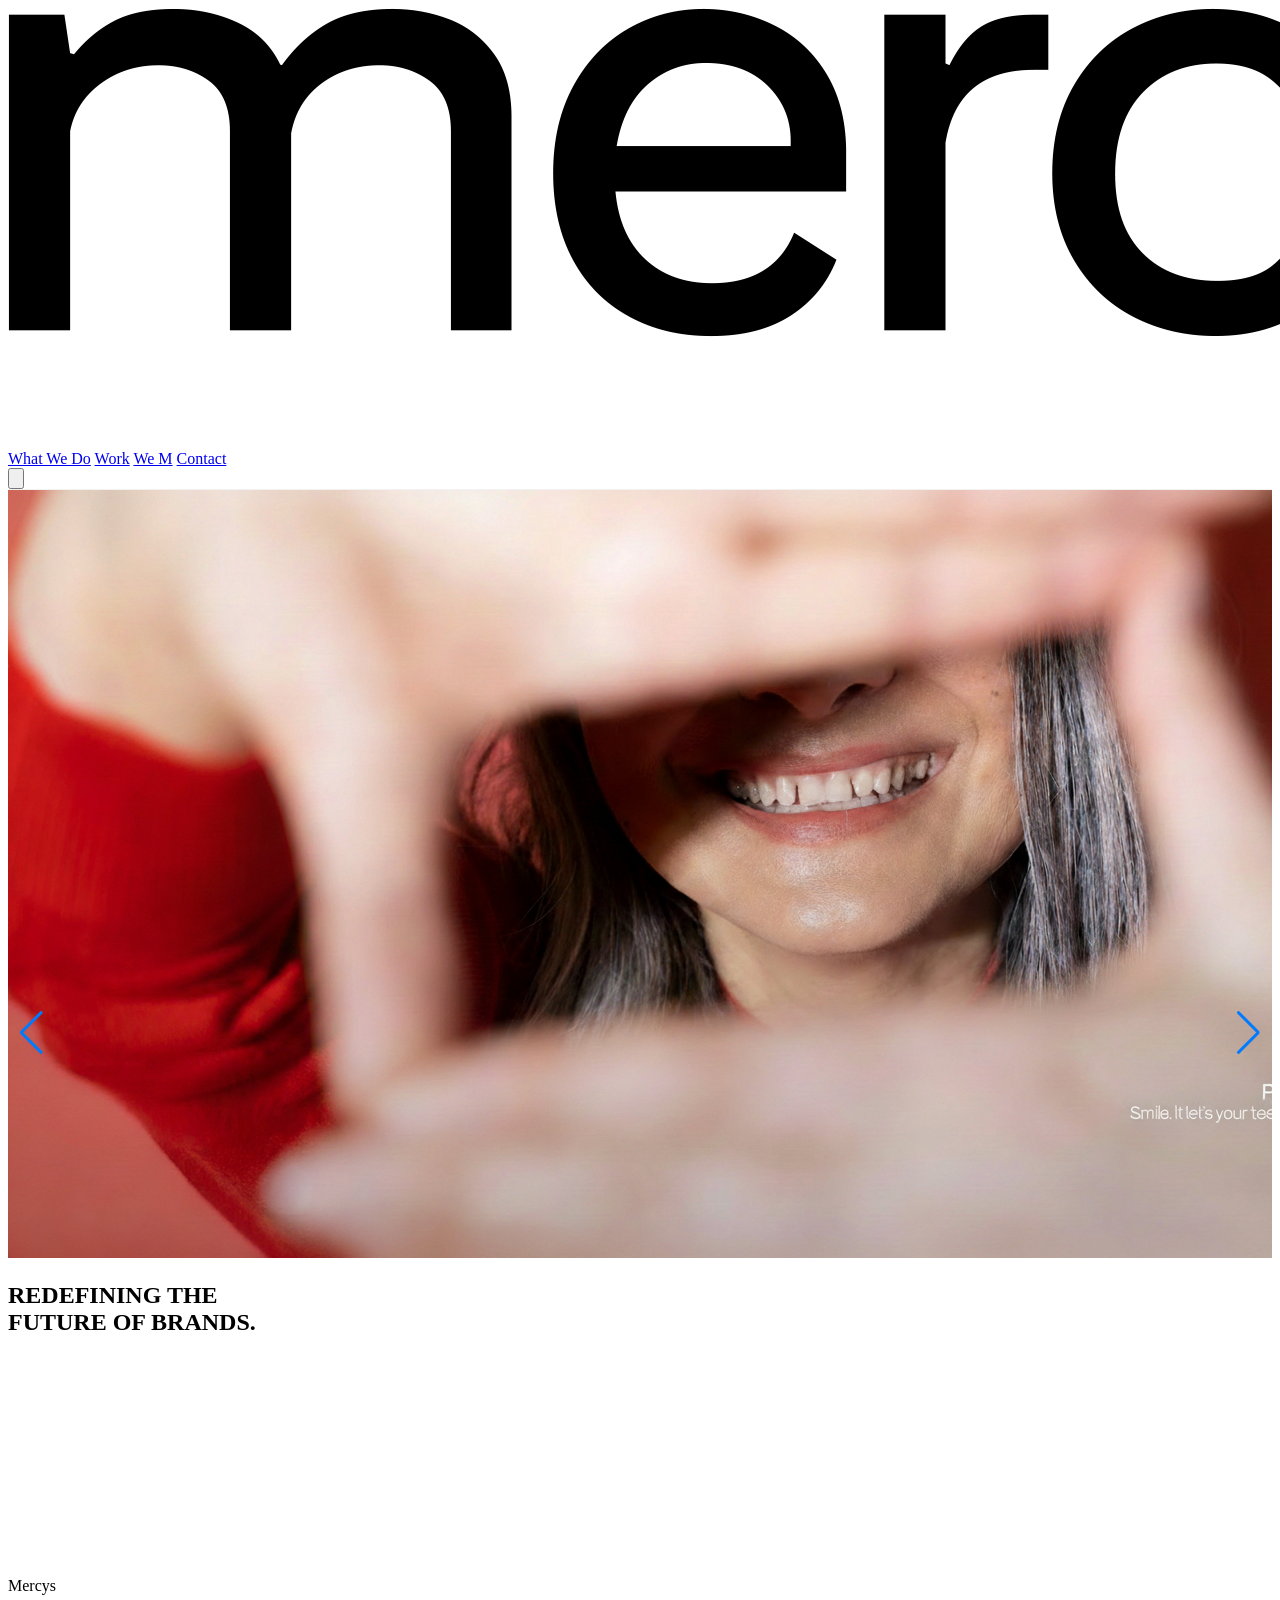
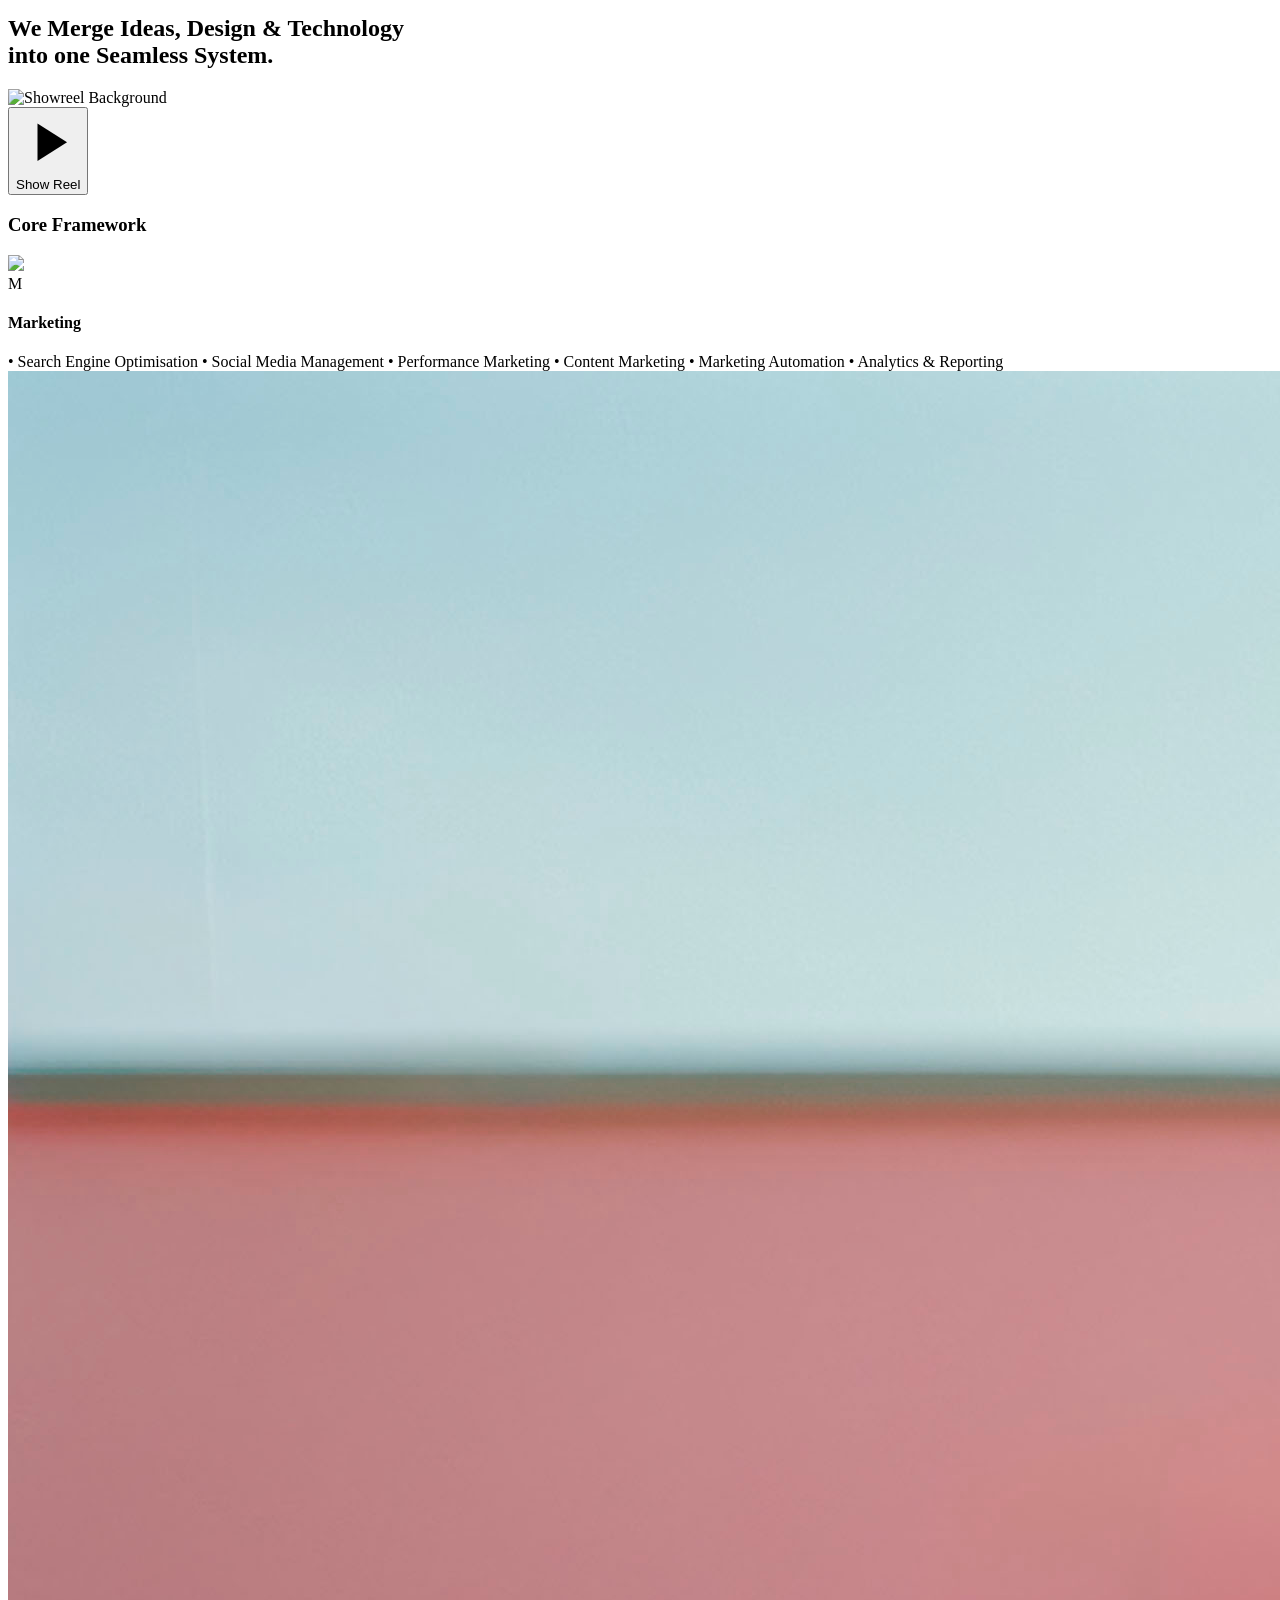
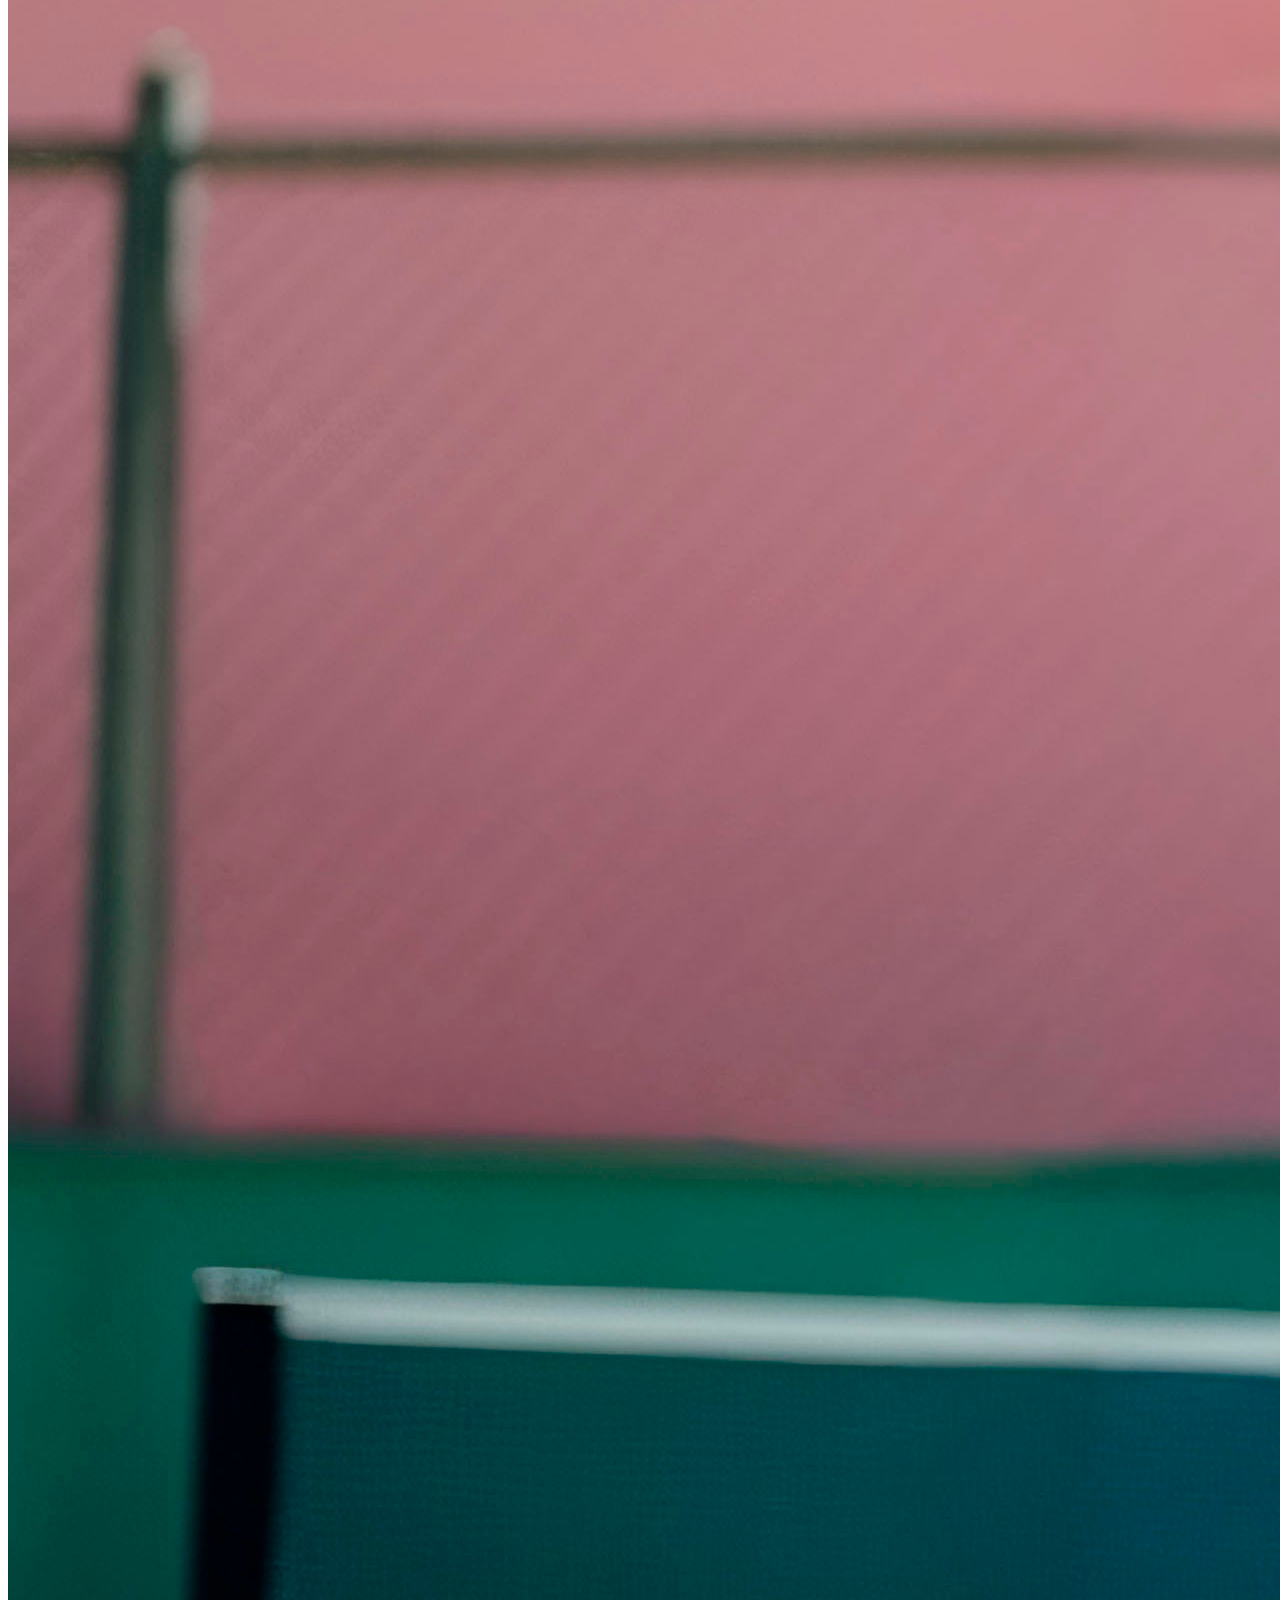
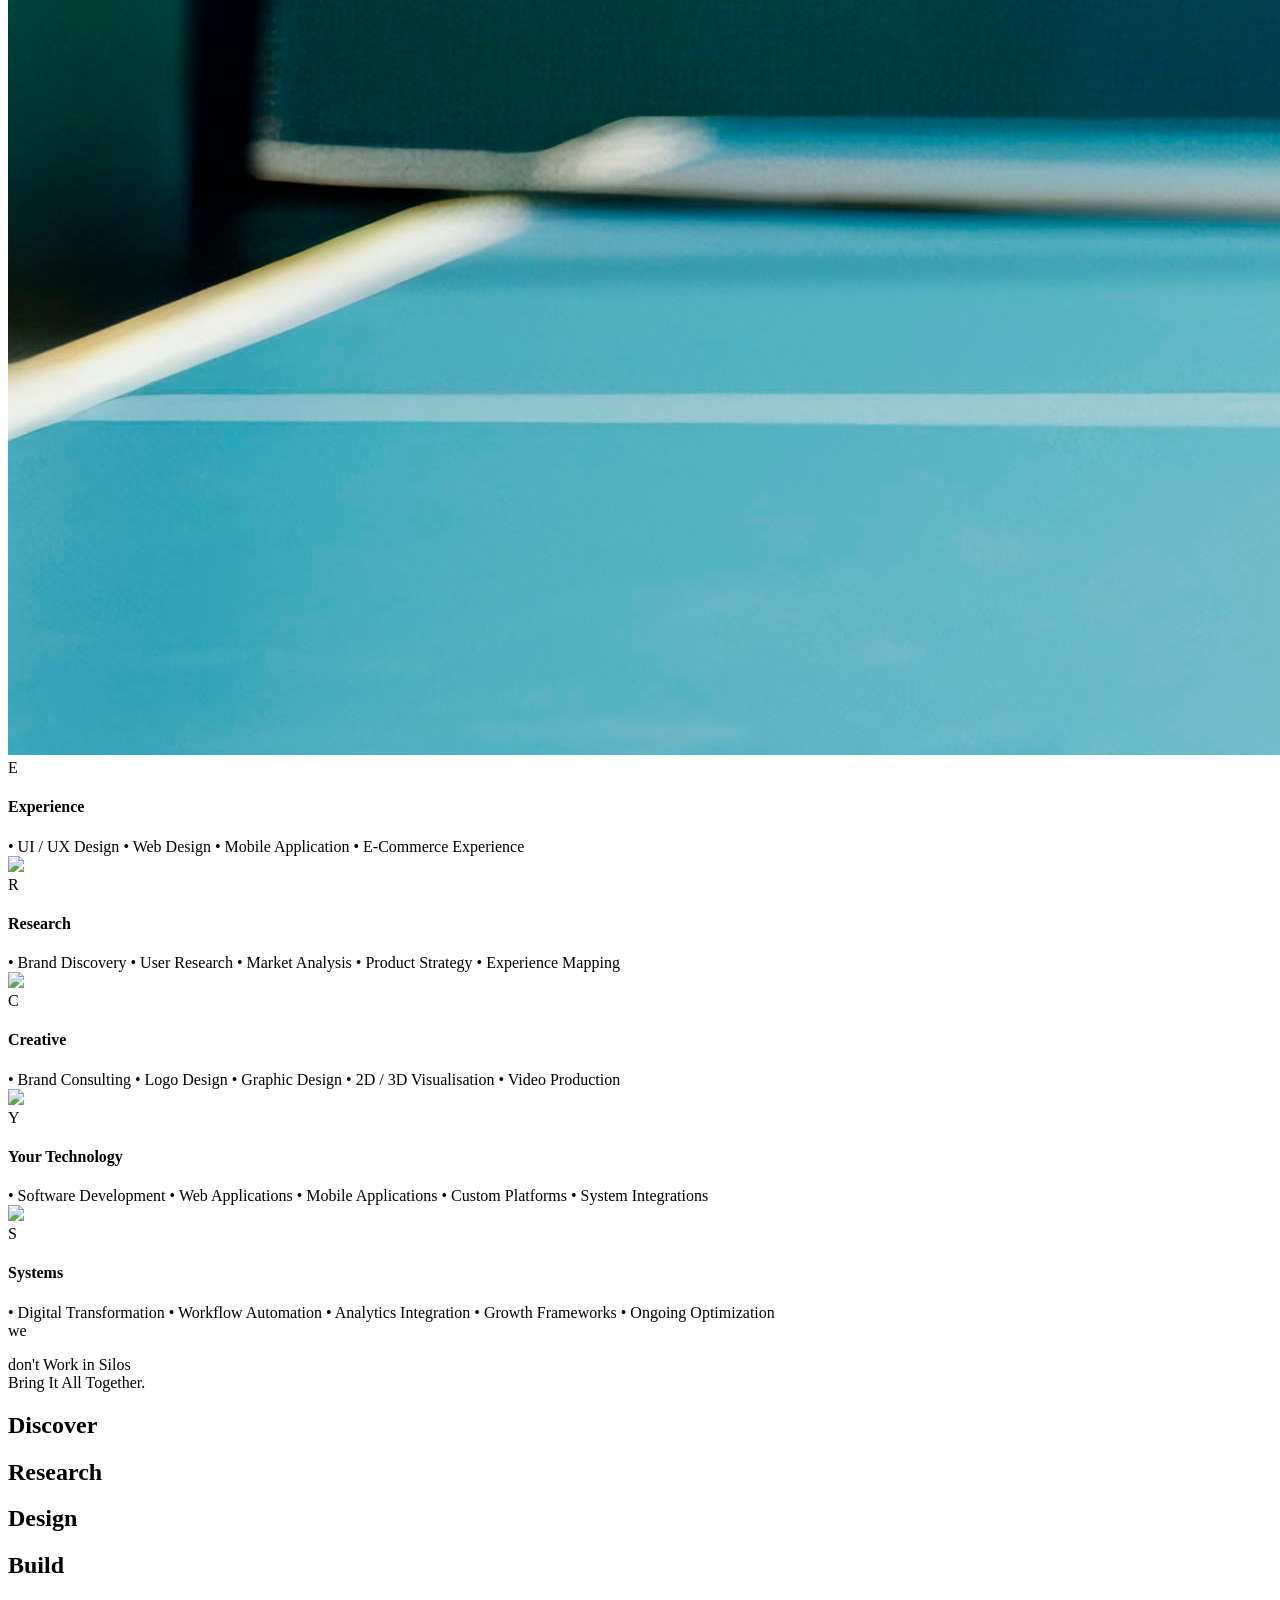
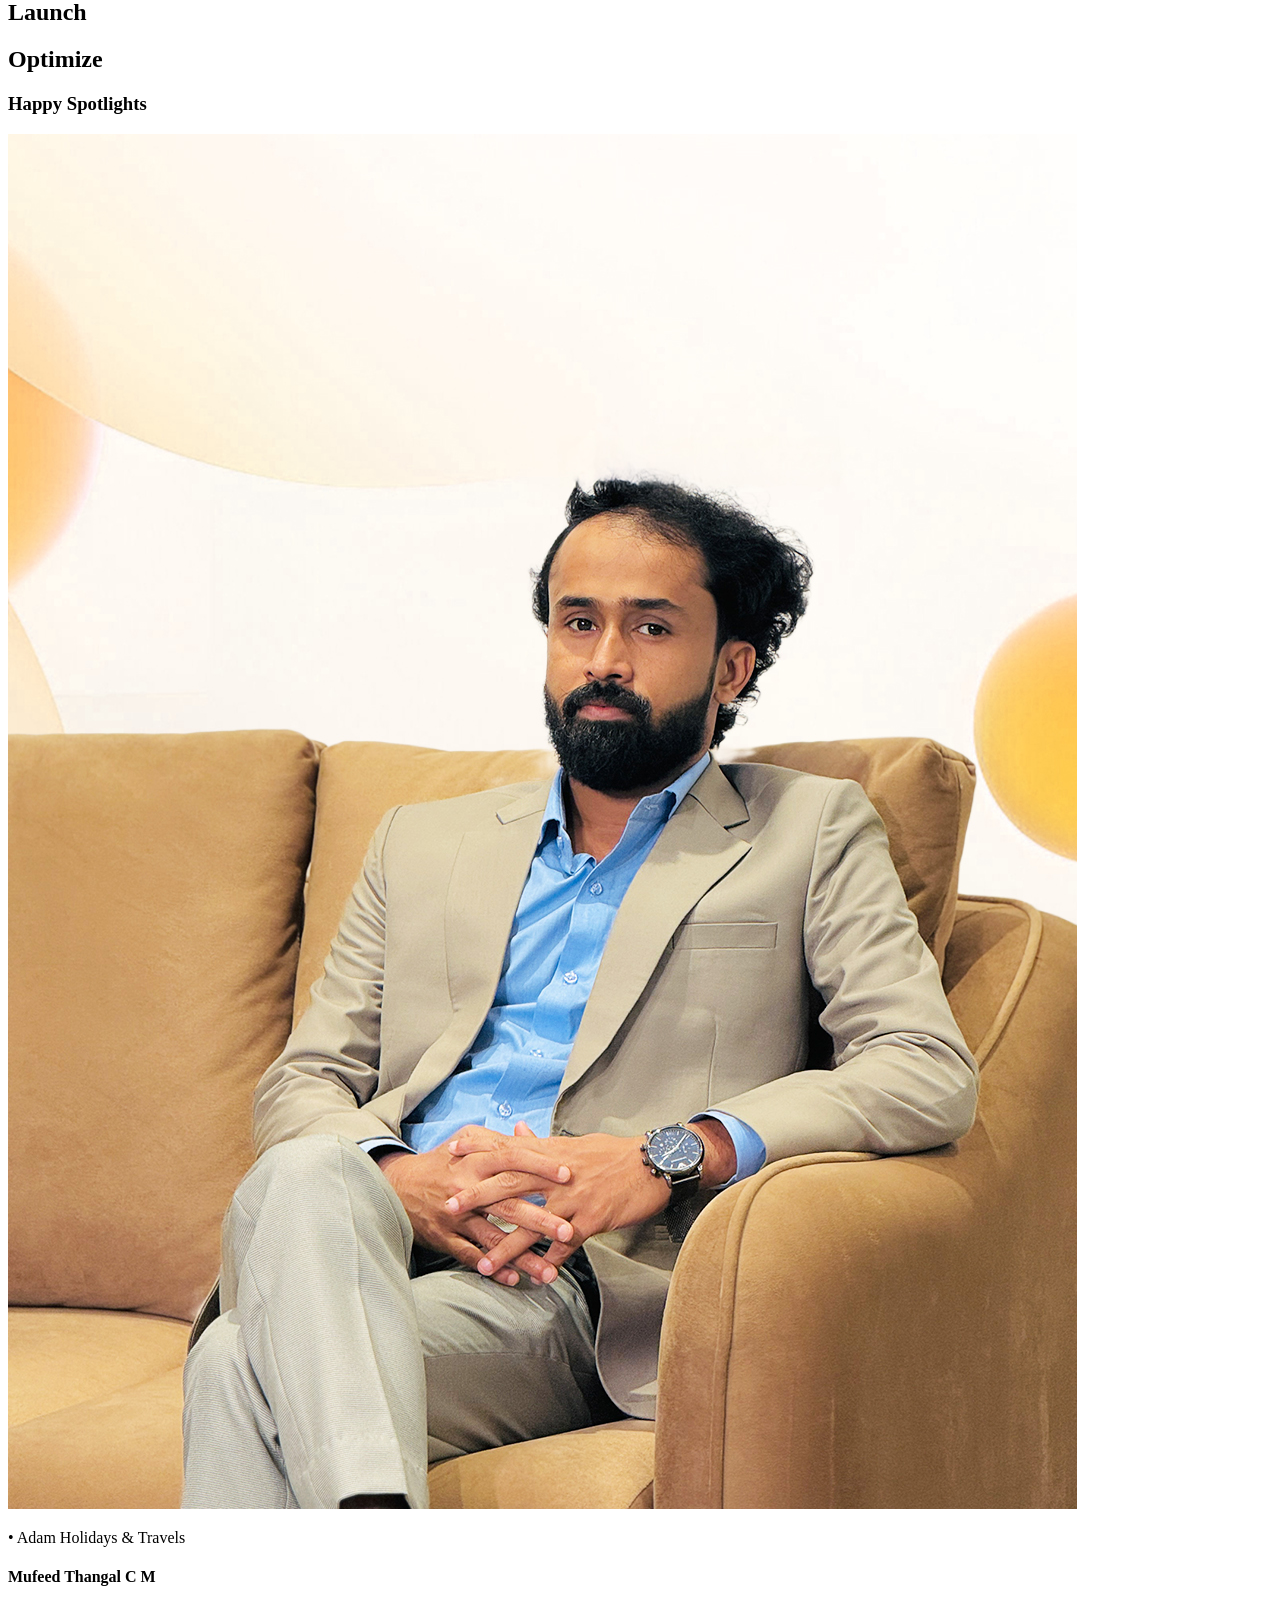
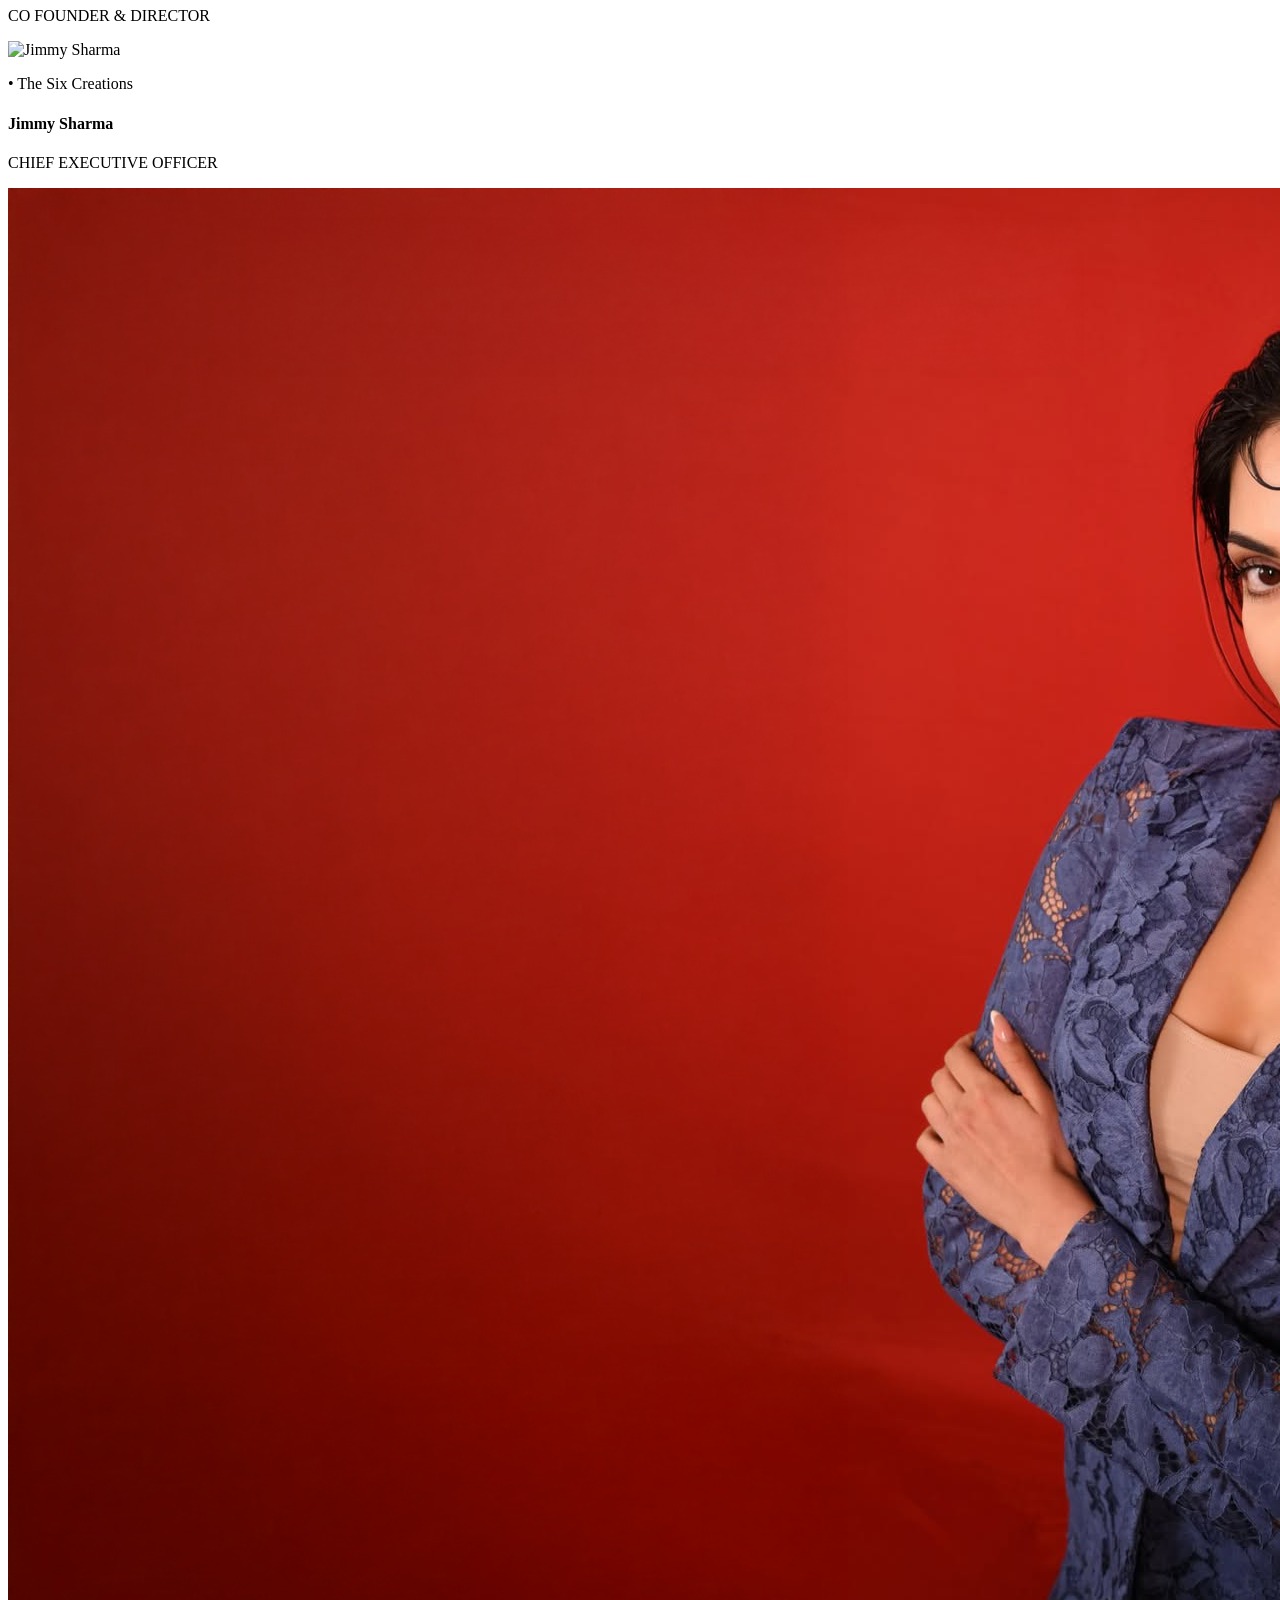
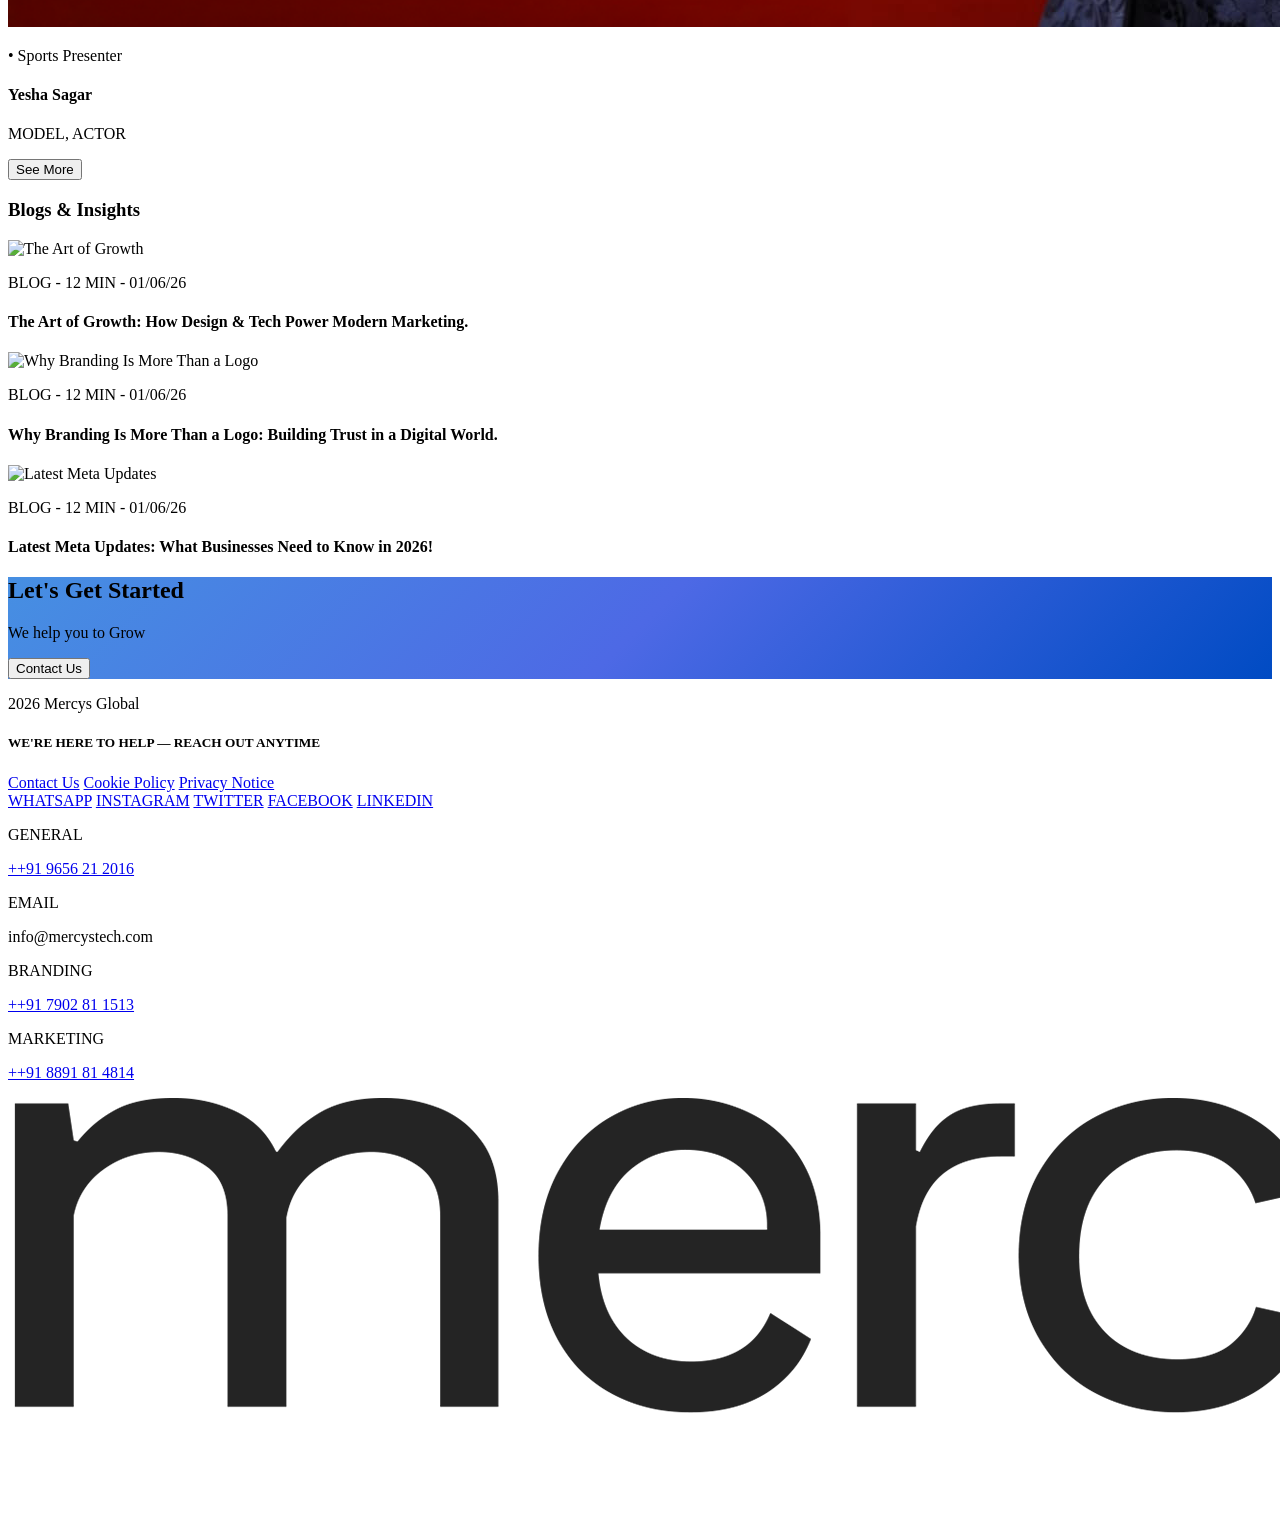
==== index.html @ 53f45d60 "Initial commit" ====
<!DOCTYPE html>

<html lang="en">
<head>
<meta charset="utf-8"/>
<meta content="width=device-width, initial-scale=1.0" name="viewport"/>
<title>Mercys | Redefining the Future of Brands</title>
<link rel="stylesheet" href="assets/css/style.css">

<!-- Tailwind CSS CDN with plugins -->
<script src="https://cdn.tailwindcss.com?plugins=forms,container-queries"></script>
<!-- Google Fonts: Manrope -->
<link href="https://fonts.googleapis.com" rel="preconnect"/>
<link crossorigin="" href="https://fonts.gstatic.com" rel="preconnect"/>
<link href="https://fonts.googleapis.com/css2?family=Manrope:wght@400;500;600;700;800&amp;display=swap" rel="stylesheet"/>
<!-- GSAP for Smooth Animations -->
<script src="https://cdnjs.cloudflare.com/ajax/libs/gsap/3.12.2/gsap.min.js"></script>
<script src="https://cdnjs.cloudflare.com/ajax/libs/gsap/3.12.2/ScrollTrigger.min.js"></script>
<script>
    tailwind.config = {
      theme: {
        extend: {
          fontFamily: {
            helvena: ["Helvena", "sans-serif"], // Fallback to Manrope for visual consistency
          },
          colors: {
            primary: '#f425f4',
            brandDark: '#0a0a0a',
          },
        }
      }
    }
  </script>
<style data-purpose="liquid-glass-navbar">/* Base Navbar State */
    #main-nav {
      transition: all 0.5s cubic-bezier(0.4, 0, 0.2, 1);
      will-change: transform, padding, width, background-color, border-radius, border, top, left;
      border-bottom: 1px solid rgba(0, 0, 0, 0.05);
      top: 0;
      left: 0;
      width: 100%;
      transform: translateX(0) scale(1);
    }

    /* 🔥 LIQUID GLASS EFFECT (Scrolled State) */
    .nav-scrolled {
      top: 1.5rem !important;
      width: 90% !important;
      max-width: 1100px;
      margin-left: auto;
      margin-right: auto;
      left: 50% !important;
      transform: translateX(-50%) scale(1) !important;
      
      border-radius: 9999px;
      
      /* Glassmorphism Core */
      background: rgba(255, 255, 255, 0.7) !important;
      backdrop-filter: blur(24px) saturate(180%);
      -webkit-backdrop-filter: blur(24px) saturate(180%);
      
      /* Subtle Borders & Depth */
      border: 1.5px solid rgba(255, 255, 255, 0.4) !important;
      box-shadow: 0 8px 32px 0 rgba(31, 38, 135, 0.15);
      
      padding: 0.75rem 2.5rem !important;
    }

    /* 🔥 DARK LIQUID GLASS (For Dark Sections) */
    .nav-dark-glass {
      background: rgba(10, 10, 10, 0.6) !important;
      backdrop-filter: blur(24px) saturate(180%) !important;
      -webkit-backdrop-filter: blur(24px) saturate(180%) !important;
      border: 1.5px solid rgba(255, 255, 255, 0.4) !important;
      box-shadow: 0 2px 10px 0 rgba(114, 114, 114, 0.68);
    }

    .nav-dark-glass a {
      color: white !important;
    }

    .nav-dark-glass #mobile-menu-btn {
      color: white !important;
    }</style>
<style data-purpose="custom-layouts">
    .hero-gradient-text {
      background: linear-gradient(to right, #ffffff, #cccccc);
      -webkit-background-clip: text;
      -webkit-text-fill-color: transparent;
    }
    .cta-gradient {
      background: linear-gradient(135deg, #468fe2 0%, #4d69e5 50%, #004bc3 100%);
    }
    .footer-huge-text {
      font-size: 20vw;
      line-height: 0.8;
      letter-spacing: -0.05em;
      opacity: 0.1;
    }
    .play-button-hover:hover .play-icon {
      transform: scale(1.1);
    }
    .dark-active {
      background-color: #000 !important;
      color: #fff !important;
    }
  </style>
<script src="https://unpkg.com/@lottiefiles/dotlottie-wc@0.9.3/dist/dotlottie-wc.js" type="module"></script><link href="https://cdn.jsdelivr.net/npm/swiper@11/swiper-bundle.min.css" rel="stylesheet"/>

</head>
<body class="bg-white text-brandDark font-helvena antialiased"><!-- Preloader Overlay -->
<div class="fixed inset-0 z-[100] flex items-center justify-center bg-white" id="preloader"><div class="flex items-center justify-center">
<dotlottie-wc autoplay="" loop="" src="https://lottie.host/2166503a-6666-4067-8864-c17231bf693b/DoxCIwVxFk.lottie" style="width: 300px; height: 300px"></dotlottie-wc>
</div></div>
<style>
  @keyframes spin-slow {
    from { transform: rotate(0deg); }
    to { transform: rotate(360deg); }
  }
  .animate-spin-slow {
    animation: spin-slow 3s cubic-bezier(0.4, 0, 0.2, 1) infinite;
  }
  body.loading {
    overflow: hidden !important;
  }
  #preloader {
    background-color: #ffffff;
    opacity: 1;
    transition: opacity 1s ease-in-out;
  }
</style>
<script>
  document.addEventListener('DOMContentLoaded', () => {
    document.body.classList.add('loading');
    
    // Using GSAP for high-end feel
    const tl = gsap.timeline({
      onComplete: () => {
        document.body.classList.remove('loading');
        document.getElementById('preloader').style.display = 'none';
      }
    });

    tl.to("#preloader", {
      opacity: 0,
      duration: 1,
      delay: .2,
      ease: "power2.inOut"
    });
  });
</script>
<!-- BEGIN: Navigation -->
<header class="fixed top-0 left-0 right-0 z-50 bg-white px-6 py-10 flex justify-between items-center" id="main-nav">
<!-- Logo -->
<div class="flex items-center gap-2">
<a href="#">
<img alt="Mercys Logo" class="lg:max-w-[160px] max-w-[120px] transition-all duration-300" id="main-logo" src="assets/images/logos/mercys _black_logo2.png"/>
</a>
</div>
<!-- Desktop Nav -->
<nav class="hidden md:flex items-center gap-10 text-sm font-helvena font-bold tracking-[0.2em] uppercase transition-colors">
<a class="hover:text-primary transition-colors" href="#">What We Do</a>
<a class="hover:text-primary transition-colors" href="#">Work</a>
<a class="hover:text-primary transition-colors" href="#">We M</a>
<a class="hover:text-primary transition-colors" href="#">Contact</a>
</nav>
<!-- Mobile Menu Icon -->
<button class="md:hidden text-brandDark" id="mobile-menu-btn">
<svg class="h-6 w-6" fill="none" stroke="currentColor" viewbox="0 0 24 24">
<path d="M4 6h16M4 12h16m-7 6h7" stroke-linecap="round" stroke-linejoin="round" stroke-width="2"></path>
</svg>
</button>
</header>
<!-- END: Navigation -->
<main>
<!-- BEGIN: HeroSection -->
<section class="relative h-screen min-h-[600px] overflow-hidden" data-purpose="hero">
<div class="swiper heroSwiper h-full w-full">
<div class="swiper-wrapper">
<!-- Slide 1 -->
<div class="swiper-slide relative">
<img alt="Brand Image 1" class="absolute inset-0 w-full h-full object-cover" src="assets/images/Banner/phillicare.png"/>
<div class="absolute inset-0 bg-black/40"></div>
<div class="relative z-10 h-full flex items-end justify-start text-white px-6 md:px-12 lg:px-20 pb-20 md:pb-32">
<div class="max-w-5xl text-left w-full"><h1 class="text-5xl md:text-7xl lg:text-8xl font-helvena font-extrabold leading-[1.05] uppercase tracking-tighter text-left mb-12">
  REDEFINING THE <br/> FUTURE OF BRANDS.
</h1></div>
</div>
</div>
<!-- Slide 2 -->
<div class="swiper-slide relative">
<img alt="Brand Image 2" class="absolute inset-0 w-full h-full object-cover" src="assets/images/Banner/portrait-woman-wearing-virtual-reality-glasses-street-against-yellow-wall-bright-sunlight-winter-warm-clothes.jpg"/>
<div class="absolute inset-0 bg-black/40"></div>
<div class="relative z-10 h-full flex items-end justify-start text-white px-6 md:px-12 lg:px-20 pb-20 md:pb-32">
<div class="max-w-5xl text-left w-full"><h1 class="text-5xl md:text-7xl lg:text-8xl font-helvena font-extrabold leading-[1.05] uppercase tracking-tighter text-left mb-12">
  REDEFINING THE <br/> FUTURE OF BRANDS.
</h1></div>
</div>
</div>
<!-- Slide 3 -->
<div class="swiper-slide relative">
<img alt="Brand Image 3" class="absolute inset-0 w-full h-full object-cover" src="assets/images/Banner/Landing page header  my house cover size.png"/>
<div class="absolute inset-0 bg-black/40"></div>
<div class="relative z-10 h-full flex items-end justify-start text-white px-6 md:px-12 lg:px-20 pb-20 md:pb-32">
<div class="max-w-5xl text-left w-full"><h1 class="text-5xl md:text-7xl lg:text-8xl font-helvena font-extrabold leading-[1.05] uppercase tracking-tighter text-left mb-12">
  REDEFINING THE <br/> FUTURE OF BRANDS.
</h1></div>
</div>
</div>
</div>
<!-- Pagination & Navigation -->
<div class="swiper-pagination !bottom-10"></div>
<div class="swiper-button-next !text-white !right-10 after:!text-2xl hidden md:flex"></div>
<div class="swiper-button-prev !text-white !left-10 after:!text-2xl hidden md:flex"></div>
</div>
</section>
<!-- END: HeroSection -->
<!-- BEGIN: ValueProposition -->
<section class="py-24 md:py-32 bg-white" data-purpose="value-prop">
<div class="max-w-5xl mx-auto px-6">
<div class="flex flex-col md:flex-row items-baseline gap-4">
<span class="text-xl font-helvena font-regular text-gray-400 tracking-tighter md:-translate-y-3">Mercys</span>
<h2 class="text-3xl md:text-5xl font-helvena font-regular leading-tight tracking-tight">
          We Merge <span class="underline decoration-1 underline-offset-8">Ideas</span>, <span class="underline decoration-1 underline-offset-8">Design</span> &amp; <span class="underline decoration-1 underline-offset-8">Technology</span> <br class="hidden md:block"/> into one <span class="underline decoration-1 underline-offset-8">Seamless System</span>.
        </h2>
</div>
</div>
</section>
<!-- END: ValueProposition -->
<!-- BEGIN: ShowreelSection -->
<section class="relative h-[60vh] md:h-[80vh] overflow-hidden group play-button-hover" data-purpose="showreel">
<img alt="Showreel Background" class="w-full h-full object-cover" src="assets/images/show reel/high-angle-kids-putting-hands-together.jpg"/>
<div class="absolute inset-0 bg-black/30 flex items-center justify-center">
<button class="flex flex-col items-center gap-4 text-white">
<div class="w-24 h-24 md:w-32 md:h-32 rounded-full border-2 border-white flex items-center justify-center play-icon transition-transform duration-500">
<svg class="w-10 h-10 md:w-14 md:h-14 fill-current ml-2" viewbox="0 0 24 24"><path d="M8 5v14l11-7z"></path></svg>
</div>
<span class="text-xl md:text-2xl font-helvena font-bold tracking-widest uppercase">Show Reel</span>
</button>
</div>
</section>
<!-- END: ShowreelSection -->
<!-- BEGIN: CoreFramework -->
<section class="py-32 md:py-48 bg-white" data-purpose="core-framework">
<h3 class="text-5xl font-helvena font-regular mb-16 border-b border-t border-gray-300 py-6 px-4 md:px-12 lg:px-20">
      Core Framework
    </h3>
<div class="w-full px-4 md:px-12 lg:px-20">
<div class="grid grid-cols-1 md:grid-cols-3 gap-12">
<!-- Card: Marketing -->
<div class="cursor-pointer">
<div class="relative aspect-[4/3] overflow-hidden group">
<img class="w-full h-full object-cover transition-transform duration-300 group-hover:scale-105" src="assets/images/core framework/Marketing.jpg.jpeg"/>
<div class="absolute inset-0 bg-black/80 flex items-center justify-center opacity-0 group-hover:opacity-100 transition-opacity duration-300">
<span class="text-white text-7xl font-helvena font-extrabold translate-y-4 group-hover:translate-y-0 transition-transform duration-300">M</span>
</div>
</div>
<h4 class="text-lg font-helvena font-extrabold leading-tight mt-4 mb-2">Marketing</h4>
<div class="mt-1 grid grid-cols-2 gap-x-6 gap-y-1 text-sm text-gray-600">
<span>• Search Engine Optimisation</span>
<span>• Social Media Management</span>
<span>• Performance Marketing</span>
<span>• Content Marketing</span>
<span>• Marketing Automation</span>
<span>• Analytics & Reporting</span>
</div>
</div>
<!-- Card: Experience -->
<div class="cursor-pointer">
<div class="relative aspect-[4/3] overflow-hidden group">
<img class="w-full h-full object-cover transition-transform duration-300 group-hover:scale-105" src="assets/images/core framework/experience.jpg.jpeg"/>
<div class="absolute inset-0 bg-black/80 flex items-center justify-center opacity-0 group-hover:opacity-100 transition-opacity duration-300">
<span class="text-white text-7xl font-helvena font-extrabold translate-y-4 group-hover:translate-y-0 transition-transform duration-300">E</span>
</div>
</div>
<h4 class="text-lg font-helvena font-extrabold leading-tight mt-4 mb-2">Experience</h4>
<div class="mt-1 grid grid-cols-2 gap-x-6 gap-y-1 text-sm text-gray-600">
<span>• UI / UX Design</span>
<span>• Web Design</span>
<span>• Mobile Application</span>
<span>• E-Commerce Experience</span>
</div>
</div>
<!-- Card: Research -->
<div class="cursor-pointer">
<div class="relative aspect-[4/3] overflow-hidden group">
<img class="w-full h-full object-cover transition-transform duration-300 group-hover:scale-105" src="assets/images/core framework/research.jpg.jpeg"/>
<div class="absolute inset-0 bg-black/80 flex items-center justify-center opacity-0 group-hover:opacity-100 transition-opacity duration-300">
<span class="text-white text-7xl font-helvena font-extrabold translate-y-4 group-hover:translate-y-0 transition-transform duration-300">R</span>
</div>
</div>
<h4 class="text-lg font-helvena font-extrabold leading-tight mt-4 mb-2">Research</h4>
<div class="mt-1 grid grid-cols-2 gap-x-6 gap-y-1 text-sm text-gray-600">
<span>• Brand Discovery</span>
<span>• User Research</span>
<span>• Market Analysis</span>
<span>• Product Strategy</span>
<span>• Experience Mapping</span>

</div>
</div>

<!-- Card: Research -->
<div class="cursor-pointer">
<div class="relative aspect-[4/3] overflow-hidden group">
<img class="w-full h-full object-cover transition-transform duration-300 group-hover:scale-105" src="assets/images/core framework/create.jpg.jpeg"/>
<div class="absolute inset-0 bg-black/80 flex items-center justify-center opacity-0 group-hover:opacity-100 transition-opacity duration-300">
<span class="text-white text-7xl font-helvena font-extrabold translate-y-4 group-hover:translate-y-0 transition-transform duration-300">C</span>
</div>
</div>
<h4 class="text-lg font-helvena font-extrabold leading-tight mt-4 mb-2">Creative</h4>
<div class="mt-1 grid grid-cols-2 gap-x-6 gap-y-1 text-sm text-gray-600">
<span>• Brand Consulting</span>
<span>• Logo Design</span>
<span>• Graphic Design</span>
<span>• 2D / 3D Visualisation</span>
<span>• Video Production</span>
</div>
</div>

<!-- Card: Research -->
<div class="cursor-pointer">
<div class="relative aspect-[4/3] overflow-hidden group">
<img class="w-full h-full object-cover transition-transform duration-300 group-hover:scale-105" src="assets/images/core framework/Technology.jpg.jpeg"/>
<div class="absolute inset-0 bg-black/80 flex items-center justify-center opacity-0 group-hover:opacity-100 transition-opacity duration-300">
<span class="text-white text-7xl font-helvena font-extrabold translate-y-4 group-hover:translate-y-0 transition-transform duration-300">Y</span>
</div>
</div>
<h4 class="text-lg font-helvena font-extrabold leading-tight mt-4 mb-2">Your Technology</h4>
<div class="mt-1 grid grid-cols-2 gap-x-6 gap-y-1 text-sm text-gray-600">
<span>• Software Development</span>
<span>• Web Applications</span>
<span>• Mobile Applications</span>
<span>• Custom Platforms</span>
<span>• System Integrations</span>
</div>
</div>

<!-- Card: Research -->
<div class="cursor-pointer">
<div class="relative aspect-[4/3] overflow-hidden group">
<img class="w-full h-full object-cover transition-transform duration-300 group-hover:scale-105" src="assets/images/core framework/system.jpg"/>
<div class="absolute inset-0 bg-black/80 flex items-center justify-center opacity-0 group-hover:opacity-100 transition-opacity duration-300">
<span class="text-white text-7xl font-helvena font-extrabold translate-y-4 group-hover:translate-y-0 transition-transform duration-300">S</span>
</div>
</div>
<h4 class="text-lg font-helvena font-extrabold leading-tight mt-4 mb-2">Systems</h4>
<div class="mt-1 grid grid-cols-2 gap-x-6 gap-y-1 text-sm text-gray-600">
<span>• Digital Transformation</span>
<span>• Workflow Automation</span>
<span>• Analytics Integration</span>
<span>• Growth Frameworks</span>
<span>• Ongoing Optimization</span>
</div>
</div>

</div>
</div>
</section>
<!-- END: CoreFramework -->
<!-- BEGIN: StickyScroll -->
<section class="py-32 md:py-48 bg-white transition-all duration-700" id="dark-section">
<div class="h-[500vh] relative" id="sticky-sequence-trigger">
<div class="sticky top-0 h-screen flex flex-col md:flex-row justify-center md:justify-between items-center gap-8 px-6 max-w-7xl mx-auto overflow-hidden">
<div class="flex items-center gap-6">
<span class="text-6xl md:text-8xl font-helvena font-black lowercase tracking-tighter">we</span>
<p class="text-xl font-helvena font-bold leading-tight">don't Work in Silos<br/>Bring It All Together.</p>
</div>
<div class="flex items-center gap-6">
<span class="w-1.5 h-1.5 bg-current rounded-full"></span>
<div class="h-[80px] md:h-[120px] overflow-hidden">
<div class="flex flex-col" id="sequence-text-wrapper">
<h2 class="text-6xl md:text-9xl font-helvena font-bold tracking-tight h-[80px] md:h-[120px] flex items-center">Discover</h2>
<h2 class="text-6xl md:text-9xl font-helvena font-bold tracking-tight h-[80px] md:h-[120px] flex items-center">Research</h2>
<h2 class="text-6xl md:text-9xl font-helvena font-bold tracking-tight h-[80px] md:h-[120px] flex items-center">Design</h2>
<h2 class="text-6xl md:text-9xl font-helvena font-bold tracking-tight h-[80px] md:h-[120px] flex items-center">Build</h2>
<h2 class="text-6xl md:text-9xl font-helvena font-bold tracking-tight h-[80px] md:h-[120px] flex items-center">Launch</h2>
<h2 class="text-6xl md:text-9xl font-helvena font-bold tracking-tight h-[80px] md:h-[120px] flex items-center">Optimize</h2>
</div>
</div>
</div>
</div>
</div>
</section><section class="py-24 md:py-32 bg-gray-50/50" data-purpose="happy-spotlights">
<h3 class="text-5xl font-helvena font-regular mb-16 border-b border-t border-gray-300 py-6 px-4 md:px-12 lg:px-20 bg-white">
    Happy Spotlights
  </h3>
<div class="w-full px-4 md:px-12 lg:px-20 mx-auto">
<div class="grid grid-cols-1 md:grid-cols-3 gap-12 mb-20"><!-- Profile 1 -->
<div class="group cursor-pointer">
<div class="aspect-[4/3] overflow-hidden mb-6">
<img alt="Mufeed Thangal C M" class="w-full h-full object-cover transition-transform duration-300 group-hover:scale-105" src="assets/images/happy_spotlights/Mufeed Thangal.jpg"/>
</div>
<p class="text-xs text-gray-500 font-helvena font-bold uppercase tracking-wider mb-2">• Adam Holidays &amp; Travels</p>
<h4 class="text-lg font-helvena font-extrabold mb-1">Mufeed Thangal C M</h4>
<p class="text-xs text-gray-400 font-helvena font-bold uppercase tracking-widest">CO FOUNDER &amp; DIRECTOR</p>
</div>
<!-- Profile 2 -->
<div class="group cursor-pointer">
<div class="aspect-[4/3] overflow-hidden mb-6">
<img alt="Jimmy Sharma" class="w-full h-full object-cover transition-transform duration-300 group-hover:scale-105" src="assets/images/happy_spotlights/Jimmy.jpg"/>
</div>
<p class="text-xs text-gray-500 font-helvena font-bold uppercase tracking-wider mb-2">• The Six Creations</p>
<h4 class="text-lg font-helvena font-extrabold mb-1">Jimmy Sharma</h4>
<p class="text-xs text-gray-400 font-helvena font-bold uppercase tracking-widest">CHIEF EXECUTIVE OFFICER</p>
</div>
<!-- Profile 3 -->
<div class="group cursor-pointer">
<div class="aspect-[4/3] overflow-hidden mb-6">
<img alt="Yesha Sagar" class="w-full h-full object-cover transition-transform duration-300 group-hover:scale-105" src="assets/images/happy_spotlights/IMG_4806.png"/>
</div>
<p class="text-xs text-gray-500 font-helvena font-bold uppercase tracking-wider mb-2">• Sports Presenter</p>
<h4 class="text-lg font-helvena font-extrabold mb-1">Yesha Sagar</h4>
<p class="text-xs text-gray-400 font-helvena font-bold uppercase tracking-widest">MODEL, ACTOR</p>
</div></div>
<div class="flex justify-center">
<button class="w-full py-4 border border-gray-300 rounded-full text-sm font-helvena font-bold uppercase tracking-[0.2em] hover:bg-black hover:text-white transition-all duration-300">
        See More
      </button>
</div>
</div>
</section><section class="py-24 md:py-32 bg-white" data-purpose="blogs-insights">
<h3 class="text-5xl font-helvena font-regular mb-16 border-b border-t border-gray-300 py-6 px-4 md:px-12 lg:px-20">
    Blogs &amp; Insights
  </h3>
<div class="w-full px-4 md:px-12 lg:px-20 mx-auto">
<div class="grid grid-cols-1 md:grid-cols-3 gap-12"><!-- Blog 1 -->
<div class="group cursor-pointer">
<div class="aspect-[4/3] overflow-hidden mb-6 bg-gray-100">
<img alt="The Art of Growth" class="w-full h-full object-cover transition-transform duration-300 group-hover:scale-105" src="https://lh3.googleusercontent.com/aida-public/AB6AXuAn-p4u57-V9Yy976P_3z-m7q3YfH1q50o8v-H-7z-z1z-z1z-z1z-z1z-z1z-z1z-z"/>
</div>
<p class="text-[10px] text-gray-500 font-helvena font-bold uppercase tracking-widest mb-3">BLOG - 12 MIN - 01/06/26</p>
<h4 class="text-lg font-helvena font-extrabold leading-tight group-hover:text-primary transition-colors duration-300">
          The Art of Growth: How Design &amp; Tech Power Modern Marketing.
        </h4>
</div>
<!-- Blog 2 -->
<div class="group cursor-pointer">
<div class="aspect-[4/3] overflow-hidden mb-6 bg-gray-100">
<img alt="Why Branding Is More Than a Logo" class="w-full h-full object-cover transition-transform duration-300 group-hover:scale-105" src="https://lh3.googleusercontent.com/aida-public/AB6AXuAn-p4u57-V9Yy976P_3z-m7q3YfH1q50o8v-H-7z-z1z-z1z-z1z-z1z-z1z-z1z-z"/>
</div>
<p class="text-[10px] text-gray-500 font-helvena font-bold uppercase tracking-widest mb-3">BLOG - 12 MIN - 01/06/26</p>
<h4 class="text-lg font-helvena font-extrabold leading-tight group-hover:text-primary transition-colors duration-300">
          Why Branding Is More Than a Logo: Building Trust in a Digital World.
        </h4>
</div>
<!-- Blog 3 -->
<div class="group cursor-pointer">
<div class="aspect-[4/3] overflow-hidden mb-6 bg-gray-100">
<img alt="Latest Meta Updates" class="w-full h-full object-cover transition-transform duration-300 group-hover:scale-105" src="https://lh3.googleusercontent.com/aida-public/AB6AXuAn-p4u57-V9Yy976P_3z-m7q3YfH1q50o8v-H-7z-z1z-z1z-z1z-z1z-z1z-z1z-z"/>
</div>
<p class="text-[10px] text-gray-500 font-helvena font-bold uppercase tracking-widest mb-3">BLOG - 12 MIN - 01/06/26</p>
<h4 class="text-lg font-helvena font-extrabold leading-tight group-hover:text-primary transition-colors duration-300">
          Latest Meta Updates: What Businesses Need to Know in 2026!
        </h4>
</div></div>
</div>
</section>
<!-- END: StickyScroll -->
<!-- BEGIN: CallToAction -->
<section class="py-24 cta-gradient text-white" data-purpose="cta-banner">
<div class="max-w-7xl mx-auto px-6 flex flex-col md:flex-row justify-between items-center gap-8">
<div>
<h2 class="text-4xl md:text-5xl font-helvena font-extrabold mb-2">Let's Get Started</h2>
<p class="text-lg opacity-80">We help you to Grow</p>
</div>
<button class="px-12 py-4 border-2 border-white/50 rounded-full text-lg font-helvena font-bold hover:bg-white hover:text-brandDark transition-all duration-300">
        Contact Us
      </button>
</div>
</section>
<!-- END: CallToAction -->
</main>
<!-- BEGIN: MainFooter -->
<footer class="bg-brandDark text-white pt-24 pb-12 overflow-hidden" data-purpose="footer">
<div class="max-w-7xl mx-auto px-6">
<div class="grid grid-cols-1 md:grid-cols-12 gap-y-12 md:gap-x-8 pb-16">
<!-- Left Section -->
<div class="md:col-span-3">
<p class="text-gray-500 text-sm">2026 Mercys Global</p>
</div>
<!-- Middle Section -->
<div class="md:col-span-4">
<h5 class="text-gray-400 text-xs font-helvena font-bold uppercase tracking-widest mb-8">WE'RE HERE TO HELP — REACH OUT ANYTIME</h5>
<nav class="flex flex-col space-y-4 text-sm font-helvena font-medium">
<a class="hover:text-primary transition-colors" href="#">Contact Us</a>
<a class="hover:text-primary transition-colors" href="#">Cookie Policy</a>
<a class="hover:text-primary transition-colors" href="#">Privacy Notice</a>
</nav>
</div>
<!-- Right Section -->
<div class="md:col-span-5 flex flex-col">
<!-- Social Links -->
<div class="flex flex-wrap gap-x-8 gap-y-4 text-xs font-helvena font-bold uppercase tracking-widest mb-16">
<a class="hover:text-primary transition-colors" href="https://wa.me/919656212016">WHATSAPP</a>
<a class="hover:text-primary transition-colors" href="https://www.instagram.com/mercystech_/">INSTAGRAM</a>
<a class="hover:text-primary transition-colors" href="https://x.com/mercystech_">TWITTER</a>
<a class="hover:text-primary transition-colors" href="https://www.facebook.com/mercystech">FACEBOOK</a>
<a class="hover:text-primary transition-colors" href="https://www.linkedin.com/company/mercysglobal">LINKEDIN</a>

</div>
<!-- Contact Grid -->
<div class="grid grid-cols-2 gap-x-8 gap-y-8">
<div>
<p class="text-gray-500 text-[10px] uppercase font-helvena font-bold tracking-widest mb-2">GENERAL</p>
<p class="text-sm font-helvena font-medium"><a href="tel:+919656212016">++91 9656 21 2016</a></p>
</div>
<div>
<p class="text-gray-500 text-[10px] uppercase font-helvena font-bold tracking-widest mb-2">EMAIL</p>
<p class="text-sm font-helvena font-medium">info@mercystech.com</p>
</div>
<div>
<p class="text-gray-500 text-[10px] uppercase font-helvena font-bold tracking-widest mb-2">BRANDING</p>
<p class="text-sm font-helvena font-medium"><a href="tel:+917902811513">++91 7902 81 1513</a></p>
</div>
<div>
<p class="text-gray-500 text-[10px] uppercase font-helvena font-bold tracking-widest mb-2">MARKETING</p>
<p class="text-sm font-helvena font-medium"><a href="tel:+918891814814">++91 8891 81 4814</a></p>
</div>
</div>
</div>
</div>
</div>
<div class="flex justify-center items-center border-t border-white/10 py-20 border-t border-white/5">
<img alt="Wolff Olins" class="w-[100%] md:w-[100%] h-auto max-h-[100px] md:max-h-[160px] object-contain opacity-90 hover:opacity-100 transition-opacity duration-300 mx-auto" src="assets/images/logos/Mercys Footer.png"/>
</div>
</footer>
<!-- END: MainFooter -->
<script data-purpose="navbar-logic">
  /* Handling Navbar Scroll States with RAF for Performance */
  let isScrolled = false;
  const nav = document.getElementById('main-nav');

  window.addEventListener('scroll', () => {
    const shouldBeScrolled = window.scrollY > 80;
    
    if (shouldBeScrolled !== isScrolled) {
      isScrolled = shouldBeScrolled;
      requestAnimationFrame(() => {
        if (isScrolled) {
          nav.classList.add('nav-scrolled');
        } else {
          nav.classList.remove('nav-scrolled');
        }
      });
    }
  }, { passive: true });

  /* GSAP Sticky Sequence Logic */
  document.addEventListener('DOMContentLoaded', () => {
    gsap.registerPlugin(ScrollTrigger);

    const wrapper = document.querySelector('#sequence-text-wrapper');
    const items = wrapper.querySelectorAll('h2');
    const itemHeight = items[0].offsetHeight;
    const totalScroll = (items.length - 1) * itemHeight;

    gsap.to(wrapper, {
      y: -totalScroll,
      ease: "none",
      scrollTrigger: {
        trigger: "#sticky-sequence-trigger",
        start: "top top",
        end: "bottom bottom",
        scrub: 1.5,
        snap: 1 / (items.length - 1)
      }
    });

    /* Dark Mode Section Trigger */
    ScrollTrigger.create({
      trigger: "#dark-section",
      start: "top 20%",
      end: "bottom 80%",
      onEnter: activateDarkMode,
      onEnterBack: activateDarkMode,
      onLeave: deactivateDarkMode,
      onLeaveBack: deactivateDarkMode
    });

    function activateDarkMode() {
      document.getElementById("dark-section").classList.add("dark-active");
      document.getElementById("main-nav").classList.add("nav-dark-glass");
      const logo = document.getElementById("main-logo");
      logo.style.filter = "invert(1) brightness(10)"; 
    }

    function deactivateDarkMode() {
      document.getElementById("dark-section").classList.remove("dark-active");
      document.getElementById("main-nav").classList.remove("nav-dark-glass");
      const logo = document.getElementById("main-logo");
      logo.style.filter = "none";
    }
  });
</script>
<script src="https://cdn.jsdelivr.net/npm/swiper@11/swiper-bundle.min.js"></script>
<script>
  document.addEventListener('DOMContentLoaded', () => {
    const swiper = new Swiper('.heroSwiper', {
      loop: true,
      speed: 1000,
      autoplay: {
        delay: 5000,
        disableOnInteraction: false,
      },
      pagination: {
        el: '.swiper-pagination',
        clickable: true,
      },
      navigation: {
        nextEl: '.swiper-button-next',
        prevEl: '.swiper-button-prev',
      },
      effect: 'fade',
      fadeEffect: {
        crossFade: true
      }
    });
  });
</script>
<style>
  .swiper-pagination-bullet {
    background: #fff !important;
    opacity: 0.5;
    width: 12px;
    height: 12px;
  }
  .swiper-pagination-bullet-active {
    opacity: 1;
    background: #fff !important;
  }
</style>
<script src="assets/js/main.js"></script>
</body>
</html>
---- assets/css/style.css ----
/* ===============================
   LIQUID GLASS NAVBAR
================================= */

#main-nav {
  transition: all 0.5s cubic-bezier(0.4, 0, 0.2, 1);
  will-change: transform, padding, width, background-color, border-radius, border, top, left;
  border-bottom: 1px solid rgba(0, 0, 0, 0.05);
  top: 0;
  left: 0;
  width: 100%;
  transform: translateX(0) scale(1);
}

.nav-scrolled {
  top: 1.5rem !important;
  width: 90% !important;
  max-width: 1100px;
  margin-left: auto;
  margin-right: auto;
  left: 50% !important;
  transform: translateX(-50%) scale(1) !important;
  border-radius: 9999px;
  background: rgba(255, 255, 255, 0.7) !important;
  backdrop-filter: blur(24px) saturate(180%);
  -webkit-backdrop-filter: blur(24px) saturate(180%);
  border: 1.5px solid rgba(255, 255, 255, 0.4) !important;
  box-shadow: 0 8px 32px 0 rgba(31, 38, 135, 0.15);
  padding: 0.75rem 2.5rem !important;
}

.nav-dark-glass {
  background: rgba(10, 10, 10, 0.6) !important;
  backdrop-filter: blur(24px) saturate(180%) !important;
  -webkit-backdrop-filter: blur(24px) saturate(180%) !important;
  border: 1.5px solid rgba(255, 255, 255, 0.4) !important;
  box-shadow: 0 2px 10px 0 rgba(114, 114, 114, 0.68);
}

.nav-dark-glass a,
.nav-dark-glass #mobile-menu-btn {
  color: white !important;
}

/* ===============================
   CUSTOM LAYOUT STYLES
================================= */

.hero-gradient-text {
  background: linear-gradient(to right, #ffffff, #cccccc);
  -webkit-background-clip: text;
  -webkit-text-fill-color: transparent;
}

.cta-gradient {
  background: linear-gradient(135deg, #468fe2 0%, #4d69e5 50%, #004bc3 100%);
}

.footer-huge-text {
  font-size: 20vw;
  line-height: 0.8;
  letter-spacing: -0.05em;
  opacity: 0.1;
}

.play-button-hover:hover .play-icon {
  transform: scale(1.1);
}

.dark-active {
  background-color: #000 !important;
  color: #fff !important;
}

@keyframes spin-slow {
    from { transform: rotate(0deg); }
    to { transform: rotate(360deg); }
  }
  .animate-spin-slow {
    animation: spin-slow 3s cubic-bezier(0.4, 0, 0.2, 1) infinite;
  }
  body.loading {
    overflow: hidden !important;
  }
  #preloader {
    background-color: #ffffff;
    opacity: 1;
    transition: opacity 1s ease-in-out;
  }

  .swiper-pagination-bullet {
    background: #fff !important;
    opacity: 0.5;
    width: 12px;
    height: 12px;
  }
  .swiper-pagination-bullet-active {
    opacity: 1;
    background: #fff !important;
  }

@font-face {
  font-family: "Helvena";
  src: url("/assets/fonts/helvana/TTF/Helvena-Regular.ttf") format("ttf");
  font-weight: 300;
  font-style: normal;
  font-display: swap;
}

@font-face {
  font-family: "Helvena";
  src: url("/assets/fonts/helvana/TTF/Helvena-Regular.ttf") format("ttf");
  font-weight: 400;
  font-style: normal;
  font-display: swap;
}

@font-face {
  font-family: "Helvena";
  src: url("/assets/fonts/helvana/TTF/Helvena-Medium.ttf") format("ttf");
  font-weight: 500;
  font-style: normal;
  font-display: swap;
}

@font-face {
  font-family: "Helvena";
  src: url("/assets/fonts/helvana/TTF/Helvena-Semibold.ttf") format("ttf");
  font-weight: 600;
  font-style: normal;
  font-display: swap;
}

@font-face {
  font-family: "Helvena";
  src: url("/assets/fonts/helvana/TTF/Helvena-Bold.ttf") format("ttf");
  font-weight: 700;
  font-style: normal;
  font-display: swap;
}

@font-face {
  font-family: "Helvena";
  src: url("/assets/fonts/helvana/TTF/Helvena-Black.ttf") format("ttf");
  font-weight: 900;
  font-style: normal;
  font-display: swap;
}
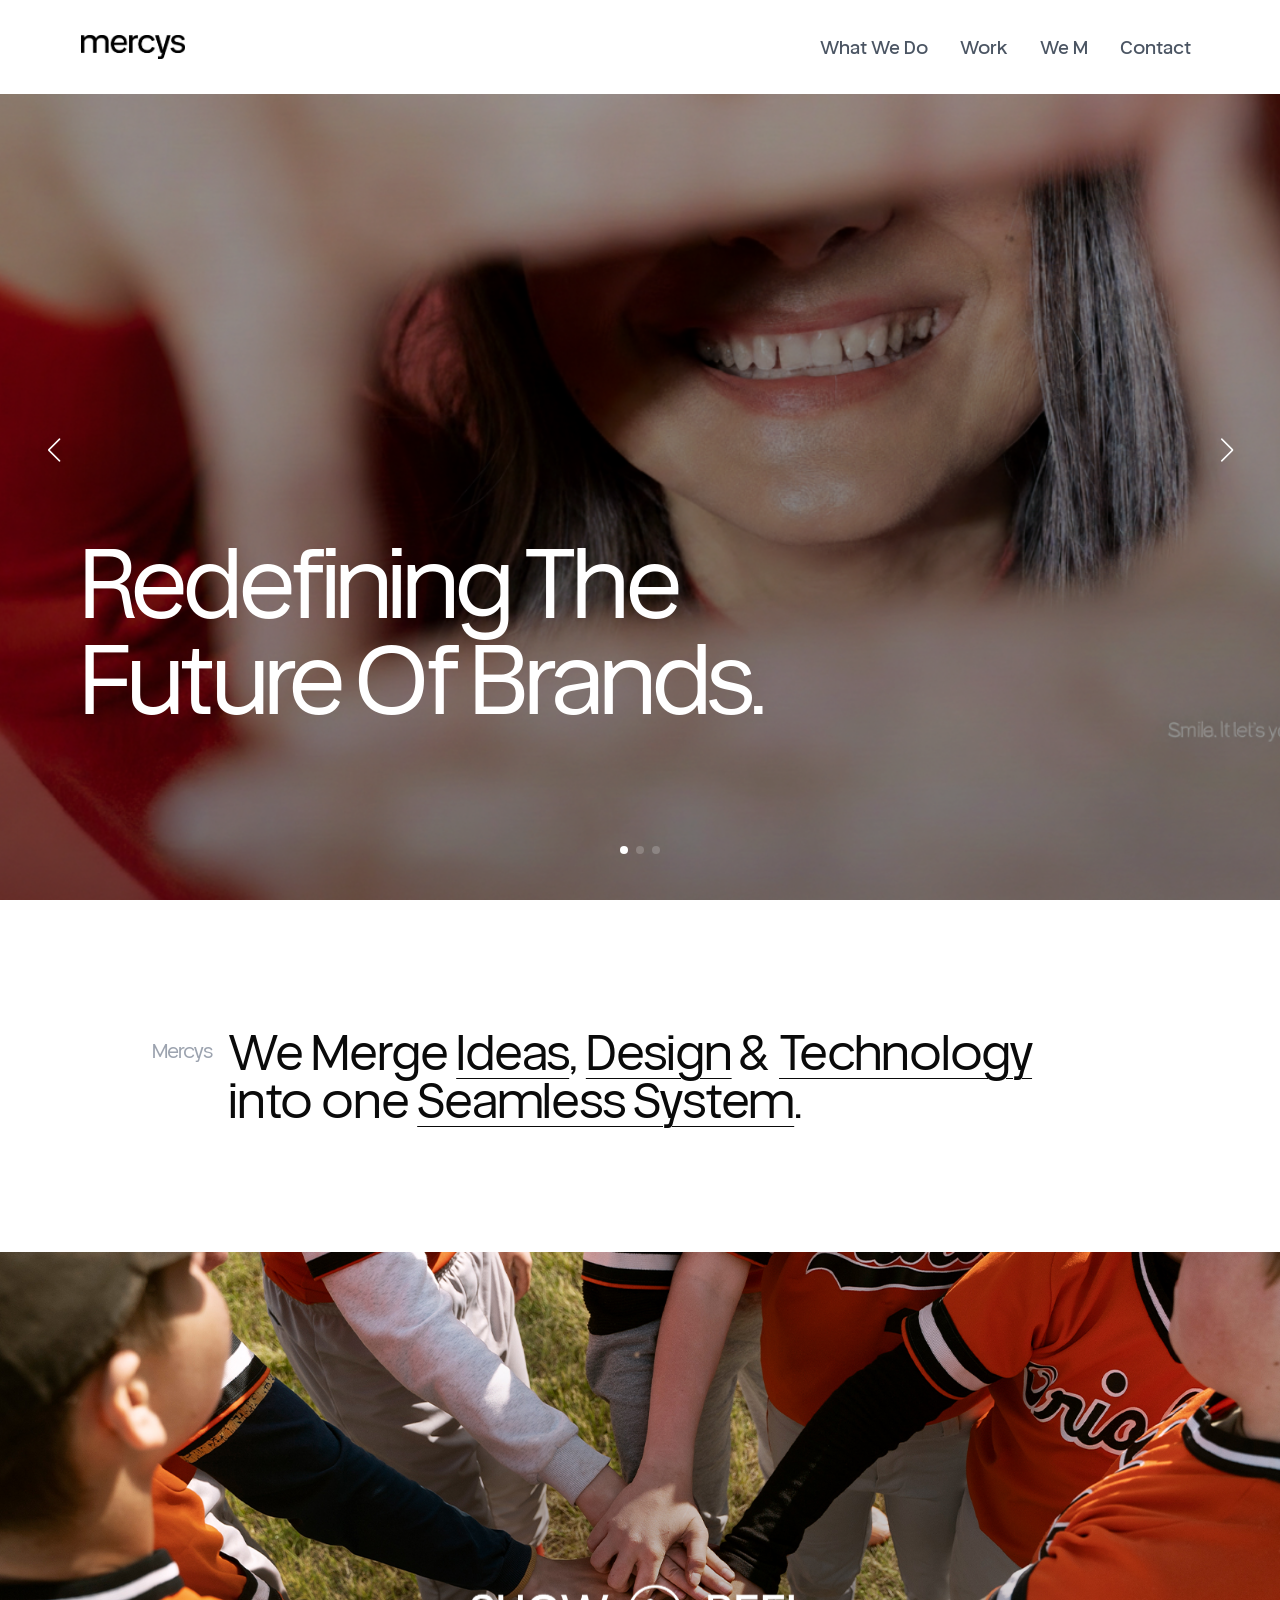
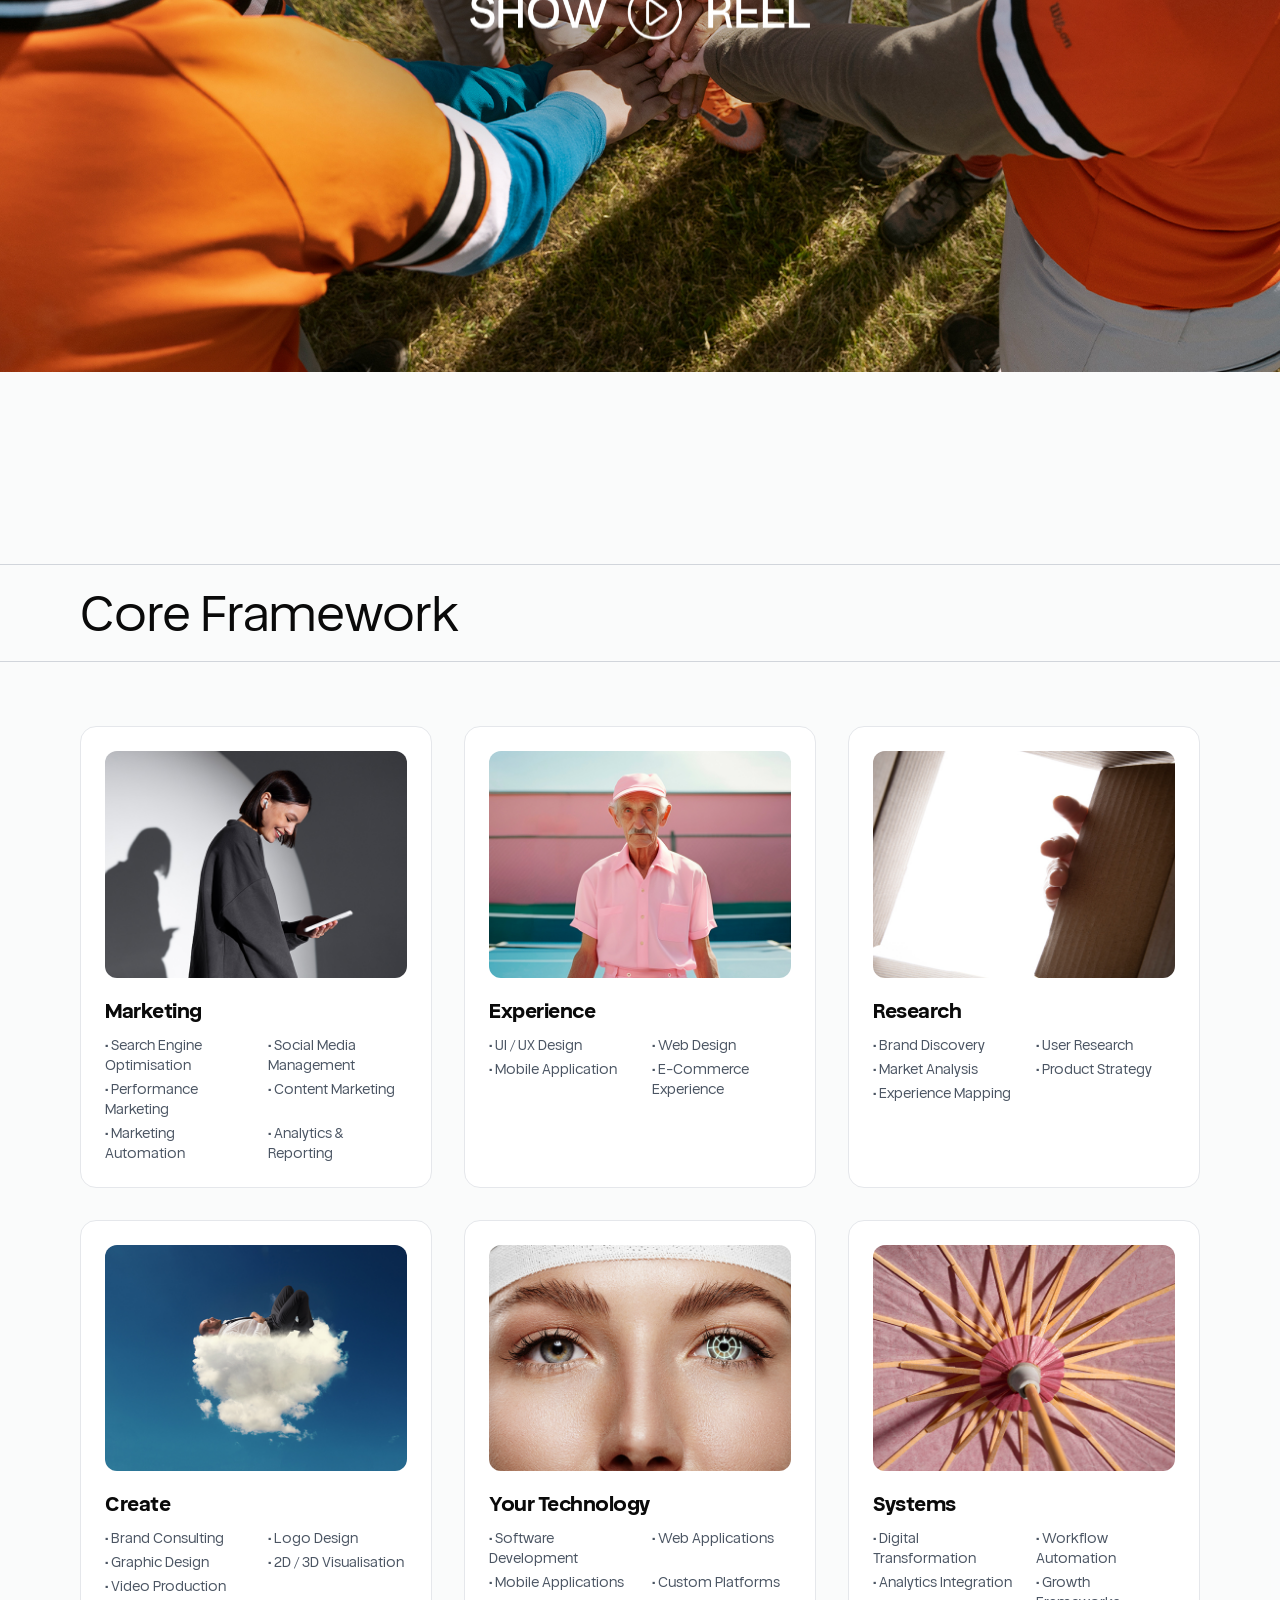
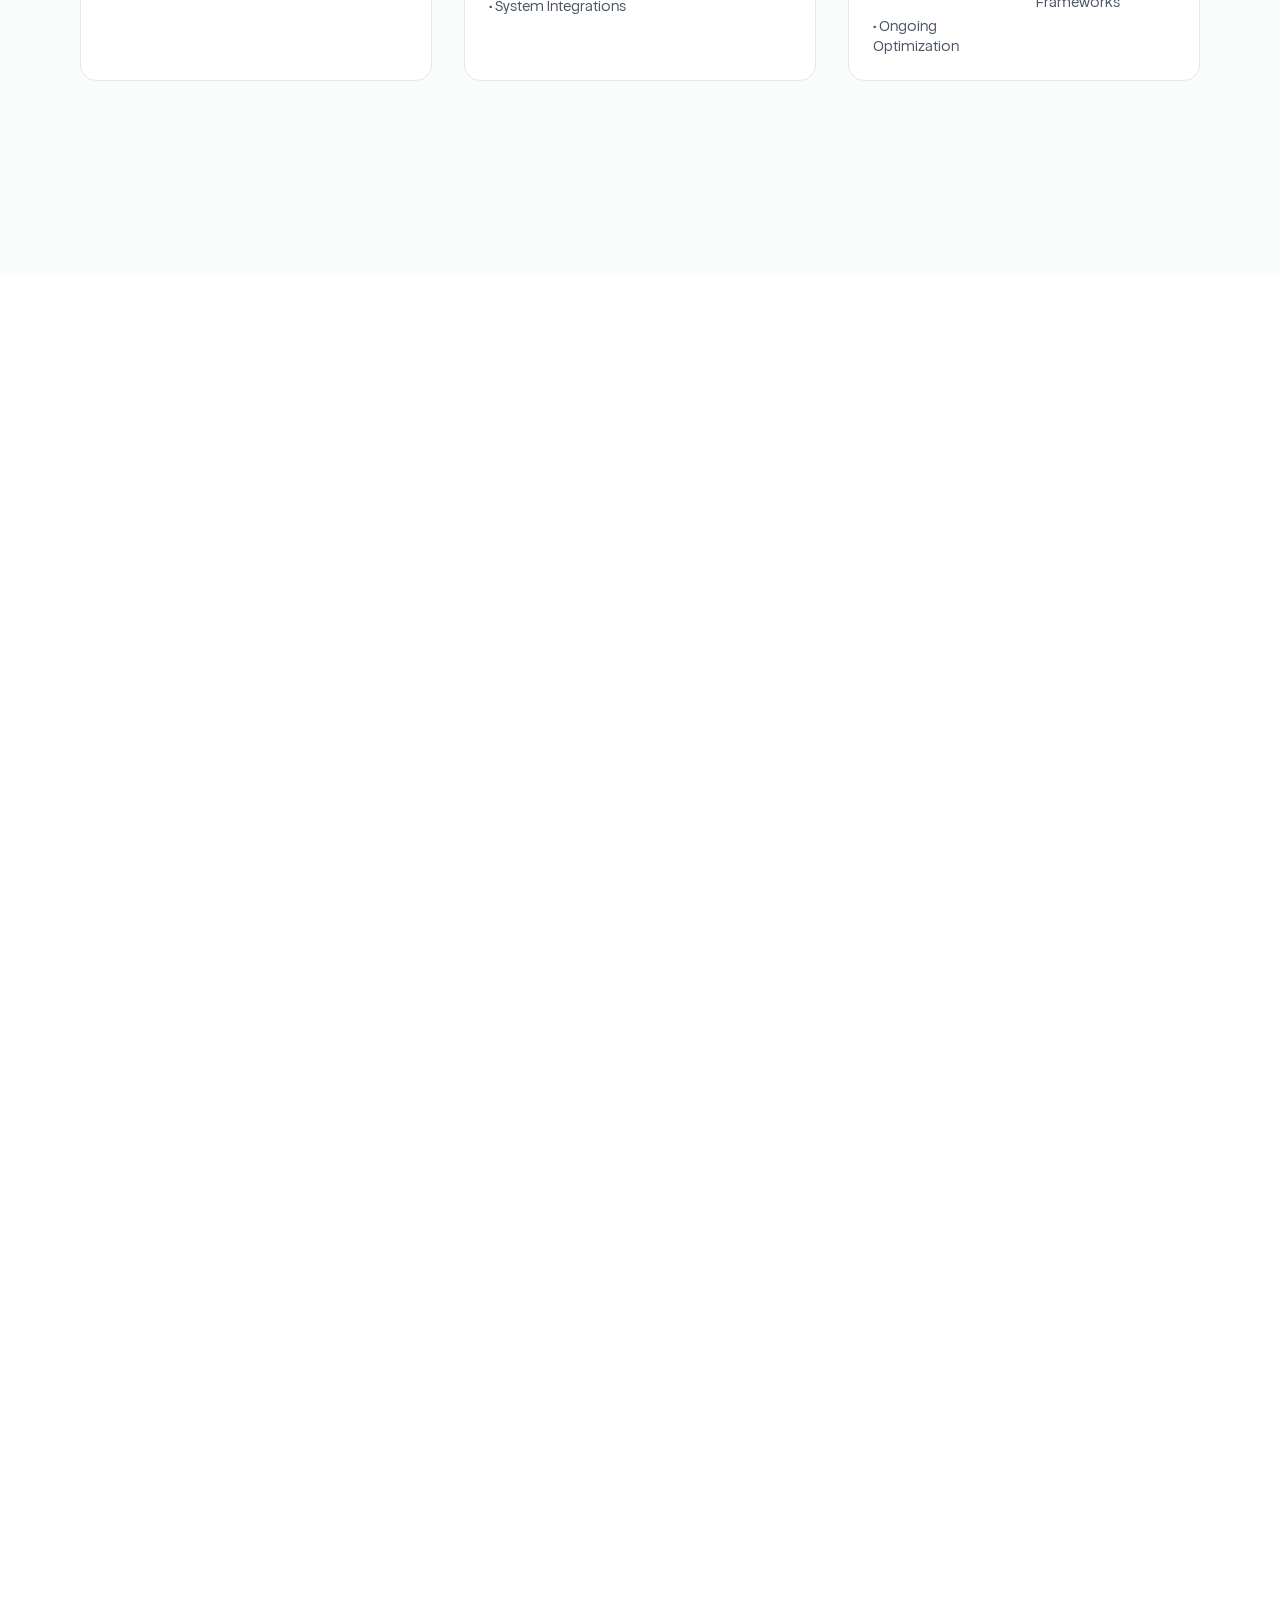
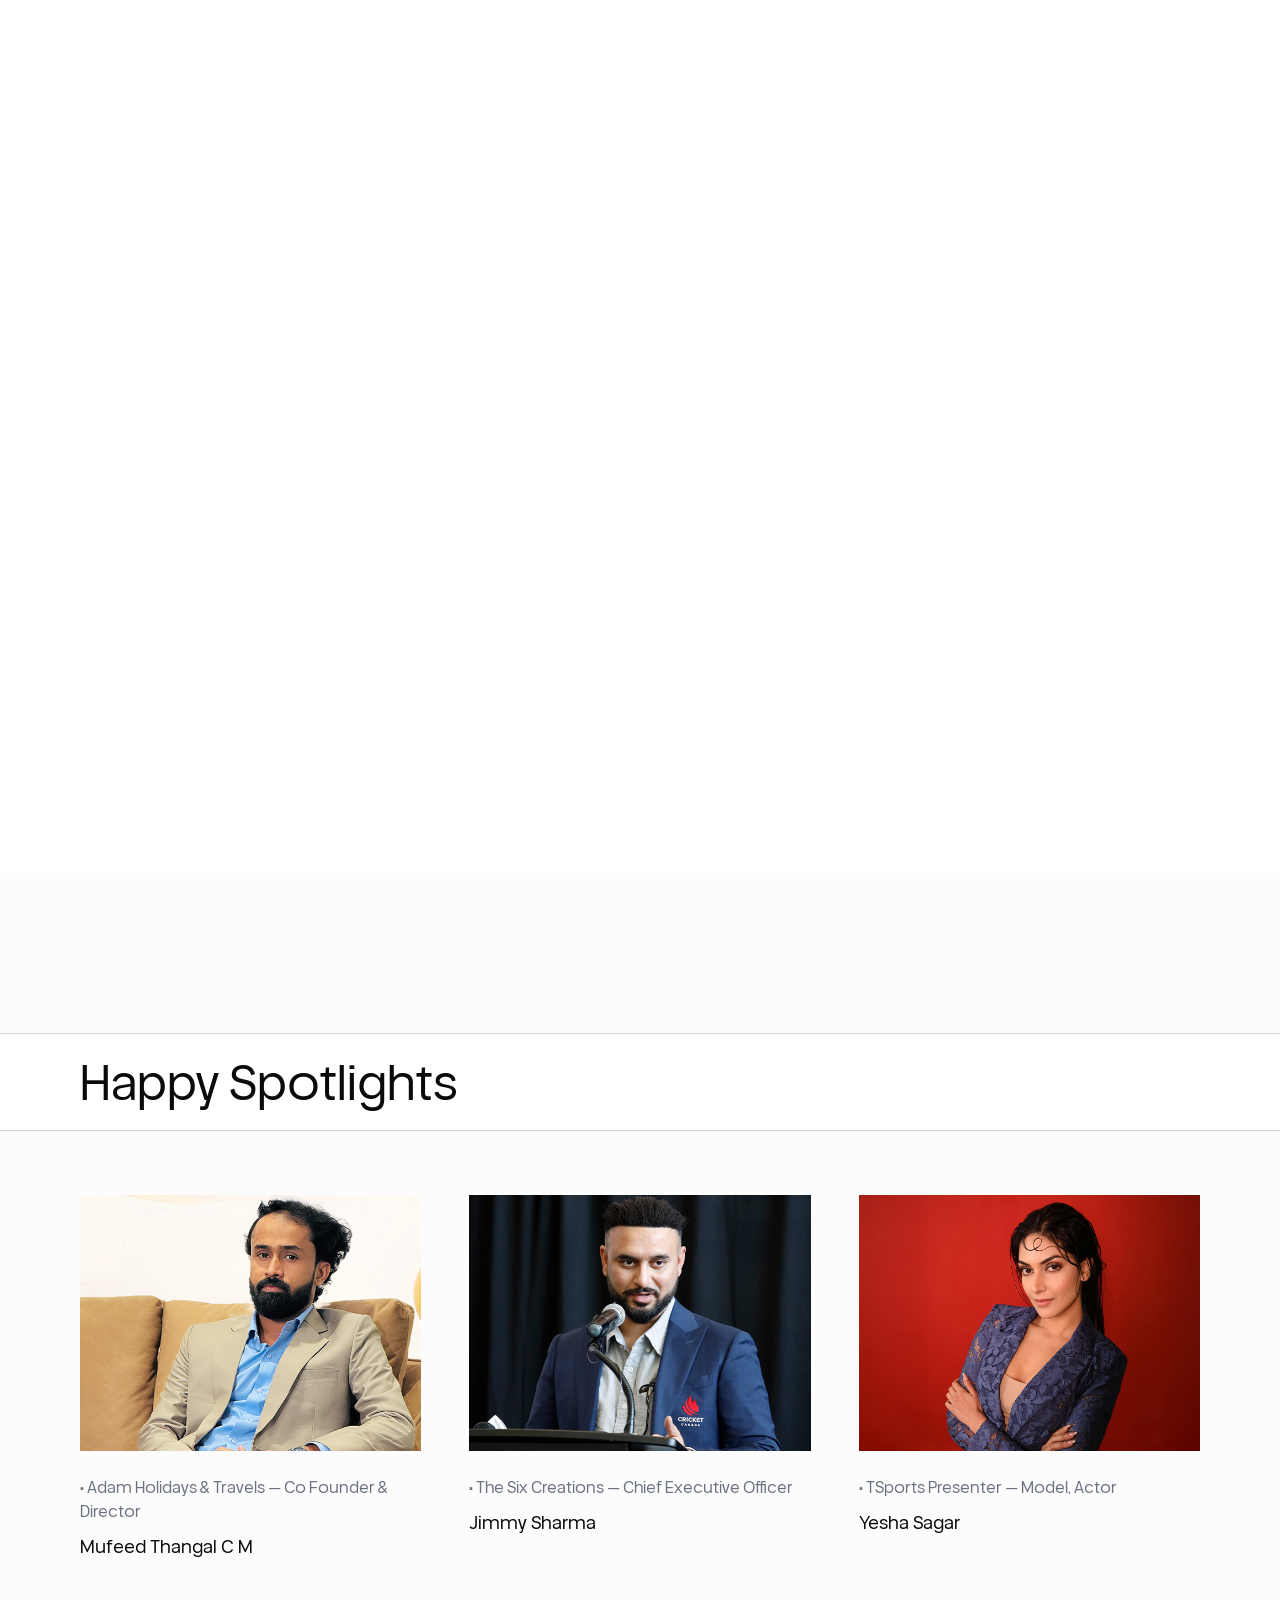
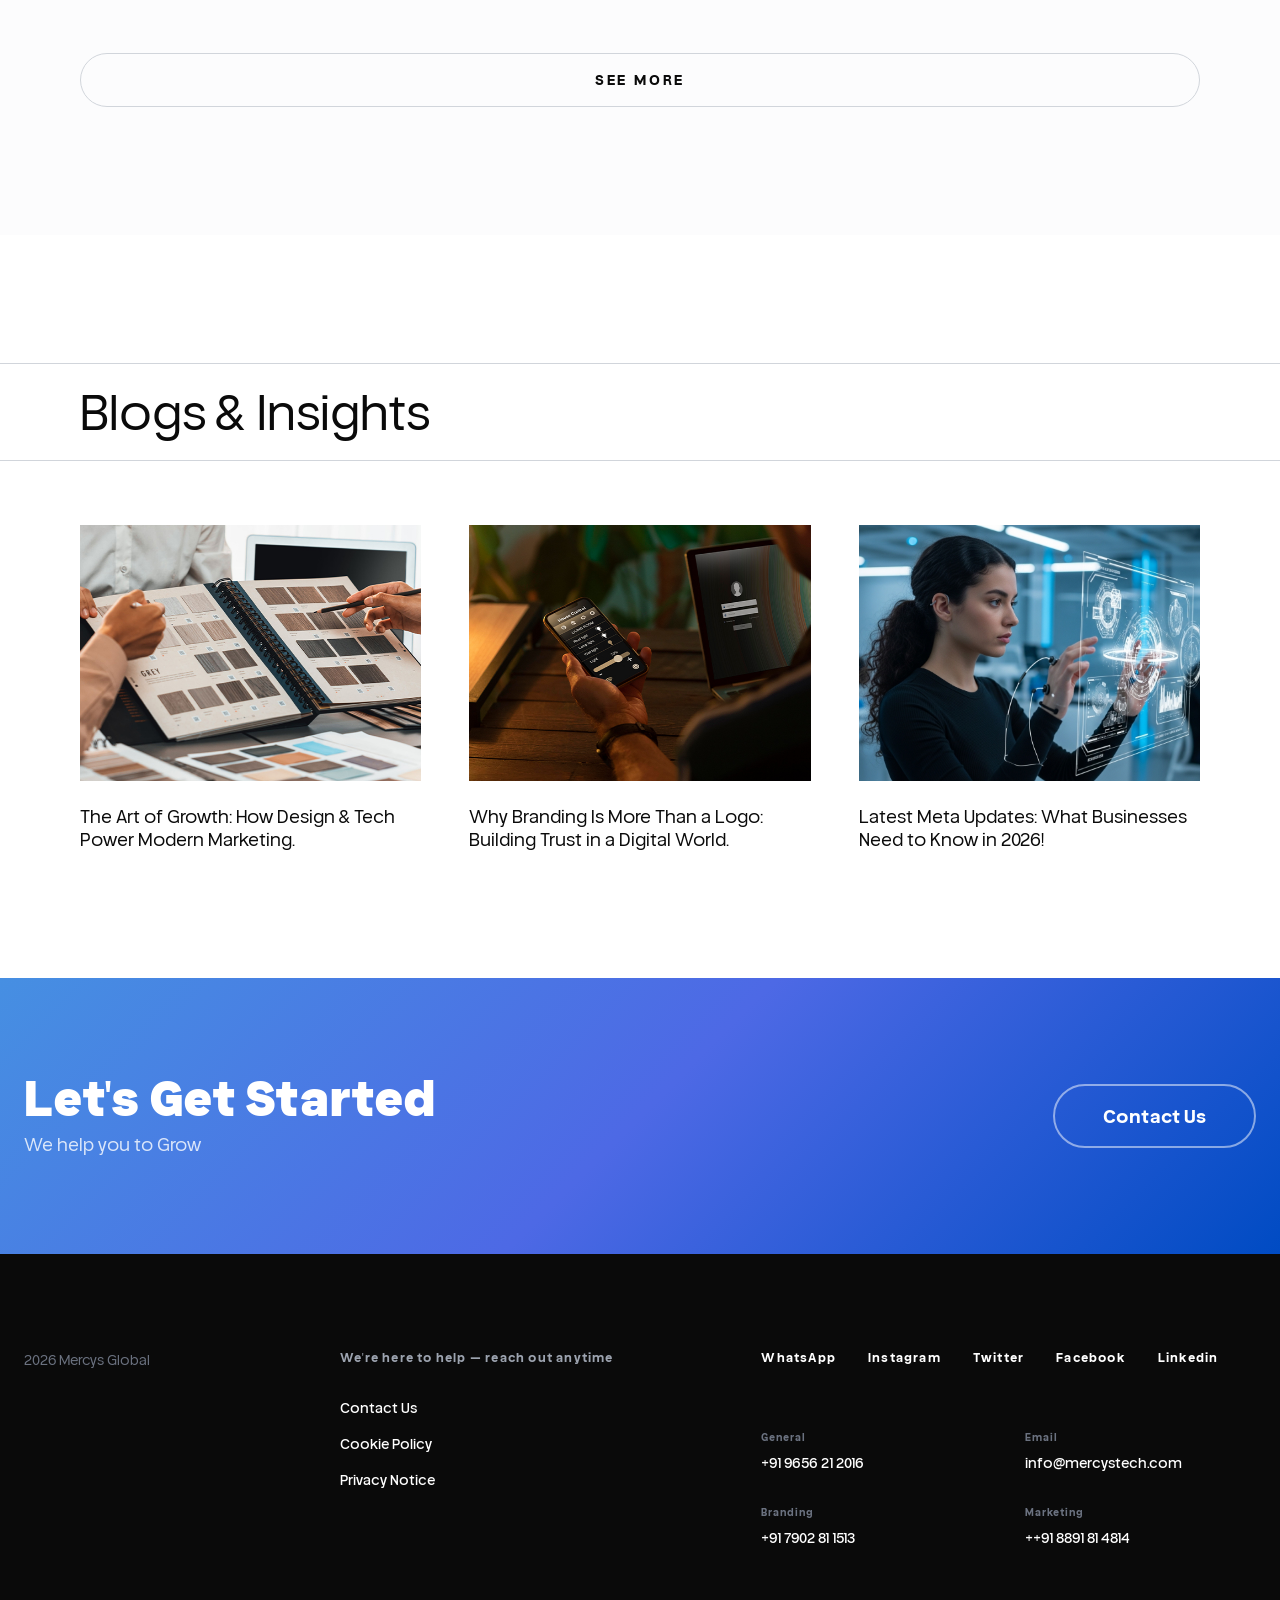
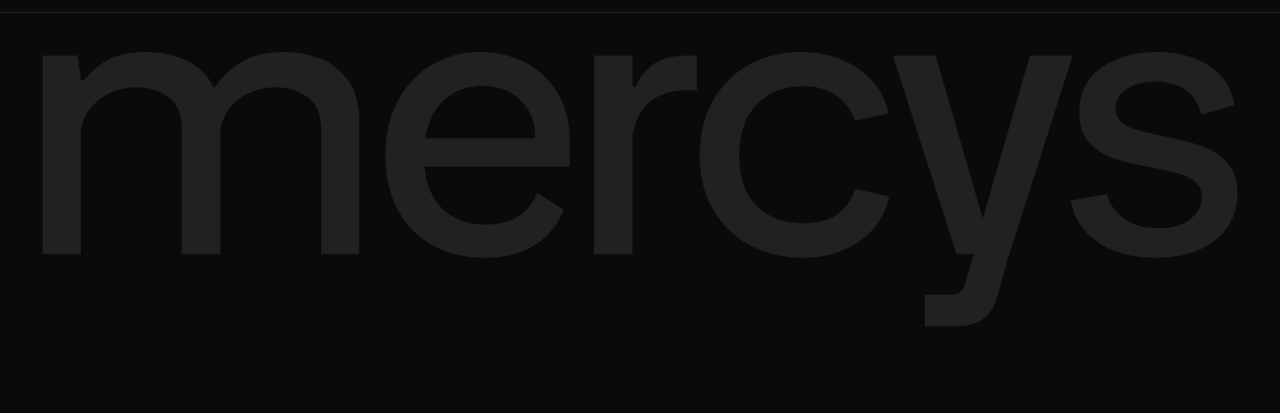
==== commit 2ccd35a2: "first commit" ====
--- a/index.html
+++ b/index.html
@@ -1,635 +1,587 @@
 <!DOCTYPE html>
 
 <html lang="en">
+
 <head>
-<meta charset="utf-8"/>
-<meta content="width=device-width, initial-scale=1.0" name="viewport"/>
-<title>Mercys | Redefining the Future of Brands</title>
-<link rel="stylesheet" href="assets/css/style.css">
-
-<!-- Tailwind CSS CDN with plugins -->
-<script src="https://cdn.tailwindcss.com?plugins=forms,container-queries"></script>
-<!-- Google Fonts: Manrope -->
-<link href="https://fonts.googleapis.com" rel="preconnect"/>
-<link crossorigin="" href="https://fonts.gstatic.com" rel="preconnect"/>
-<link href="https://fonts.googleapis.com/css2?family=Manrope:wght@400;500;600;700;800&amp;display=swap" rel="stylesheet"/>
-<!-- GSAP for Smooth Animations -->
-<script src="https://cdnjs.cloudflare.com/ajax/libs/gsap/3.12.2/gsap.min.js"></script>
-<script src="https://cdnjs.cloudflare.com/ajax/libs/gsap/3.12.2/ScrollTrigger.min.js"></script>
-<script>
-    tailwind.config = {
-      theme: {
-        extend: {
-          fontFamily: {
-            helvena: ["Helvena", "sans-serif"], // Fallback to Manrope for visual consistency
-          },
-          colors: {
-            primary: '#f425f4',
-            brandDark: '#0a0a0a',
-          },
-        }
-      }
-    }
-  </script>
-<style data-purpose="liquid-glass-navbar">/* Base Navbar State */
-    #main-nav {
-      transition: all 0.5s cubic-bezier(0.4, 0, 0.2, 1);
-      will-change: transform, padding, width, background-color, border-radius, border, top, left;
-      border-bottom: 1px solid rgba(0, 0, 0, 0.05);
-      top: 0;
-      left: 0;
-      width: 100%;
-      transform: translateX(0) scale(1);
-    }
-
-    /* 🔥 LIQUID GLASS EFFECT (Scrolled State) */
-    .nav-scrolled {
-      top: 1.5rem !important;
-      width: 90% !important;
-      max-width: 1100px;
-      margin-left: auto;
-      margin-right: auto;
-      left: 50% !important;
-      transform: translateX(-50%) scale(1) !important;
-      
-      border-radius: 9999px;
-      
-      /* Glassmorphism Core */
-      background: rgba(255, 255, 255, 0.7) !important;
-      backdrop-filter: blur(24px) saturate(180%);
-      -webkit-backdrop-filter: blur(24px) saturate(180%);
-      
-      /* Subtle Borders & Depth */
-      border: 1.5px solid rgba(255, 255, 255, 0.4) !important;
-      box-shadow: 0 8px 32px 0 rgba(31, 38, 135, 0.15);
-      
-      padding: 0.75rem 2.5rem !important;
-    }
-
-    /* 🔥 DARK LIQUID GLASS (For Dark Sections) */
-    .nav-dark-glass {
-      background: rgba(10, 10, 10, 0.6) !important;
-      backdrop-filter: blur(24px) saturate(180%) !important;
-      -webkit-backdrop-filter: blur(24px) saturate(180%) !important;
-      border: 1.5px solid rgba(255, 255, 255, 0.4) !important;
-      box-shadow: 0 2px 10px 0 rgba(114, 114, 114, 0.68);
-    }
-
-    .nav-dark-glass a {
-      color: white !important;
-    }
-
-    .nav-dark-glass #mobile-menu-btn {
-      color: white !important;
-    }</style>
-<style data-purpose="custom-layouts">
-    .hero-gradient-text {
-      background: linear-gradient(to right, #ffffff, #cccccc);
-      -webkit-background-clip: text;
-      -webkit-text-fill-color: transparent;
-    }
-    .cta-gradient {
-      background: linear-gradient(135deg, #468fe2 0%, #4d69e5 50%, #004bc3 100%);
-    }
-    .footer-huge-text {
-      font-size: 20vw;
-      line-height: 0.8;
-      letter-spacing: -0.05em;
-      opacity: 0.1;
-    }
-    .play-button-hover:hover .play-icon {
-      transform: scale(1.1);
-    }
-    .dark-active {
-      background-color: #000 !important;
-      color: #fff !important;
-    }
-  </style>
-<script src="https://unpkg.com/@lottiefiles/dotlottie-wc@0.9.3/dist/dotlottie-wc.js" type="module"></script><link href="https://cdn.jsdelivr.net/npm/swiper@11/swiper-bundle.min.css" rel="stylesheet"/>
+  <meta charset="utf-8" />
+  <link rel="icon" type="image/png" href="assets/images/Logo/mercys logo nav bar.png" />
+
+  <meta content="width=device-width, initial-scale=1.0" name="viewport" />
+  <title>Mercys | Redefining the Future of Brands</title>
+  <link rel="stylesheet" href="assets/css/style.css">
+  <link rel="stylesheet" href="assets/css/index.css">
+  <link rel="stylesheet" href="assets/css/font.css">
+
+
+  <!-- Tailwind CSS (locally generated – replaces broken cdn.tailwindcss.com) -->
+  <link href="assets/css/tailwind-generated.css" rel="stylesheet" />
+  <!-- Google Fonts: Manrope -->
+  <link href="https://fonts.googleapis.com" rel="preconnect" />
+  <link crossorigin="" href="https://fonts.gstatic.com" rel="preconnect" />
+  <link href="https://fonts.googleapis.com/css2?family=Manrope:wght@400;500;600;700;800&amp;display=swap"
+    rel="stylesheet" />
+  <!-- GSAP for Smooth Animations -->
+  <script src="https://cdnjs.cloudflare.com/ajax/libs/gsap/3.12.2/gsap.min.js"></script>
+  <script src="https://cdnjs.cloudflare.com/ajax/libs/gsap/3.12.2/ScrollTrigger.min.js"></script>
+  <!-- Lenis Smooth Scroll -->
+  <script src="https://unpkg.com/lenis@1.1.18/dist/lenis.min.js"></script>
+
+  <link href="https://cdn.jsdelivr.net/npm/swiper@11/swiper-bundle.min.css" rel="stylesheet" />
 
 </head>
-<body class="bg-white text-brandDark font-helvena antialiased"><!-- Preloader Overlay -->
-<div class="fixed inset-0 z-[100] flex items-center justify-center bg-white" id="preloader"><div class="flex items-center justify-center">
-<dotlottie-wc autoplay="" loop="" src="https://lottie.host/2166503a-6666-4067-8864-c17231bf693b/DoxCIwVxFk.lottie" style="width: 300px; height: 300px"></dotlottie-wc>
-</div></div>
-<style>
-  @keyframes spin-slow {
-    from { transform: rotate(0deg); }
-    to { transform: rotate(360deg); }
-  }
-  .animate-spin-slow {
-    animation: spin-slow 3s cubic-bezier(0.4, 0, 0.2, 1) infinite;
-  }
-  body.loading {
-    overflow: hidden !important;
-  }
-  #preloader {
-    background-color: #ffffff;
-    opacity: 1;
-    transition: opacity 1s ease-in-out;
-  }
-</style>
-<script>
-  document.addEventListener('DOMContentLoaded', () => {
-    document.body.classList.add('loading');
-    
-    // Using GSAP for high-end feel
-    const tl = gsap.timeline({
-      onComplete: () => {
-        document.body.classList.remove('loading');
-        document.getElementById('preloader').style.display = 'none';
-      }
-    });
-
-    tl.to("#preloader", {
-      opacity: 0,
-      duration: 1,
-      delay: .2,
-      ease: "power2.inOut"
-    });
-  });
-</script>
-<!-- BEGIN: Navigation -->
-<header class="fixed top-0 left-0 right-0 z-50 bg-white px-6 py-10 flex justify-between items-center" id="main-nav">
-<!-- Logo -->
-<div class="flex items-center gap-2">
-<a href="#">
-<img alt="Mercys Logo" class="lg:max-w-[160px] max-w-[120px] transition-all duration-300" id="main-logo" src="assets/images/logos/mercys _black_logo2.png"/>
-</a>
-</div>
-<!-- Desktop Nav -->
-<nav class="hidden md:flex items-center gap-10 text-sm font-helvena font-bold tracking-[0.2em] uppercase transition-colors">
-<a class="hover:text-primary transition-colors" href="#">What We Do</a>
-<a class="hover:text-primary transition-colors" href="#">Work</a>
-<a class="hover:text-primary transition-colors" href="#">We M</a>
-<a class="hover:text-primary transition-colors" href="#">Contact</a>
-</nav>
-<!-- Mobile Menu Icon -->
-<button class="md:hidden text-brandDark" id="mobile-menu-btn">
-<svg class="h-6 w-6" fill="none" stroke="currentColor" viewbox="0 0 24 24">
-<path d="M4 6h16M4 12h16m-7 6h7" stroke-linecap="round" stroke-linejoin="round" stroke-width="2"></path>
-</svg>
-</button>
-</header>
-<!-- END: Navigation -->
-<main>
-<!-- BEGIN: HeroSection -->
-<section class="relative h-screen min-h-[600px] overflow-hidden" data-purpose="hero">
-<div class="swiper heroSwiper h-full w-full">
-<div class="swiper-wrapper">
-<!-- Slide 1 -->
-<div class="swiper-slide relative">
-<img alt="Brand Image 1" class="absolute inset-0 w-full h-full object-cover" src="assets/images/Banner/phillicare.png"/>
-<div class="absolute inset-0 bg-black/40"></div>
-<div class="relative z-10 h-full flex items-end justify-start text-white px-6 md:px-12 lg:px-20 pb-20 md:pb-32">
-<div class="max-w-5xl text-left w-full"><h1 class="text-5xl md:text-7xl lg:text-8xl font-helvena font-extrabold leading-[1.05] uppercase tracking-tighter text-left mb-12">
-  REDEFINING THE <br/> FUTURE OF BRANDS.
-</h1></div>
-</div>
-</div>
-<!-- Slide 2 -->
-<div class="swiper-slide relative">
-<img alt="Brand Image 2" class="absolute inset-0 w-full h-full object-cover" src="assets/images/Banner/portrait-woman-wearing-virtual-reality-glasses-street-against-yellow-wall-bright-sunlight-winter-warm-clothes.jpg"/>
-<div class="absolute inset-0 bg-black/40"></div>
-<div class="relative z-10 h-full flex items-end justify-start text-white px-6 md:px-12 lg:px-20 pb-20 md:pb-32">
-<div class="max-w-5xl text-left w-full"><h1 class="text-5xl md:text-7xl lg:text-8xl font-helvena font-extrabold leading-[1.05] uppercase tracking-tighter text-left mb-12">
-  REDEFINING THE <br/> FUTURE OF BRANDS.
-</h1></div>
-</div>
-</div>
-<!-- Slide 3 -->
-<div class="swiper-slide relative">
-<img alt="Brand Image 3" class="absolute inset-0 w-full h-full object-cover" src="assets/images/Banner/Landing page header  my house cover size.png"/>
-<div class="absolute inset-0 bg-black/40"></div>
-<div class="relative z-10 h-full flex items-end justify-start text-white px-6 md:px-12 lg:px-20 pb-20 md:pb-32">
-<div class="max-w-5xl text-left w-full"><h1 class="text-5xl md:text-7xl lg:text-8xl font-helvena font-extrabold leading-[1.05] uppercase tracking-tighter text-left mb-12">
-  REDEFINING THE <br/> FUTURE OF BRANDS.
-</h1></div>
-</div>
-</div>
-</div>
-<!-- Pagination & Navigation -->
-<div class="swiper-pagination !bottom-10"></div>
-<div class="swiper-button-next !text-white !right-10 after:!text-2xl hidden md:flex"></div>
-<div class="swiper-button-prev !text-white !left-10 after:!text-2xl hidden md:flex"></div>
-</div>
-</section>
-<!-- END: HeroSection -->
-<!-- BEGIN: ValueProposition -->
-<section class="py-24 md:py-32 bg-white" data-purpose="value-prop">
-<div class="max-w-5xl mx-auto px-6">
-<div class="flex flex-col md:flex-row items-baseline gap-4">
-<span class="text-xl font-helvena font-regular text-gray-400 tracking-tighter md:-translate-y-3">Mercys</span>
-<h2 class="text-3xl md:text-5xl font-helvena font-regular leading-tight tracking-tight">
-          We Merge <span class="underline decoration-1 underline-offset-8">Ideas</span>, <span class="underline decoration-1 underline-offset-8">Design</span> &amp; <span class="underline decoration-1 underline-offset-8">Technology</span> <br class="hidden md:block"/> into one <span class="underline decoration-1 underline-offset-8">Seamless System</span>.
-        </h2>
-</div>
-</div>
-</section>
-<!-- END: ValueProposition -->
-<!-- BEGIN: ShowreelSection -->
-<section class="relative h-[60vh] md:h-[80vh] overflow-hidden group play-button-hover" data-purpose="showreel">
-<img alt="Showreel Background" class="w-full h-full object-cover" src="assets/images/show reel/high-angle-kids-putting-hands-together.jpg"/>
-<div class="absolute inset-0 bg-black/30 flex items-center justify-center">
-<button class="flex flex-col items-center gap-4 text-white">
-<div class="w-24 h-24 md:w-32 md:h-32 rounded-full border-2 border-white flex items-center justify-center play-icon transition-transform duration-500">
-<svg class="w-10 h-10 md:w-14 md:h-14 fill-current ml-2" viewbox="0 0 24 24"><path d="M8 5v14l11-7z"></path></svg>
-</div>
-<span class="text-xl md:text-2xl font-helvena font-bold tracking-widest uppercase">Show Reel</span>
-</button>
-</div>
-</section>
-<!-- END: ShowreelSection -->
-<!-- BEGIN: CoreFramework -->
-<section class="py-32 md:py-48 bg-white" data-purpose="core-framework">
-<h3 class="text-5xl font-helvena font-regular mb-16 border-b border-t border-gray-300 py-6 px-4 md:px-12 lg:px-20">
-      Core Framework
-    </h3>
-<div class="w-full px-4 md:px-12 lg:px-20">
-<div class="grid grid-cols-1 md:grid-cols-3 gap-12">
-<!-- Card: Marketing -->
-<div class="cursor-pointer">
-<div class="relative aspect-[4/3] overflow-hidden group">
-<img class="w-full h-full object-cover transition-transform duration-300 group-hover:scale-105" src="assets/images/core framework/Marketing.jpg.jpeg"/>
-<div class="absolute inset-0 bg-black/80 flex items-center justify-center opacity-0 group-hover:opacity-100 transition-opacity duration-300">
-<span class="text-white text-7xl font-helvena font-extrabold translate-y-4 group-hover:translate-y-0 transition-transform duration-300">M</span>
-</div>
-</div>
-<h4 class="text-lg font-helvena font-extrabold leading-tight mt-4 mb-2">Marketing</h4>
-<div class="mt-1 grid grid-cols-2 gap-x-6 gap-y-1 text-sm text-gray-600">
-<span>• Search Engine Optimisation</span>
-<span>• Social Media Management</span>
-<span>• Performance Marketing</span>
-<span>• Content Marketing</span>
-<span>• Marketing Automation</span>
-<span>• Analytics & Reporting</span>
-</div>
-</div>
-<!-- Card: Experience -->
-<div class="cursor-pointer">
-<div class="relative aspect-[4/3] overflow-hidden group">
-<img class="w-full h-full object-cover transition-transform duration-300 group-hover:scale-105" src="assets/images/core framework/experience.jpg.jpeg"/>
-<div class="absolute inset-0 bg-black/80 flex items-center justify-center opacity-0 group-hover:opacity-100 transition-opacity duration-300">
-<span class="text-white text-7xl font-helvena font-extrabold translate-y-4 group-hover:translate-y-0 transition-transform duration-300">E</span>
-</div>
-</div>
-<h4 class="text-lg font-helvena font-extrabold leading-tight mt-4 mb-2">Experience</h4>
-<div class="mt-1 grid grid-cols-2 gap-x-6 gap-y-1 text-sm text-gray-600">
-<span>• UI / UX Design</span>
-<span>• Web Design</span>
-<span>• Mobile Application</span>
-<span>• E-Commerce Experience</span>
-</div>
-</div>
-<!-- Card: Research -->
-<div class="cursor-pointer">
-<div class="relative aspect-[4/3] overflow-hidden group">
-<img class="w-full h-full object-cover transition-transform duration-300 group-hover:scale-105" src="assets/images/core framework/research.jpg.jpeg"/>
-<div class="absolute inset-0 bg-black/80 flex items-center justify-center opacity-0 group-hover:opacity-100 transition-opacity duration-300">
-<span class="text-white text-7xl font-helvena font-extrabold translate-y-4 group-hover:translate-y-0 transition-transform duration-300">R</span>
-</div>
-</div>
-<h4 class="text-lg font-helvena font-extrabold leading-tight mt-4 mb-2">Research</h4>
-<div class="mt-1 grid grid-cols-2 gap-x-6 gap-y-1 text-sm text-gray-600">
-<span>• Brand Discovery</span>
-<span>• User Research</span>
-<span>• Market Analysis</span>
-<span>• Product Strategy</span>
-<span>• Experience Mapping</span>
-
-</div>
-</div>
-
-<!-- Card: Research -->
-<div class="cursor-pointer">
-<div class="relative aspect-[4/3] overflow-hidden group">
-<img class="w-full h-full object-cover transition-transform duration-300 group-hover:scale-105" src="assets/images/core framework/create.jpg.jpeg"/>
-<div class="absolute inset-0 bg-black/80 flex items-center justify-center opacity-0 group-hover:opacity-100 transition-opacity duration-300">
-<span class="text-white text-7xl font-helvena font-extrabold translate-y-4 group-hover:translate-y-0 transition-transform duration-300">C</span>
-</div>
-</div>
-<h4 class="text-lg font-helvena font-extrabold leading-tight mt-4 mb-2">Creative</h4>
-<div class="mt-1 grid grid-cols-2 gap-x-6 gap-y-1 text-sm text-gray-600">
-<span>• Brand Consulting</span>
-<span>• Logo Design</span>
-<span>• Graphic Design</span>
-<span>• 2D / 3D Visualisation</span>
-<span>• Video Production</span>
-</div>
-</div>
-
-<!-- Card: Research -->
-<div class="cursor-pointer">
-<div class="relative aspect-[4/3] overflow-hidden group">
-<img class="w-full h-full object-cover transition-transform duration-300 group-hover:scale-105" src="assets/images/core framework/Technology.jpg.jpeg"/>
-<div class="absolute inset-0 bg-black/80 flex items-center justify-center opacity-0 group-hover:opacity-100 transition-opacity duration-300">
-<span class="text-white text-7xl font-helvena font-extrabold translate-y-4 group-hover:translate-y-0 transition-transform duration-300">Y</span>
-</div>
-</div>
-<h4 class="text-lg font-helvena font-extrabold leading-tight mt-4 mb-2">Your Technology</h4>
-<div class="mt-1 grid grid-cols-2 gap-x-6 gap-y-1 text-sm text-gray-600">
-<span>• Software Development</span>
-<span>• Web Applications</span>
-<span>• Mobile Applications</span>
-<span>• Custom Platforms</span>
-<span>• System Integrations</span>
-</div>
-</div>
-
-<!-- Card: Research -->
-<div class="cursor-pointer">
-<div class="relative aspect-[4/3] overflow-hidden group">
-<img class="w-full h-full object-cover transition-transform duration-300 group-hover:scale-105" src="assets/images/core framework/system.jpg"/>
-<div class="absolute inset-0 bg-black/80 flex items-center justify-center opacity-0 group-hover:opacity-100 transition-opacity duration-300">
-<span class="text-white text-7xl font-helvena font-extrabold translate-y-4 group-hover:translate-y-0 transition-transform duration-300">S</span>
-</div>
-</div>
-<h4 class="text-lg font-helvena font-extrabold leading-tight mt-4 mb-2">Systems</h4>
-<div class="mt-1 grid grid-cols-2 gap-x-6 gap-y-1 text-sm text-gray-600">
-<span>• Digital Transformation</span>
-<span>• Workflow Automation</span>
-<span>• Analytics Integration</span>
-<span>• Growth Frameworks</span>
-<span>• Ongoing Optimization</span>
-</div>
-</div>
-
-</div>
-</div>
-</section>
-<!-- END: CoreFramework -->
-<!-- BEGIN: StickyScroll -->
-<section class="py-32 md:py-48 bg-white transition-all duration-700" id="dark-section">
-<div class="h-[500vh] relative" id="sticky-sequence-trigger">
-<div class="sticky top-0 h-screen flex flex-col md:flex-row justify-center md:justify-between items-center gap-8 px-6 max-w-7xl mx-auto overflow-hidden">
-<div class="flex items-center gap-6">
-<span class="text-6xl md:text-8xl font-helvena font-black lowercase tracking-tighter">we</span>
-<p class="text-xl font-helvena font-bold leading-tight">don't Work in Silos<br/>Bring It All Together.</p>
-</div>
-<div class="flex items-center gap-6">
-<span class="w-1.5 h-1.5 bg-current rounded-full"></span>
-<div class="h-[80px] md:h-[120px] overflow-hidden">
-<div class="flex flex-col" id="sequence-text-wrapper">
-<h2 class="text-6xl md:text-9xl font-helvena font-bold tracking-tight h-[80px] md:h-[120px] flex items-center">Discover</h2>
-<h2 class="text-6xl md:text-9xl font-helvena font-bold tracking-tight h-[80px] md:h-[120px] flex items-center">Research</h2>
-<h2 class="text-6xl md:text-9xl font-helvena font-bold tracking-tight h-[80px] md:h-[120px] flex items-center">Design</h2>
-<h2 class="text-6xl md:text-9xl font-helvena font-bold tracking-tight h-[80px] md:h-[120px] flex items-center">Build</h2>
-<h2 class="text-6xl md:text-9xl font-helvena font-bold tracking-tight h-[80px] md:h-[120px] flex items-center">Launch</h2>
-<h2 class="text-6xl md:text-9xl font-helvena font-bold tracking-tight h-[80px] md:h-[120px] flex items-center">Optimize</h2>
-</div>
-</div>
-</div>
-</div>
-</div>
-</section><section class="py-24 md:py-32 bg-gray-50/50" data-purpose="happy-spotlights">
-<h3 class="text-5xl font-helvena font-regular mb-16 border-b border-t border-gray-300 py-6 px-4 md:px-12 lg:px-20 bg-white">
-    Happy Spotlights
-  </h3>
-<div class="w-full px-4 md:px-12 lg:px-20 mx-auto">
-<div class="grid grid-cols-1 md:grid-cols-3 gap-12 mb-20"><!-- Profile 1 -->
-<div class="group cursor-pointer">
-<div class="aspect-[4/3] overflow-hidden mb-6">
-<img alt="Mufeed Thangal C M" class="w-full h-full object-cover transition-transform duration-300 group-hover:scale-105" src="assets/images/happy_spotlights/Mufeed Thangal.jpg"/>
-</div>
-<p class="text-xs text-gray-500 font-helvena font-bold uppercase tracking-wider mb-2">• Adam Holidays &amp; Travels</p>
-<h4 class="text-lg font-helvena font-extrabold mb-1">Mufeed Thangal C M</h4>
-<p class="text-xs text-gray-400 font-helvena font-bold uppercase tracking-widest">CO FOUNDER &amp; DIRECTOR</p>
-</div>
-<!-- Profile 2 -->
-<div class="group cursor-pointer">
-<div class="aspect-[4/3] overflow-hidden mb-6">
-<img alt="Jimmy Sharma" class="w-full h-full object-cover transition-transform duration-300 group-hover:scale-105" src="assets/images/happy_spotlights/Jimmy.jpg"/>
-</div>
-<p class="text-xs text-gray-500 font-helvena font-bold uppercase tracking-wider mb-2">• The Six Creations</p>
-<h4 class="text-lg font-helvena font-extrabold mb-1">Jimmy Sharma</h4>
-<p class="text-xs text-gray-400 font-helvena font-bold uppercase tracking-widest">CHIEF EXECUTIVE OFFICER</p>
-</div>
-<!-- Profile 3 -->
-<div class="group cursor-pointer">
-<div class="aspect-[4/3] overflow-hidden mb-6">
-<img alt="Yesha Sagar" class="w-full h-full object-cover transition-transform duration-300 group-hover:scale-105" src="assets/images/happy_spotlights/IMG_4806.png"/>
-</div>
-<p class="text-xs text-gray-500 font-helvena font-bold uppercase tracking-wider mb-2">• Sports Presenter</p>
-<h4 class="text-lg font-helvena font-extrabold mb-1">Yesha Sagar</h4>
-<p class="text-xs text-gray-400 font-helvena font-bold uppercase tracking-widest">MODEL, ACTOR</p>
-</div></div>
-<div class="flex justify-center">
-<button class="w-full py-4 border border-gray-300 rounded-full text-sm font-helvena font-bold uppercase tracking-[0.2em] hover:bg-black hover:text-white transition-all duration-300">
-        See More
-      </button>
-</div>
-</div>
-</section><section class="py-24 md:py-32 bg-white" data-purpose="blogs-insights">
-<h3 class="text-5xl font-helvena font-regular mb-16 border-b border-t border-gray-300 py-6 px-4 md:px-12 lg:px-20">
-    Blogs &amp; Insights
-  </h3>
-<div class="w-full px-4 md:px-12 lg:px-20 mx-auto">
-<div class="grid grid-cols-1 md:grid-cols-3 gap-12"><!-- Blog 1 -->
-<div class="group cursor-pointer">
-<div class="aspect-[4/3] overflow-hidden mb-6 bg-gray-100">
-<img alt="The Art of Growth" class="w-full h-full object-cover transition-transform duration-300 group-hover:scale-105" src="https://lh3.googleusercontent.com/aida-public/AB6AXuAn-p4u57-V9Yy976P_3z-m7q3YfH1q50o8v-H-7z-z1z-z1z-z1z-z1z-z1z-z1z-z"/>
-</div>
-<p class="text-[10px] text-gray-500 font-helvena font-bold uppercase tracking-widest mb-3">BLOG - 12 MIN - 01/06/26</p>
-<h4 class="text-lg font-helvena font-extrabold leading-tight group-hover:text-primary transition-colors duration-300">
-          The Art of Growth: How Design &amp; Tech Power Modern Marketing.
-        </h4>
-</div>
-<!-- Blog 2 -->
-<div class="group cursor-pointer">
-<div class="aspect-[4/3] overflow-hidden mb-6 bg-gray-100">
-<img alt="Why Branding Is More Than a Logo" class="w-full h-full object-cover transition-transform duration-300 group-hover:scale-105" src="https://lh3.googleusercontent.com/aida-public/AB6AXuAn-p4u57-V9Yy976P_3z-m7q3YfH1q50o8v-H-7z-z1z-z1z-z1z-z1z-z1z-z1z-z"/>
-</div>
-<p class="text-[10px] text-gray-500 font-helvena font-bold uppercase tracking-widest mb-3">BLOG - 12 MIN - 01/06/26</p>
-<h4 class="text-lg font-helvena font-extrabold leading-tight group-hover:text-primary transition-colors duration-300">
-          Why Branding Is More Than a Logo: Building Trust in a Digital World.
-        </h4>
-</div>
-<!-- Blog 3 -->
-<div class="group cursor-pointer">
-<div class="aspect-[4/3] overflow-hidden mb-6 bg-gray-100">
-<img alt="Latest Meta Updates" class="w-full h-full object-cover transition-transform duration-300 group-hover:scale-105" src="https://lh3.googleusercontent.com/aida-public/AB6AXuAn-p4u57-V9Yy976P_3z-m7q3YfH1q50o8v-H-7z-z1z-z1z-z1z-z1z-z1z-z1z-z"/>
-</div>
-<p class="text-[10px] text-gray-500 font-helvena font-bold uppercase tracking-widest mb-3">BLOG - 12 MIN - 01/06/26</p>
-<h4 class="text-lg font-helvena font-extrabold leading-tight group-hover:text-primary transition-colors duration-300">
-          Latest Meta Updates: What Businesses Need to Know in 2026!
-        </h4>
-</div></div>
-</div>
-</section>
-<!-- END: StickyScroll -->
-<!-- BEGIN: CallToAction -->
-<section class="py-24 cta-gradient text-white" data-purpose="cta-banner">
-<div class="max-w-7xl mx-auto px-6 flex flex-col md:flex-row justify-between items-center gap-8">
-<div>
-<h2 class="text-4xl md:text-5xl font-helvena font-extrabold mb-2">Let's Get Started</h2>
-<p class="text-lg opacity-80">We help you to Grow</p>
-</div>
-<button class="px-12 py-4 border-2 border-white/50 rounded-full text-lg font-helvena font-bold hover:bg-white hover:text-brandDark transition-all duration-300">
-        Contact Us
-      </button>
-</div>
-</section>
-<!-- END: CallToAction -->
-</main>
-<!-- BEGIN: MainFooter -->
-<footer class="bg-brandDark text-white pt-24 pb-12 overflow-hidden" data-purpose="footer">
-<div class="max-w-7xl mx-auto px-6">
-<div class="grid grid-cols-1 md:grid-cols-12 gap-y-12 md:gap-x-8 pb-16">
-<!-- Left Section -->
-<div class="md:col-span-3">
-<p class="text-gray-500 text-sm">2026 Mercys Global</p>
-</div>
-<!-- Middle Section -->
-<div class="md:col-span-4">
-<h5 class="text-gray-400 text-xs font-helvena font-bold uppercase tracking-widest mb-8">WE'RE HERE TO HELP — REACH OUT ANYTIME</h5>
-<nav class="flex flex-col space-y-4 text-sm font-helvena font-medium">
-<a class="hover:text-primary transition-colors" href="#">Contact Us</a>
-<a class="hover:text-primary transition-colors" href="#">Cookie Policy</a>
-<a class="hover:text-primary transition-colors" href="#">Privacy Notice</a>
-</nav>
-</div>
-<!-- Right Section -->
-<div class="md:col-span-5 flex flex-col">
-<!-- Social Links -->
-<div class="flex flex-wrap gap-x-8 gap-y-4 text-xs font-helvena font-bold uppercase tracking-widest mb-16">
-<a class="hover:text-primary transition-colors" href="https://wa.me/919656212016">WHATSAPP</a>
-<a class="hover:text-primary transition-colors" href="https://www.instagram.com/mercystech_/">INSTAGRAM</a>
-<a class="hover:text-primary transition-colors" href="https://x.com/mercystech_">TWITTER</a>
-<a class="hover:text-primary transition-colors" href="https://www.facebook.com/mercystech">FACEBOOK</a>
-<a class="hover:text-primary transition-colors" href="https://www.linkedin.com/company/mercysglobal">LINKEDIN</a>
-
-</div>
-<!-- Contact Grid -->
-<div class="grid grid-cols-2 gap-x-8 gap-y-8">
-<div>
-<p class="text-gray-500 text-[10px] uppercase font-helvena font-bold tracking-widest mb-2">GENERAL</p>
-<p class="text-sm font-helvena font-medium"><a href="tel:+919656212016">++91 9656 21 2016</a></p>
-</div>
-<div>
-<p class="text-gray-500 text-[10px] uppercase font-helvena font-bold tracking-widest mb-2">EMAIL</p>
-<p class="text-sm font-helvena font-medium">info@mercystech.com</p>
-</div>
-<div>
-<p class="text-gray-500 text-[10px] uppercase font-helvena font-bold tracking-widest mb-2">BRANDING</p>
-<p class="text-sm font-helvena font-medium"><a href="tel:+917902811513">++91 7902 81 1513</a></p>
-</div>
-<div>
-<p class="text-gray-500 text-[10px] uppercase font-helvena font-bold tracking-widest mb-2">MARKETING</p>
-<p class="text-sm font-helvena font-medium"><a href="tel:+918891814814">++91 8891 81 4814</a></p>
-</div>
-</div>
-</div>
-</div>
-</div>
-<div class="flex justify-center items-center border-t border-white/10 py-20 border-t border-white/5">
-<img alt="Wolff Olins" class="w-[100%] md:w-[100%] h-auto max-h-[100px] md:max-h-[160px] object-contain opacity-90 hover:opacity-100 transition-opacity duration-300 mx-auto" src="assets/images/logos/Mercys Footer.png"/>
-</div>
-</footer>
-<!-- END: MainFooter -->
-<script data-purpose="navbar-logic">
-  /* Handling Navbar Scroll States with RAF for Performance */
-  let isScrolled = false;
-  const nav = document.getElementById('main-nav');
-
-  window.addEventListener('scroll', () => {
-    const shouldBeScrolled = window.scrollY > 80;
-    
-    if (shouldBeScrolled !== isScrolled) {
-      isScrolled = shouldBeScrolled;
-      requestAnimationFrame(() => {
-        if (isScrolled) {
-          nav.classList.add('nav-scrolled');
-        } else {
-          nav.classList.remove('nav-scrolled');
-        }
-      });
-    }
-  }, { passive: true });
-
-  /* GSAP Sticky Sequence Logic */
-  document.addEventListener('DOMContentLoaded', () => {
-    gsap.registerPlugin(ScrollTrigger);
-
-    const wrapper = document.querySelector('#sequence-text-wrapper');
-    const items = wrapper.querySelectorAll('h2');
-    const itemHeight = items[0].offsetHeight;
-    const totalScroll = (items.length - 1) * itemHeight;
-
-    gsap.to(wrapper, {
-      y: -totalScroll,
-      ease: "none",
-      scrollTrigger: {
-        trigger: "#sticky-sequence-trigger",
-        start: "top top",
-        end: "bottom bottom",
-        scrub: 1.5,
-        snap: 1 / (items.length - 1)
-      }
-    });
-
-    /* Dark Mode Section Trigger */
-    ScrollTrigger.create({
-      trigger: "#dark-section",
-      start: "top 20%",
-      end: "bottom 80%",
-      onEnter: activateDarkMode,
-      onEnterBack: activateDarkMode,
-      onLeave: deactivateDarkMode,
-      onLeaveBack: deactivateDarkMode
-    });
-
-    function activateDarkMode() {
-      document.getElementById("dark-section").classList.add("dark-active");
-      document.getElementById("main-nav").classList.add("nav-dark-glass");
-      const logo = document.getElementById("main-logo");
-      logo.style.filter = "invert(1) brightness(10)"; 
-    }
-
-    function deactivateDarkMode() {
-      document.getElementById("dark-section").classList.remove("dark-active");
-      document.getElementById("main-nav").classList.remove("nav-dark-glass");
-      const logo = document.getElementById("main-logo");
-      logo.style.filter = "none";
-    }
-  });
-</script>
-<script src="https://cdn.jsdelivr.net/npm/swiper@11/swiper-bundle.min.js"></script>
-<script>
-  document.addEventListener('DOMContentLoaded', () => {
-    const swiper = new Swiper('.heroSwiper', {
-      loop: true,
-      speed: 1000,
-      autoplay: {
-        delay: 5000,
-        disableOnInteraction: false,
-      },
-      pagination: {
-        el: '.swiper-pagination',
-        clickable: true,
-      },
-      navigation: {
-        nextEl: '.swiper-button-next',
-        prevEl: '.swiper-button-prev',
-      },
-      effect: 'fade',
-      fadeEffect: {
-        crossFade: true
-      }
-    });
-  });
-</script>
-<style>
-  .swiper-pagination-bullet {
-    background: #fff !important;
-    opacity: 0.5;
-    width: 12px;
-    height: 12px;
-  }
-  .swiper-pagination-bullet-active {
-    opacity: 1;
-    background: #fff !important;
-  }
-</style>
-<script src="assets/js/main.js"></script>
+
+<body class="bg-white text-brandDark font-helvena antialiased skeleton-loading">
+
+  <!-- Skeleton Screen (Instagram/Facebook style) -->
+  <div class="skeleton-screen" id="skeleton-screen">
+    <!-- Skeleton Navbar -->
+    <div class="w-full px-6 lg:px-16 py-6 lg:py-8 flex justify-between items-center bg-white">
+      <div class="skeleton" style="width: 120px; height: 36px;"></div>
+      <div class="hidden md:flex items-center gap-8">
+        <div class="skeleton" style="width: 80px; height: 14px;"></div>
+        <div class="skeleton" style="width: 50px; height: 14px;"></div>
+        <div class="skeleton" style="width: 50px; height: 14px;"></div>
+        <div class="skeleton" style="width: 65px; height: 14px;"></div>
+      </div>
+      <div class="md:hidden skeleton" style="width: 24px; height: 24px;"></div>
+    </div>
+
+    <!-- Skeleton Hero -->
+    <div class="w-full bg-gray-100" style="height: calc(100vh - 88px); padding: 0 24px;">
+      <div class="flex flex-col justify-end h-full pb-20 md:pb-32 px-6 md:px-12 lg:px-20">
+        <div class="skeleton" style="width: 65%; max-width: 600px; height: 48px; margin-bottom: 16px;"></div>
+        <div class="skeleton" style="width: 50%; max-width: 450px; height: 48px;"></div>
+      </div>
+    </div>
+  </div>
+
+  <!-- BEGIN: Navigation -->
+  <header class="fixed top-0 left-1/2 -translate-x-1/2
+         w-full
+         z-50 bg-white
+         flex justify-between items-center
+         transition-all duration-500" id="main-nav">
+    <!-- Logo -->
+    <div class="flex items-center gap-2 nav-logo-wrap">
+      <a href="#">
+        <img alt="Mercys Logo" class="h-6 transition-all duration-500" id="main-logo"
+          src="assets/images/Logo/mercys logo nav bar.png" />
+      </a>
+    </div>
+    <!-- Desktop Nav -->
+    <nav
+      class="hidden md:flex items-center gap-4 text-lg font-helvena font-medium tracking-normal transition-colors nav-links">
+      <a class="text-gray-600 hover:text-black transition-colors px-2" href="coming-soon.html">What We Do</a>
+      <a class="text-gray-600 hover:text-black transition-colors px-2" href="coming-soon.html">Work</a>
+      <a class="text-gray-600 hover:text-black transition-colors px-2" href="coming-soon.html">We M</a>
+      <a class="text-gray-600 hover:text-black transition-colors px-2" href="contact.html">Contact</a>
+    </nav>
+    <!-- Mobile Menu Icon -->
+    <button class="md:hidden text-brandDark" id="mobile-menu-btn" aria-label="Toggle menu">
+      <!-- Hamburger icon -->
+      <svg id="icon-hamburger" class="h-6 w-6" fill="none" stroke="currentColor" viewBox="0 0 24 24">
+        <path d="M4 6h16M4 12h16m-7 6h7" stroke-linecap="round" stroke-linejoin="round" stroke-width="2"></path>
+      </svg>
+      <!-- Close (X) icon — hidden by default -->
+      <svg id="icon-close" class="h-6 w-6 hidden" fill="none" stroke="currentColor" viewBox="0 0 24 24">
+        <path d="M6 18L18 6M6 6l12 12" stroke-linecap="round" stroke-linejoin="round" stroke-width="2"></path>
+      </svg>
+    </button>
+  </header>
+
+  <!-- Mobile Nav: dimmed backdrop -->
+  <div id="mobile-backdrop" class="mobile-menu-backdrop"></div>
+
+  <!-- Mobile Nav: floating card overlay -->
+  <div id="mobile-menu" class="mobile-menu-overlay">
+    <nav class="mobile-menu-nav">
+      <a href="coming-soon.html" class="mobile-nav-link">What We Do</a>
+      <a href="coming-soon.html" class="mobile-nav-link">Work</a>
+      <a href="coming-soon.html" class="mobile-nav-link">We M</a>
+      <a href="contact.html" class="mobile-nav-link">Contact</a>
+    </nav>
+  </div>
+  <main>
+    <!-- BEGIN: HeroSection -->
+    <section class="relative h-screen min-h-[600px] overflow-hidden" data-purpose="hero">
+      <div class="swiper heroSwiper h-full w-full">
+        <div class="swiper-wrapper">
+          <!-- Slide 1 -->
+          <div class="swiper-slide relative">
+            <img alt="Brand Image 1" class="absolute inset-0 w-full h-full object-cover"
+              src="assets/images/Banner/phillicare.png" />
+            <div class="absolute inset-0 bg-black/40"></div>
+            <div
+              class="relative z-10 h-full flex items-end justify-start text-white px-6 md:px-12 lg:px-20 pb-20 md:pb-32">
+              <div class="max-w-5xl text-left w-full">
+                <h1
+                  class="text-5xl md:text-7xl lg:text-8xl font-helvena font-semibold leading-[1.05]   tracking-tighter text-left mb-12">
+                  Redefining The <br /> Future Of Brands.
+                </h1>
+              </div>
+            </div>
+          </div>
+          <!-- Slide 2 -->
+          <div class="swiper-slide relative">
+            <img alt="Brand Image 2" class="absolute inset-0 w-full h-full object-cover"
+              src="assets/images/Banner/portrait-woman-wearing-virtual-reality-glasses-street-against-yellow-wall-bright-sunlight-winter-warm-clothes.jpg" />
+            <div class="absolute inset-0 bg-black/40"></div>
+            <div
+              class="relative z-10 h-full flex items-end justify-start text-white px-6 md:px-12 lg:px-20 pb-20 md:pb-32">
+              <div class="max-w-5xl text-left w-full">
+                <h1
+                  class="text-5xl md:text-7xl lg:text-8xl font-helvena font-semibold leading-[1.05] tracking-tighter text-left mb-12">
+                  Redefining The <br /> Future Of Brands.
+                </h1>
+              </div>
+            </div>
+          </div>
+          <!-- Slide 3 -->
+          <div class="swiper-slide relative">
+            <img alt="Brand Image 3" class="absolute inset-0 w-full h-full object-cover"
+              src="assets/images/Banner/Landing page header  my house cover size.png" />
+            <div class="absolute inset-0 bg-black/40"></div>
+            <div
+              class="relative z-10 h-full flex items-end justify-start text-white px-6 md:px-12 lg:px-20 pb-20 md:pb-32">
+              <div class="max-w-5xl text-left w-full">
+                <h1
+                  class="text-5xl md:text-7xl lg:text-8xl font-helvena font-semibold leading-[1.05]  tracking-tighter text-left mb-12">
+                  Redefining The <br /> Future Of Brands.
+                </h1>
+              </div>
+            </div>
+          </div>
+        </div>
+        <!-- Pagination & Navigation -->
+        <div class="swiper-pagination !bottom-10"></div>
+        <div class="swiper-button-next !text-white !right-10 after:!text-2xl hidden md:flex"></div>
+        <div class="swiper-button-prev !text-white !left-10 after:!text-2xl hidden md:flex"></div>
+      </div>
+    </section>
+    <!-- END: HeroSection -->
+    <!-- BEGIN: ValueProposition -->
+    <section class="py-24 md:py-32 bg-white" data-purpose="value-prop">
+      <div class="max-w-5xl mx-auto px-6">
+        <div class="flex flex-col md:flex-row items-baseline gap-4">
+          <span class="text-xl font-helvena font-regular text-gray-400 tracking-tighter md:-translate-y-3">Mercys</span>
+          <h2 class="text-3xl md:text-5xl font-helvena font-regular leading-tight tracking-tight">
+            We Merge <span class="underline decoration-1 underline-offset-8">Ideas</span>, <span
+              class="underline decoration-1 underline-offset-8">Design</span> &amp; <span
+              class="underline decoration-1 underline-offset-8">Technology</span> <br class="hidden md:block" /> into
+            one <span class="underline decoration-1 underline-offset-8">Seamless System</span>.
+          </h2>
+        </div>
+      </div>
+    </section>
+    <!-- END: ValueProposition -->
+    <!-- BEGIN: ShowreelSection -->
+    <section class="relative h-[60vh] md:h-[80vh] overflow-hidden group play-button-hover" data-purpose="showreel">
+      <img alt="Showreel Background" class="w-full h-full object-cover"
+        src="assets/images/show reel/sHOW REEL IMAGE.jpg.jpeg" />
+      <div class="absolute inset-0 bg-black/20"></div>
+      <!-- Cursor-follow show reel label -->
+      <img id="showreel-cursor" src="assets/images/show reel/SHOW REEL.png" alt="Show Reel"
+        class="showreel-cursor-img pointer-events-none" />
+    </section>
+    <!-- END: ShowreelSection -->
+    <!-- BEGIN: CoreFramework -->
+    <section class="py-32 md:py-48 bg-gray-50/80 ">
+      <h3
+        class="text-5xl font-helvena font-regular mb-16 border-b border-t border-gray-300 py-6 px-4 md:px-12 lg:px-20">
+        Core Framework
+      </h3>
+      <div class="w-full px-4 md:px-12 lg:px-20">
+        <div class="grid grid-cols-1 md:grid-cols-3 lg:grid-cols-3 gap-8 max-w-8xl mx-auto">
+          <!-- Card: Marketing -->
+          <div
+            class="group rounded-2xl bg-white border border-gray-200 p-6 transition duration-300 hover:shadow-lg hover:-translate-y-1">
+            <div class="relative aspect-[4/3] overflow-hidden rounded-xl">
+              <img class="w-full h-full object-cover transition-transform duration-300 group-hover:scale-105"
+                src="assets/images/Framework/marketing.jpg" />
+              <div
+                class="absolute inset-0 bg-black/80 flex items-center justify-center opacity-0 group-hover:opacity-100 transition-opacity duration-300">
+                <span
+                  class="text-white text-7xl font-helvena font-regular translate-y-4 group-hover:translate-y-0 transition-transform duration-300">M</span>
+              </div>
+            </div>
+            <h4 class="text-xl font-helvena font-bold leading-tight mt-5 mb-3 tracking-tight">Marketing</h4>
+            <div class="mt-1 grid grid-cols-2 gap-x-6 gap-y-1 text-sm text-gray-600">
+              <span>• Search Engine Optimisation</span>
+              <span>• Social Media Management</span>
+              <span>• Performance Marketing</span>
+              <span>• Content Marketing</span>
+              <span>• Marketing Automation</span>
+              <span>• Analytics & Reporting</span>
+            </div>
+          </div>
+          <!-- Card: Experience -->
+          <div
+            class="group rounded-2xl bg-white border border-gray-200 p-6 transition duration-300 hover:shadow-lg hover:-translate-y-1">
+            <div class="relative aspect-[4/3] overflow-hidden rounded-xl">
+              <img class="w-full h-full object-cover transition-transform duration-300 group-hover:scale-105"
+                src="assets/images/Framework/experience.jpg" />
+              <div
+                class="absolute inset-0 bg-black/80 flex items-center justify-center opacity-0 group-hover:opacity-100 transition-opacity duration-300">
+                <span
+                  class="text-white text-7xl font-helvena font-regular translate-y-4 group-hover:translate-y-0 transition-transform duration-300">E</span>
+              </div>
+            </div>
+            <h4 class="text-xl font-helvena font-bold leading-tight mt-5 mb-3 tracking-tight">Experience</h4>
+            <div class="mt-1 grid grid-cols-2 gap-x-6 gap-y-1 text-sm text-gray-600">
+              <span>• UI / UX Design</span>
+              <span>• Web Design</span>
+              <span>• Mobile Application</span>
+              <span>• E-Commerce Experience</span>
+            </div>
+          </div>
+          <!-- Card: Research -->
+          <div
+            class="group rounded-2xl bg-white border border-gray-200 p-6 transition duration-300 hover:shadow-lg hover:-translate-y-1">
+            <div class="relative aspect-[4/3] overflow-hidden rounded-xl">
+              <img class="w-full h-full object-cover transition-transform duration-300 group-hover:scale-105"
+                src="assets/images/Framework/Research.jpg" />
+              <div
+                class="absolute inset-0 bg-black/80 flex items-center justify-center opacity-0 group-hover:opacity-100 transition-opacity duration-300">
+                <span
+                  class="text-white text-7xl font-helvena font-regular translate-y-4 group-hover:translate-y-0 transition-transform duration-300">R</span>
+              </div>
+            </div>
+            <h4 class="text-xl font-helvena font-bold leading-tight mt-5 mb-3 tracking-tight">Research</h4>
+            <div class="mt-1 grid grid-cols-2 gap-x-6 gap-y-1 text-sm text-gray-600">
+              <span>• Brand Discovery</span>
+              <span>• User Research</span>
+              <span>• Market Analysis</span>
+              <span>• Product Strategy</span>
+              <span>• Experience Mapping</span>
+
+            </div>
+          </div>
+
+          <!-- Card: Research -->
+          <div
+            class="group rounded-2xl bg-white border border-gray-200 p-6 transition duration-300 hover:shadow-lg hover:-translate-y-1">
+            <div class="relative aspect-[4/3] overflow-hidden rounded-xl">
+              <img class="w-full h-full object-cover transition-transform duration-300 group-hover:scale-105"
+                src="assets/images/Framework/Create.jpg" />
+              <div
+                class="absolute inset-0 bg-black/80 flex items-center justify-center opacity-0 group-hover:opacity-100 transition-opacity duration-300">
+                <span
+                  class="text-white text-7xl font-helvena font-regular translate-y-4 group-hover:translate-y-0 transition-transform duration-300">C</span>
+              </div>
+            </div>
+            <h4 class="text-xl font-helvena font-bold leading-tight mt-5 mb-3 tracking-tight">Create</h4>
+            <div class="mt-1 grid grid-cols-2 gap-x-6 gap-y-1 text-sm text-gray-600">
+              <span>• Brand Consulting</span>
+              <span>• Logo Design</span>
+              <span>• Graphic Design</span>
+              <span>• 2D / 3D Visualisation</span>
+              <span>• Video Production</span>
+            </div>
+          </div>
+
+          <!-- Card: Research -->
+          <div
+            class="group rounded-2xl bg-white border border-gray-200 p-6 transition duration-300 hover:shadow-lg hover:-translate-y-1">
+            <div class="relative aspect-[4/3] overflow-hidden rounded-xl">
+              <img class="w-full h-full object-cover transition-transform duration-300 group-hover:scale-105"
+                src="assets/images/Framework/Technology.jpg" />
+              <div
+                class="absolute inset-0 bg-black/80 flex items-center justify-center opacity-0 group-hover:opacity-100 transition-opacity duration-300">
+                <span
+                  class="text-white text-7xl font-helvena font-regular translate-y-4 group-hover:translate-y-0 transition-transform duration-300">Y</span>
+              </div>
+            </div>
+            <h4 class="text-xl font-helvena font-bold leading-tight mt-5 mb-3 tracking-tight">Your Technology</h4>
+            <div class="mt-1 grid grid-cols-2 gap-x-6 gap-y-1 text-sm text-gray-600">
+              <span>• Software Development</span>
+              <span>• Web Applications</span>
+              <span>• Mobile Applications</span>
+              <span>• Custom Platforms</span>
+              <span>• System Integrations</span>
+            </div>
+          </div>
+
+          <!-- Card: Research -->
+          <div
+            class="group rounded-2xl bg-white border border-gray-200 p-6 transition duration-300 hover:shadow-lg hover:-translate-y-1">
+            <div class="relative aspect-[4/3] overflow-hidden rounded-xl">
+              <img class="w-full h-full object-cover transition-transform duration-300 group-hover:scale-105"
+                src="assets/images/Framework/System.jpg" />
+              <div
+                class="absolute inset-0 bg-black/80 flex items-center justify-center opacity-0 group-hover:opacity-100 transition-opacity duration-300">
+                <span
+                  class="text-white text-7xl font-helvena font-regular translate-y-4 group-hover:translate-y-0 transition-transform duration-300">S</span>
+              </div>
+            </div>
+            <h4 class="text-xl font-helvena font-bold leading-tight mt-5 mb-3 tracking-tight">Systems</h4>
+            <div class="mt-1 grid grid-cols-2 gap-x-6 gap-y-1 text-sm text-gray-600">
+              <span>• Digital Transformation</span>
+              <span>• Workflow Automation</span>
+              <span>• Analytics Integration</span>
+              <span>• Growth Frameworks</span>
+              <span>• Ongoing Optimization</span>
+            </div>
+          </div>
+
+        </div>
+      </div>
+    </section>
+    <!-- END: CoreFramework -->
+    <!-- BEGIN: StickyScroll -->
+    <!-- BEGIN: StickyScroll -->
+    <!-- BEGIN: StickyScroll -->
+    <section class="bg-white transition-all duration-700" id="dark-section">
+      <div class="relative" id="sticky-sequence-trigger" style="height: 600vh;">
+        <div id="sequence-pin-panel"
+          class="sticky top-0 h-screen flex items-center px-6 md:px-12 lg:px-20 overflow-hidden">
+
+          <!-- Desktop layout (unchanged from your original working version) -->
+          <div class="hidden md:flex md:items-center w-full gap-0 max-w-7xl mx-auto">
+            <div class="flex items-start gap-6 md:w-[40%] flex-shrink-0">
+              <span
+                class="text-6xl md:text-9xl font-helvena font-regular lowercase tracking-tighter leading-none">we</span>
+              <p class="text-base md:text-4xl font-helvena font-normal leading-snug"
+                style="margin-top: clamp(1.2rem, 2vw, 2.5rem);">don't Work in Silos<br />Bring It All Together.</p>
+            </div>
+            <div class="flex items-center md:w-[60%] desktop-pad">
+              <div class="sequence-mask">
+                <div id="sequence-text-wrapper" style="will-change: transform;">
+                  <h2 class="sequence-word text-4xl md:text-9xl font-helvena font-regular tracking-tight">Discover</h2>
+                  <h2 class="sequence-word text-4xl md:text-9xl font-helvena font-regular tracking-tight">Research</h2>
+                  <h2 class="sequence-word text-4xl md:text-9xl font-helvena font-regular tracking-tight">Design</h2>
+                  <h2 class="sequence-word text-4xl md:text-9xl font-helvena font-regular tracking-tight">Build</h2>
+                  <h2 class="sequence-word text-4xl md:text-9xl font-helvena font-regular tracking-tight">Launch</h2>
+                  <h2 class="sequence-word text-4xl md:text-9xl font-helvena font-regular tracking-tight">Optimize</h2>
+                </div>
+              </div>
+            </div>
+          </div>
+
+
+          <!-- Mobile layout -->
+          <div class="flex md:hidden flex-col w-full gap-8 items-center justify-center px-6">
+            <!-- Row 1: we + tagline - centered -->
+            <div class="flex items-start gap-3 justify-center w-full">
+              <span class="text-6xl font-helvena font-regular lowercase tracking-tighter leading-none">we</span>
+              <p class="text-base font-helvena font-normal leading-snug" style="margin-top: .8rem; text-align: left;">
+                don't Work in Silos<br />Bring It All Together.
+              </p>
+            </div>
+            <!-- Row 2: bullet + scrolling word - centered -->
+            <div class="flex items-center gap-2 justify-center w-full">
+              <div style="position: relative; height: 50px; width: 220px; margin-left: 20px;">
+                <h2 class=" sequence-word-mobile text-5xl font-helvena font-regular tracking-tight"
+                  style="position:absolute; top:0; left:0; white-space:nowrap;">Discover</h2>
+                <h2 class="sequence-word-mobile text-5xl font-helvena font-regular tracking-tight"
+                  style="position:absolute; top:0; left:0; white-space:nowrap;">Research</h2>
+                <h2 class="sequence-word-mobile text-6xl font-helvena font-regular tracking-tight"
+                  style="position:absolute; top:0; left:0; white-space:nowrap;">Design</h2>
+                <h2 class="sequence-word-mobile text-6xl font-helvena font-regular tracking-tight"
+                  style="position:absolute; top:0; margin-left:40px; white-space:nowrap;">Build</h2>
+                <h2 class="sequence-word-mobile text-6xl font-helvena font-regular tracking-tight"
+                  style="position:absolute; top:0; left:0; white-space:nowrap;">Launch</h2>
+                <h2 class="sequence-word-mobile text-6xl font-helvena font-regular tracking-tight"
+                  style="position:absolute; top:0; margin-right:40px; white-space:nowrap;">Optimize</h2>
+              </div>
+            </div>
+          </div>
+
+        </div>
+      </div>
+    </section>
+
+    <section id="happy-spotlights" class="pt-32 pb-24 md:pt-40 md:pb-32 bg-gray-50/50" data-purpose="happy-spotlights">
+      <h3
+        class="text-5xl font-helvena font-regular mb-16 border-b border-t border-gray-300 py-6 px-4 md:px-12 lg:px-20 bg-white">
+        Happy Spotlights
+      </h3>
+      <div class="w-full px-4 md:px-12 lg:px-20 mx-auto">
+        <div class="grid grid-cols-1 md:grid-cols-3 gap-12">
+          <!-- Card 1 -->
+          <div class="group cursor-pointer">
+            <div class="aspect-[4/3] overflow-hidden mb-6 bg-gray-100">
+              <img alt="Mufeed Thangal C M"
+                class="w-full h-full object-cover transition-transform duration-300 group-hover:scale-105"
+                src="assets/images/Happy Spotlights/Happy Spotlights/MUFEED THANGAL.jpg" />
+            </div>
+            <p class="text-s text-gray-500 font-helvena font-regular tracking-normal mb-3">• Adam Holidays
+              &amp; Travels — Co Founder &amp; Director</p>
+            <h4
+              class="text-lg font-helvena font-semibold leading-tight group-hover:text-gray-400 transition-colors duration-300">
+              Mufeed Thangal C M
+            </h4>
+          </div>
+
+          <!-- Card 2 -->
+          <div class="group cursor-pointer">
+            <div class="aspect-[4/3] overflow-hidden mb-6 bg-gray-100">
+              <img alt="Jimmy Sharma"
+                class="w-full h-full object-cover transition-transform duration-300 group-hover:scale-105"
+                src="assets/images/Happy Spotlights/Happy Spotlights/Jimmy.jpg" />
+            </div>
+            <p class="text-s text-gray-500 font-helvena font-regular tracking-normal mb-3">• The Six
+              Creations — Chief Executive Officer</p>
+            <h4
+              class="text-lg font-helvena font-semibold leading-tight group-hover:text-gray-400 transition-colors duration-300">
+              Jimmy Sharma
+            </h4>
+          </div>
+
+          <!-- Card 3 -->
+          <div class="group cursor-pointer">
+            <div class="aspect-[4/3] overflow-hidden mb-6 bg-gray-100">
+              <img alt="Yesha Sagar"
+                class="w-full h-full object-cover transition-transform duration-300 group-hover:scale-105"
+                src="assets/images/Happy Spotlights/Happy Spotlights/YESHA.jpg" />
+            </div>
+            <p class="text-s text-gray-500 font-helvena font-regular tracking-normal mb-3">• TSports
+              Presenter — Model, Actor</p>
+            <h4
+              class="text-lg font-helvena font-semibold leading-tight group-hover:text-gray-400 transition-colors duration-300">
+              Yesha Sagar
+            </h4>
+          </div>
+
+
+        </div>
+        <!-- See More -->
+        <div class="flex justify-center" style="margin-top: 6rem;">
+          <button onclick="window.location.href='coming-soon.html'"
+            class="w-full py-4 border border-gray-300 rounded-full text-sm font-helvena font-bold uppercase tracking-[0.2em] hover:bg-black hover:text-white transition-all duration-300">
+            See More
+          </button>
+        </div>
+      </div>
+    </section>
+    <section class="py-24 md:py-32 bg-white" data-purpose="blogs-insights">
+      <h3
+        class="text-5xl font-helvena font-regular mb-16 border-b border-t border-gray-300 py-6 px-4 md:px-12 lg:px-20">
+        Blogs &amp; Insights
+      </h3>
+      <div class="w-full px-4 md:px-12 lg:px-20 mx-auto">
+        <div class="grid grid-cols-1 md:grid-cols-3 gap-12"><!-- Blog 1 -->
+          <div class="group cursor-pointer">
+            <div class="aspect-[4/3] overflow-hidden mb-6 bg-gray-100">
+              <img alt="The Art of Growth"
+                class="w-full h-full object-cover transition-transform duration-300 group-hover:scale-105"
+                src="assets/images/Blogs/BLOG IMAGE.jpg" />
+            </div>
+            <!-- <p class="text-[10px] text-gray-500 font-helvena font-bold uppercase tracking-widest mb-3">BLOG - 12 MIN -
+              01/06/26</p> -->
+            <h4
+              class="text-lg font-helvena font-semibold leading-tight group-hover:text-gray-400 transition-colors duration-300">
+              The Art of Growth: How Design &amp; Tech Power Modern Marketing.
+            </h4>
+          </div>
+          <!-- Blog 2 -->
+          <div class="group cursor-pointer">
+            <div class="aspect-[4/3] overflow-hidden mb-6 bg-gray-100">
+              <img alt="Why Branding Is More Than a Logo"
+                class="w-full h-full object-cover transition-transform duration-300 group-hover:scale-105"
+                src="assets/images/Blogs/phn.jpg" />
+            </div>
+            <!-- <p class="text-[10px] text-gray-500 font-helvena font-bold uppercase tracking-widest mb-3">BLOG - 12 MIN -
+              01/06/26</p> -->
+            <h4
+              class="text-lg font-helvena font-semibold leading-tight group-hover:text-gray-400 transition-colors duration-300">
+              Why Branding Is More Than a Logo: Building Trust in a Digital World.
+            </h4>
+          </div>
+          <!-- Blog 3 -->
+          <div class="group cursor-pointer">
+            <div class="aspect-[4/3] overflow-hidden mb-6 bg-gray-100">
+              <img alt="Latest Meta Updates"
+                class="w-full h-full object-cover transition-transform duration-300 group-hover:scale-105"
+                src="assets/images/Blogs/Tech.jpeg" />
+            </div>
+            <!-- <p class="text-[10px] text-gray-500 font-helvena font-bold uppercase tracking-widest mb-3">BLOG - 12 MIN -
+              01/06/26</p> -->
+            <h4
+              class="text-lg font-helvena font-semibold leading-tight group-hover:text-gray-400 transition-colors duration-300">
+              Latest Meta Updates: What Businesses Need to Know in 2026!
+            </h4>
+          </div>
+        </div>
+      </div>
+    </section>
+    <!-- END: StickyScroll -->
+    <!-- BEGIN: CallToAction -->
+    <section class="py-24 cta-gradient text-white" data-purpose="cta-banner">
+      <div class="max-w-7xl mx-auto px-6 flex flex-col md:flex-row justify-between items-center gap-8">
+        <div>
+          <h2 class="text-4xl md:text-5xl font-helvena font-extrabold mb-2">Let's Get Started</h2>
+          <p class="text-lg opacity-80">We help you to Grow</p>
+        </div>
+        <button onclick="location.href='contact.html'"
+          class="px-12 py-4 border-2 border-white/50 rounded-full text-lg font-helvena font-bold hover:bg-white hover:text-brandDark transition-all duration-300">
+          Contact Us
+        </button>
+      </div>
+    </section>
+    <!-- END: CallToAction -->
+  </main>
+  <!-- BEGIN: MainFooter -->
+  <footer class="bg-brandDark text-white pt-24 pb-12 overflow-hidden" data-purpose="footer">
+    <div class="max-w-7xl mx-auto px-6">
+      <div class="grid grid-cols-1 md:grid-cols-12 gap-y-12 md:gap-x-8 pb-16">
+        <!-- Left Section -->
+        <div class="md:col-span-3">
+          <p class="text-gray-500 text-sm">2026 Mercys Global</p>
+        </div>
+        <!-- Middle Section -->
+        <div class="md:col-span-4">
+          <h5 class="text-gray-400 text-xs font-helvena font-bold tracking-widest mb-8">We're here to help —
+            reach out anytime</h5>
+          <nav class="flex flex-col space-y-4 text-sm font-helvena font-medium">
+            <a class="hover:text-gray-400 transition-colors" href="contact.html">Contact Us</a>
+            <a class="hover:text-gray-400 transition-colors" href="coming-soon.html">Cookie Policy</a>
+            <a class="hover:text-gray-400 transition-colors" href="coming-soon.html">Privacy Notice</a>
+          </nav>
+        </div>
+        <!-- Right Section -->
+        <div class="md:col-span-5 flex flex-col">
+          <!-- Social Links -->
+          <div class="flex flex-wrap gap-x-8 gap-y-4 text-xs font-helvena font-bold tracking-widest mb-16">
+            <a class="hover:text-gray-400 transition-colors" href="https://wa.me/919656212016">WhatsApp</a>
+            <a class="hover:text-gray-400 transition-colors" href="https://www.instagram.com/mercystech_/">Instagram</a>
+            <a class="hover:text-gray-400 transition-colors" href="https://x.com/mercystech_">Twitter</a>
+            <a class="hover:text-gray-400 transition-colors" href="https://www.facebook.com/mercystech">Facebook</a>
+            <a class="hover:text-gray-400 transition-colors"
+              href="https://www.linkedin.com/company/mercysglobal">Linkedin</a>
+
+          </div>
+          <!-- Contact Grid -->
+          <div class="grid grid-cols-2 gap-x-8 gap-y-8">
+            <div>
+              <p class="text-gray-500 text-[10px] font-helvena font-bold tracking-widest mb-2">General</p>
+              <p class="text-sm font-helvena font-medium"><a href="tel:+919656212016">+91 9656 21 2016</a></p>
+            </div>
+            <div>
+              <p class="text-gray-500 text-[10px] font-helvena font-bold tracking-widest mb-2">Email</p>
+              <p class="text-sm font-helvena font-medium">info@mercystech.com</p>
+            </div>
+            <div>
+              <p class="text-gray-500 text-[10px] font-helvena font-bold tracking-widest mb-2">Branding</p>
+              <p class="text-sm font-helvena font-medium"><a href="tel:+917902811513">+91 7902 81 1513</a></p>
+            </div>
+            <div>
+              <p class="text-gray-500 text-[10px] font-helvena font-bold tracking-widest mb-2">Marketing</p>
+              <p class="text-sm font-helvena font-medium"><a href="tel:+918891814814">++91 8891 81 4814</a></p>
+            </div>
+          </div>
+        </div>
+      </div>
+    </div>
+    <div class="border-t border-white/10 pt-12 pb-0">
+      <img alt="Mercys logo" style="width:100%; display:block; opacity:0.9; padding: 3%;"
+        src="assets/images/Logo/Mercys Footer grey.png" />
+    </div>
+  </footer>
+  <!-- END: MainFooter -->
+
+  <script src="https://cdn.jsdelivr.net/npm/swiper@11/swiper-bundle.min.js"></script>
+
+  <script src="assets/js/index.js"></script>
 </body>
+
 </html>
--- a/assets/css/style.css
+++ b/assets/css/style.css
@@ -73,76 +73,37 @@
 }
 
 @keyframes spin-slow {
-    from { transform: rotate(0deg); }
-    to { transform: rotate(360deg); }
-  }
-  .animate-spin-slow {
-    animation: spin-slow 3s cubic-bezier(0.4, 0, 0.2, 1) infinite;
-  }
-  body.loading {
-    overflow: hidden !important;
-  }
-  #preloader {
-    background-color: #ffffff;
-    opacity: 1;
-    transition: opacity 1s ease-in-out;
+  from {
+    transform: rotate(0deg);
   }
 
-  .swiper-pagination-bullet {
-    background: #fff !important;
-    opacity: 0.5;
-    width: 12px;
-    height: 12px;
+  to {
+    transform: rotate(360deg);
   }
-  .swiper-pagination-bullet-active {
-    opacity: 1;
-    background: #fff !important;
-  }
-
-@font-face {
-  font-family: "Helvena";
-  src: url("/assets/fonts/helvana/TTF/Helvena-Regular.ttf") format("ttf");
-  font-weight: 300;
-  font-style: normal;
-  font-display: swap;
 }
 
-@font-face {
-  font-family: "Helvena";
-  src: url("/assets/fonts/helvana/TTF/Helvena-Regular.ttf") format("ttf");
-  font-weight: 400;
-  font-style: normal;
-  font-display: swap;
+.animate-spin-slow {
+  animation: spin-slow 3s cubic-bezier(0.4, 0, 0.2, 1) infinite;
 }
 
-@font-face {
-  font-family: "Helvena";
-  src: url("/assets/fonts/helvana/TTF/Helvena-Medium.ttf") format("ttf");
-  font-weight: 500;
-  font-style: normal;
-  font-display: swap;
+body.loading {
+  overflow: hidden !important;
 }
 
-@font-face {
-  font-family: "Helvena";
-  src: url("/assets/fonts/helvana/TTF/Helvena-Semibold.ttf") format("ttf");
-  font-weight: 600;
-  font-style: normal;
-  font-display: swap;
+#preloader {
+  background-color: #ffffff;
+  opacity: 1;
+  transition: opacity 1s ease-in-out;
 }
 
-@font-face {
-  font-family: "Helvena";
-  src: url("/assets/fonts/helvana/TTF/Helvena-Bold.ttf") format("ttf");
-  font-weight: 700;
-  font-style: normal;
-  font-display: swap;
+.swiper-pagination-bullet {
+  background: #fff !important;
+  opacity: 0.5;
+  width: 12px;
+  height: 12px;
 }
 
-@font-face {
-  font-family: "Helvena";
-  src: url("/assets/fonts/helvana/TTF/Helvena-Black.ttf") format("ttf");
-  font-weight: 900;
-  font-style: normal;
-  font-display: swap;
+.swiper-pagination-bullet-active {
+  opacity: 1;
+  background: #fff !important;
 }
--- a/assets/css/index.css
+++ b/assets/css/index.css
@@ -0,0 +1,583 @@
+ /* =========================================================
+   🧈 LENIS SMOOTH SCROLL BASE
+========================================================= */
+
+ html.lenis,
+ html.lenis body {
+     height: auto;
+ }
+
+ .lenis.lenis-smooth {
+     scroll-behavior: auto !important;
+ }
+
+ .lenis.lenis-smooth [data-lenis-prevent] {
+     overscroll-behavior: contain;
+ }
+
+ .lenis.lenis-stopped {
+     overflow: hidden;
+ }
+
+ /* =========================================================
+   ✨ REVEAL ANIMATION BASE STATES
+========================================================= */
+
+ .reveal-up {
+     opacity: 0;
+     transform: translateY(60px);
+     transition: opacity 0.9s cubic-bezier(0.16, 1, 0.3, 1),
+         transform 0.9s cubic-bezier(0.16, 1, 0.3, 1);
+ }
+
+ .reveal-up.revealed {
+     opacity: 1;
+     transform: translateY(0);
+ }
+
+ .reveal-fade {
+     opacity: 0;
+     transition: opacity 1s cubic-bezier(0.16, 1, 0.3, 1);
+ }
+
+ .reveal-fade.revealed {
+     opacity: 1;
+ }
+
+ .reveal-scale {
+     opacity: 0;
+     transform: scale(0.95);
+     transition: opacity 0.8s cubic-bezier(0.16, 1, 0.3, 1),
+         transform 0.8s cubic-bezier(0.16, 1, 0.3, 1);
+ }
+
+ .reveal-scale.revealed {
+     opacity: 1;
+     transform: scale(1);
+ }
+
+ /* Staggered children */
+ .reveal-stagger>* {
+     opacity: 0;
+     transform: translateY(40px);
+     transition: opacity 0.7s cubic-bezier(0.16, 1, 0.3, 1),
+         transform 0.7s cubic-bezier(0.16, 1, 0.3, 1);
+ }
+
+ .reveal-stagger.revealed>* {
+     opacity: 1;
+     transform: translateY(0);
+ }
+
+ .reveal-stagger.revealed>*:nth-child(1) {
+     transition-delay: 0s;
+ }
+
+ .reveal-stagger.revealed>*:nth-child(2) {
+     transition-delay: 0.1s;
+ }
+
+ .reveal-stagger.revealed>*:nth-child(3) {
+     transition-delay: 0.15s;
+ }
+
+ .reveal-stagger.revealed>*:nth-child(4) {
+     transition-delay: 0.2s;
+ }
+
+ .reveal-stagger.revealed>*:nth-child(5) {
+     transition-delay: 0.25s;
+ }
+
+ .reveal-stagger.revealed>*:nth-child(6) {
+     transition-delay: 0.3s;
+ }
+
+ .reveal-stagger.revealed>*:nth-child(7) {
+     transition-delay: 0.35s;
+ }
+
+ /* =========================================================
+   🔥 MAIN NAVBAR – BASE STATE (Wolff Olins Style)
+========================================================= */
+
+ #main-nav {
+     position: fixed;
+     top: 0;
+     left: 50%;
+     transform: translateX(-50%);
+     width: 100%;
+
+     padding: 2rem 5rem;
+     background: #ffffff;
+     border-radius: 0;
+     border: 1px solid transparent;
+
+     will-change: width, border-radius, padding, background, top;
+     transition: all 0.5s cubic-bezier(0.22, 1, 0.36, 1);
+ }
+
+ /* Logo default — Wolff Olins style: 24px */
+ #main-logo {
+     height: 24px;
+     transition: height 0.45s cubic-bezier(0.22, 1, 0.36, 1);
+ }
+
+ /* Mobile sequence mask height */
+ #sequence-text-wrapper-mobile {
+     height: 50px;
+     width: 200px;
+ }
+
+
+ /* Mobile sticky section — always visible text */
+ @media (max-width: 767px) {
+     #dark-section .flex.md\\:hidden {
+         color: inherit;
+     }
+
+     /* Force words visible regardless of dark/light state */
+     #sequence-text-wrapper-mobile .sequence-word-mobile {
+         color: currentColor;
+     }
+ }
+
+
+ /* Hide ALL sticky text when background is white (not dark-active) */
+ #dark-section:not(.dark-active) #sequence-pin-panel {
+     opacity: 0;
+     pointer-events: none;
+ }
+
+ /* Show when dark */
+ #dark-section.dark-active #sequence-pin-panel {
+     opacity: 1;
+     pointer-events: auto;
+ }
+
+ /* Smooth transition */
+ #sequence-pin-panel {
+     transition: opacity 0.4s ease;
+ }
+
+ /* =========================================================
+   💎 WOLFF OLINS PILL – SCROLLED STATE (Never Hides)
+========================================================= */
+
+ .nav-scrolled {
+     top: 1.25rem;
+
+     width: 65%;
+     max-width: 860px;
+
+     padding: 0.65rem 2rem;
+
+     border-radius: 999px !important;
+     /* full pill like Wolff Olins */
+
+     background: rgba(255, 255, 255, 0.82);
+     backdrop-filter: blur(20px) saturate(180%);
+     -webkit-backdrop-filter: blur(20px) saturate(180%);
+
+     border: 1px solid rgba(255, 255, 255, 0.5);
+     box-shadow:
+         0 4px 24px rgba(0, 0, 0, 0.06),
+         0 1px 3px rgba(0, 0, 0, 0.04);
+ }
+
+ .nav-scrolled #main-logo {
+     padding-top: 5px;
+     height: 26px;
+ }
+
+ /* Logo & nav margins — only in normal state (Wolff Olins: ~48px total) */
+ .nav-logo-wrap {
+     margin-left: 0;
+     transition: margin 0.5s cubic-bezier(0.22, 1, 0.36, 1);
+ }
+
+ .nav-links {
+     margin-right: 0;
+     transition: margin 0.5s cubic-bezier(0.22, 1, 0.36, 1);
+ }
+
+ .nav-scrolled .nav-logo-wrap {
+     margin-left: 0;
+ }
+
+ .nav-scrolled .nav-links {
+     margin-right: 0;
+ }
+
+ /* =========================================================
+   🌑 DARK LIQUID GLASS – FOR DARK SECTIONS
+========================================================= */
+
+ .nav-dark-glass {
+     background: rgba(62, 61, 61, 0.6) !important;
+     backdrop-filter: blur(24px) saturate(180%) !important;
+     -webkit-backdrop-filter: blur(24px) saturate(180%) !important;
+
+     border: 1.5px solid rgba(255, 255, 255, 0.2) !important;
+     box-shadow: 0 2px 10px rgba(114, 114, 114, 0.4);
+ }
+
+ .nav-dark-glass a,
+ .nav-dark-glass #mobile-menu-btn {
+     color: #ffffff !important;
+ }
+
+ .logo-invert {
+     filter: invert(1) brightness(10);
+ }
+
+ #wrapper {
+     will-change: transform;
+ }
+
+
+ #happy-spotlights {
+     transition: opacity 0.3s ease, transform 0.3s ease;
+     will-change: opacity, transform;
+ }
+
+ /* =========================================================
+   🔄 SPIN ANIMATION
+========================================================= */
+
+ @keyframes spin-slow {
+     from {
+         transform: rotate(0deg);
+     }
+
+     to {
+         transform: rotate(360deg);
+     }
+ }
+
+ .animate-spin-slow {
+     animation: spin-slow 3s cubic-bezier(0.4, 0, 0.2, 1) infinite;
+ }
+
+
+ /* =========================================================
+   � SKELETON LOADER — Instagram/Facebook Style
+========================================================= */
+
+ body.skeleton-loading {
+     overflow: hidden !important;
+ }
+
+ /* Hide real content initially */
+ body.skeleton-loading main,
+ body.skeleton-loading footer {
+     opacity: 0;
+ }
+
+ /* Reveal real content */
+ main,
+ footer {
+     transition: opacity 0.5s ease;
+ }
+
+ /* Shimmer animation */
+ @keyframes shimmer {
+     0% {
+         background-position: -400px 0;
+     }
+
+     100% {
+         background-position: 400px 0;
+     }
+ }
+
+ .skeleton {
+     background: linear-gradient(90deg,
+             #f0f0f0 25%,
+             #e0e0e0 37%,
+             #f0f0f0 63%);
+     background-size: 800px 100%;
+     animation: shimmer 1.4s ease-in-out infinite;
+     border-radius: 6px;
+ }
+
+ .skeleton-circle {
+     background: linear-gradient(90deg,
+             #f0f0f0 25%,
+             #e0e0e0 37%,
+             #f0f0f0 63%);
+     background-size: 800px 100%;
+     animation: shimmer 1.4s ease-in-out infinite;
+     border-radius: 50%;
+ }
+
+ .skeleton-screen {
+     position: fixed;
+     inset: 0;
+     z-index: 90;
+     background: #fff;
+     transition: opacity 0.4s ease, visibility 0.4s ease;
+ }
+
+ .skeleton-screen.hidden {
+     opacity: 0;
+     visibility: hidden;
+     pointer-events: none;
+ }
+
+
+ /* =========================================================
+   🎨 HERO & LAYOUT STYLES
+========================================================= */
+
+ .hero-gradient-text {
+     background: linear-gradient(to right, #ffffff, #cccccc);
+     -webkit-background-clip: text;
+     -webkit-text-fill-color: transparent;
+ }
+
+ .cta-gradient {
+     background: linear-gradient(135deg, #468fe2 0%, #4d69e5 50%, #004bc3 100%);
+ }
+
+ /* Grey hover — missing from generated Tailwind CSS */
+ .hover\:text-gray-400:hover {
+     --tw-text-opacity: 1;
+     color: rgb(156 163 175 / var(--tw-text-opacity, 1));
+ }
+
+ .group:hover .group-hover\:text-gray-400 {
+     --tw-text-opacity: 1;
+     color: rgb(156 163 175 / var(--tw-text-opacity, 1));
+ }
+
+ .footer-huge-text {
+     font-size: 20vw;
+     line-height: 0.8;
+     letter-spacing: -0.05em;
+     opacity: 0.1;
+ }
+
+ .play-button-hover:hover .play-icon {
+     transform: scale(1.1);
+ }
+
+ .dark-active {
+     background-color: #000 !important;
+     color: #fff !important;
+ }
+
+ #sequence-text-wrapper {
+     will-change: transform;
+ }
+
+ /* =========================================================
+   🎞 Sticky scroll section
+========================================================= */
+
+ .sequence-word {
+     display: block;
+     margin: 0;
+     padding: 0;
+     will-change: transform;
+     line-height: 50px;
+ }
+
+ .sequence-mask {
+     height: 50px;
+     overflow: hidden;
+ }
+
+ @media (min-width: 768px) {
+     .sequence-word {
+         line-height: 120px;
+     }
+
+     .sequence-mask {
+         height: 120px;
+     }
+
+     .desktop-pad {
+         padding-left: 4rem;
+     }
+ }
+
+
+
+
+ /* =========================================================
+   🎞 SWIPER CUSTOMIZATION
+========================================================= */
+
+ .swiper-pagination-bullet {
+     background: #fff !important;
+     opacity: 0.5;
+     width: 12px;
+     height: 12px;
+     transition: opacity 0.45s ease;
+ }
+
+ .swiper-pagination-bullet-active {
+     opacity: 1;
+     background: #fff !important;
+ }
+
+ .core-framework-card {
+     background: #ffffff;
+     border: 1px solid #f1f1f1;
+ }
+
+/* =========================================================
+   📱 MOBILE MENU — Wolff Olins floating card style
+========================================================= */
+
+/* Dimmed background overlay behind the card */
+.mobile-menu-backdrop {
+    display: none;
+    position: fixed;
+    inset: 0;
+    z-index: 44;
+    background: rgba(0, 0, 0, 0.25);
+    opacity: 0;
+    pointer-events: none;
+    transition: opacity 0.3s ease;
+}
+
+@media (max-width: 767px) {
+    .mobile-menu-backdrop {
+        display: block;
+    }
+}
+
+.mobile-menu-backdrop.is-open {
+    opacity: 1;
+    pointer-events: auto;
+}
+
+/* Floating card — sits over the dimmed backdrop */
+.mobile-menu-overlay {
+    display: none;
+    position: fixed;
+    top: 10px;
+    left: 12px;
+    right: 12px;
+    z-index: 45;
+
+    /* Liquid glass */
+    background: rgba(255, 255, 255, 0.80);
+    backdrop-filter: blur(32px) saturate(200%);
+    -webkit-backdrop-filter: blur(32px) saturate(200%);
+    border: 1px solid rgba(255, 255, 255, 0.6);
+    box-shadow: 0 16px 48px rgba(0, 0, 0, 0.14),
+                inset 0 1px 0 rgba(255, 255, 255, 0.8);
+
+    flex-direction: column;
+    justify-content: flex-start;
+    padding: 0 1.2rem 1.8rem;
+    border-radius: 20px;
+
+    /* Slide-down animation */
+    transform: translateY(-105%);
+    opacity: 0;
+    pointer-events: none;
+    transition: transform 0.6s cubic-bezier(0.16, 1, 0.3, 1),
+                opacity 0.4s ease;
+}
+
+@media (max-width: 767px) {
+    .mobile-menu-overlay {
+        display: flex;
+    }
+}
+
+.mobile-menu-overlay.is-open {
+    transform: translateY(0);
+    opacity: 1;
+    pointer-events: auto;
+}
+
+/* Fake navbar row inside the card (logo + close btn spacing) */
+.mobile-menu-nav {
+    display: flex;
+    flex-direction: column;
+    gap: 0;
+    /* space for the real navbar sitting on top (z-50) */
+    padding-top: 4.5rem;
+}
+
+.mobile-nav-link {
+    display: block;
+    font-size: 1.55rem;
+    font-family: inherit;
+    font-weight: 400;
+    color: #555;
+    padding: 0.65rem 0;
+    text-decoration: none;
+    letter-spacing: -0.01em;
+    line-height: 1.2;
+    opacity: 0;
+    transform: translateY(10px);
+    transition: opacity 0.45s cubic-bezier(0.16, 1, 0.3, 1), transform 0.45s cubic-bezier(0.16, 1, 0.3, 1), color 0.2s ease;
+}
+
+.mobile-nav-link:last-child {
+    border-bottom: none;
+}
+
+.mobile-nav-link.link-visible {
+    opacity: 1;
+    transform: translateY(0);
+}
+
+.mobile-nav-link:hover {
+    color: #111;
+}
+
+/* When menu is open — style the navbar to match the card */
+#main-nav.menu-open {
+    top: 10px;
+    left: 12px;
+    right: 12px;
+    width: auto;
+    transform: none;
+    border-radius: 20px 20px 0 0;
+    background: transparent;
+    backdrop-filter: none;
+    -webkit-backdrop-filter: none;
+    box-shadow: none;
+    border: none;
+}
+
+ #icon-close {
+     display: none;
+ }
+
+ #mobile-menu-btn {
+     position: relative;
+     z-index: 50;
+ }
+/* =========================================================
+   🖐 HERO SWIPER — hide arrows on mobile, swipe-only
+========================================================= */
+@media (max-width: 767px) {
+    .swiper-button-next,
+    .swiper-button-prev {
+        display: none !important;
+    }
+}
+
+/* =========================================================
+   🎬 SHOWREEL — cursor-follow image
+========================================================= */
+.showreel-cursor-img {
+    position: absolute;
+    width: 340px;
+    height: auto;
+    top: 50%;
+    left: 50%;
+    opacity: 1;
+    z-index: 10;
+    will-change: transform;
+    filter: drop-shadow(0 6px 32px rgba(0,0,0,0.30));
+    pointer-events: none;
+}
--- a/assets/css/font.css
+++ b/assets/css/font.css
@@ -0,0 +1,47 @@
+@font-face {
+    font-family: "Helvena";
+    src: url("../fonts/helvana/TTF/Helvena-Regular.ttf") format("truetype");
+    font-weight: 300;
+    font-style: normal;
+    font-display: swap;
+}
+
+@font-face {
+    font-family: "Helvena";
+    src: url("../fonts/helvana/TTF/Helvena-Regular.ttf") format("truetype");
+    font-weight: 400;
+    font-style: normal;
+    font-display: swap;
+}
+
+@font-face {
+    font-family: "Helvena";
+    src: url("../fonts/helvana/TTF/Helvena-Medium.ttf") format("truetype");
+    font-weight: 500;
+    font-style: normal;
+    font-display: swap;
+}
+
+@font-face {
+    font-family: "Helvena";
+    src: url("../fonts/helvana/TTF/Helvena-Semibold.ttf") format("truetype");
+    font-weight: 600;
+    font-style: normal;
+    font-display: swap;
+}
+
+@font-face {
+    font-family: "Helvena";
+    src: url("../fonts/helvana/TTF/Helvena-Bold.ttf") format("truetype");
+    font-weight: 700;
+    font-style: normal;
+    font-display: swap;
+}
+
+@font-face {
+    font-family: "Helvena";
+    src: url("../fonts/helvana/TTF/Helvena-Black.ttf") format("truetype");
+    font-weight: 900;
+    font-style: normal;
+    font-display: swap;
+}
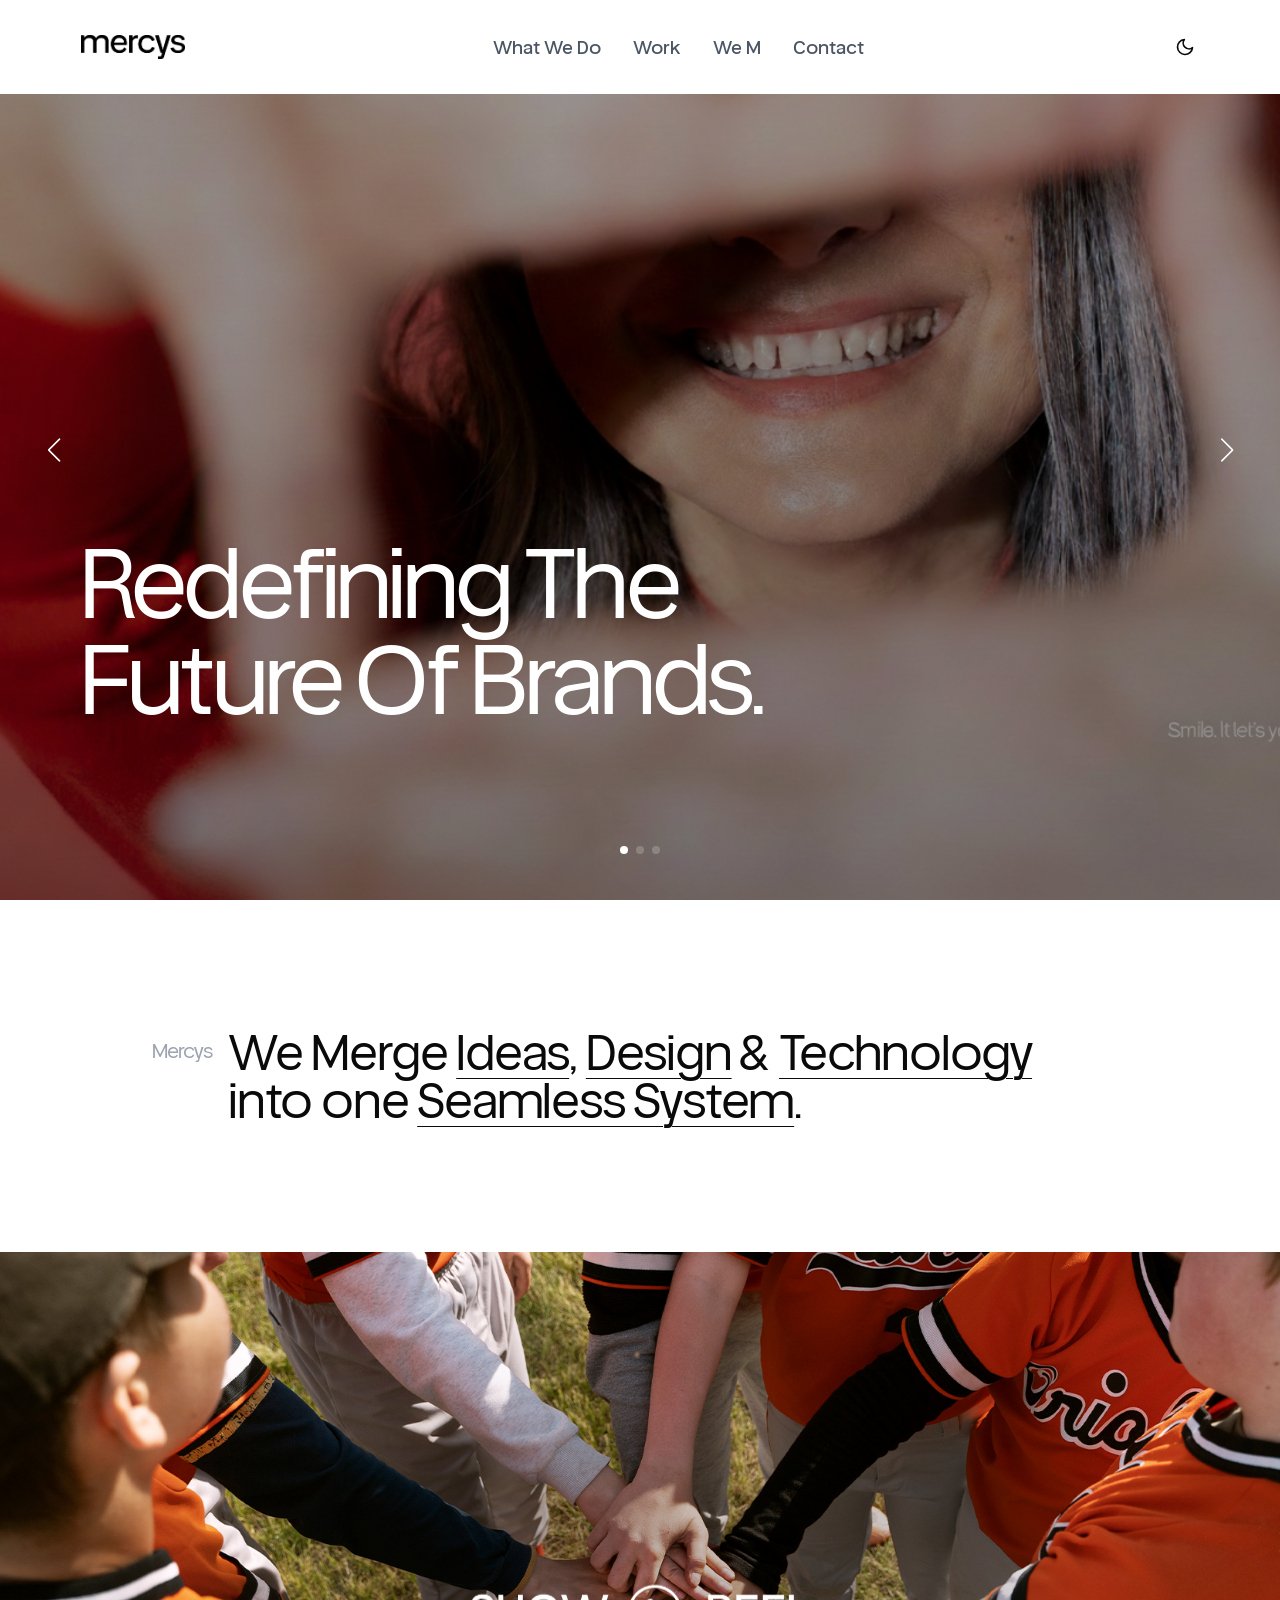
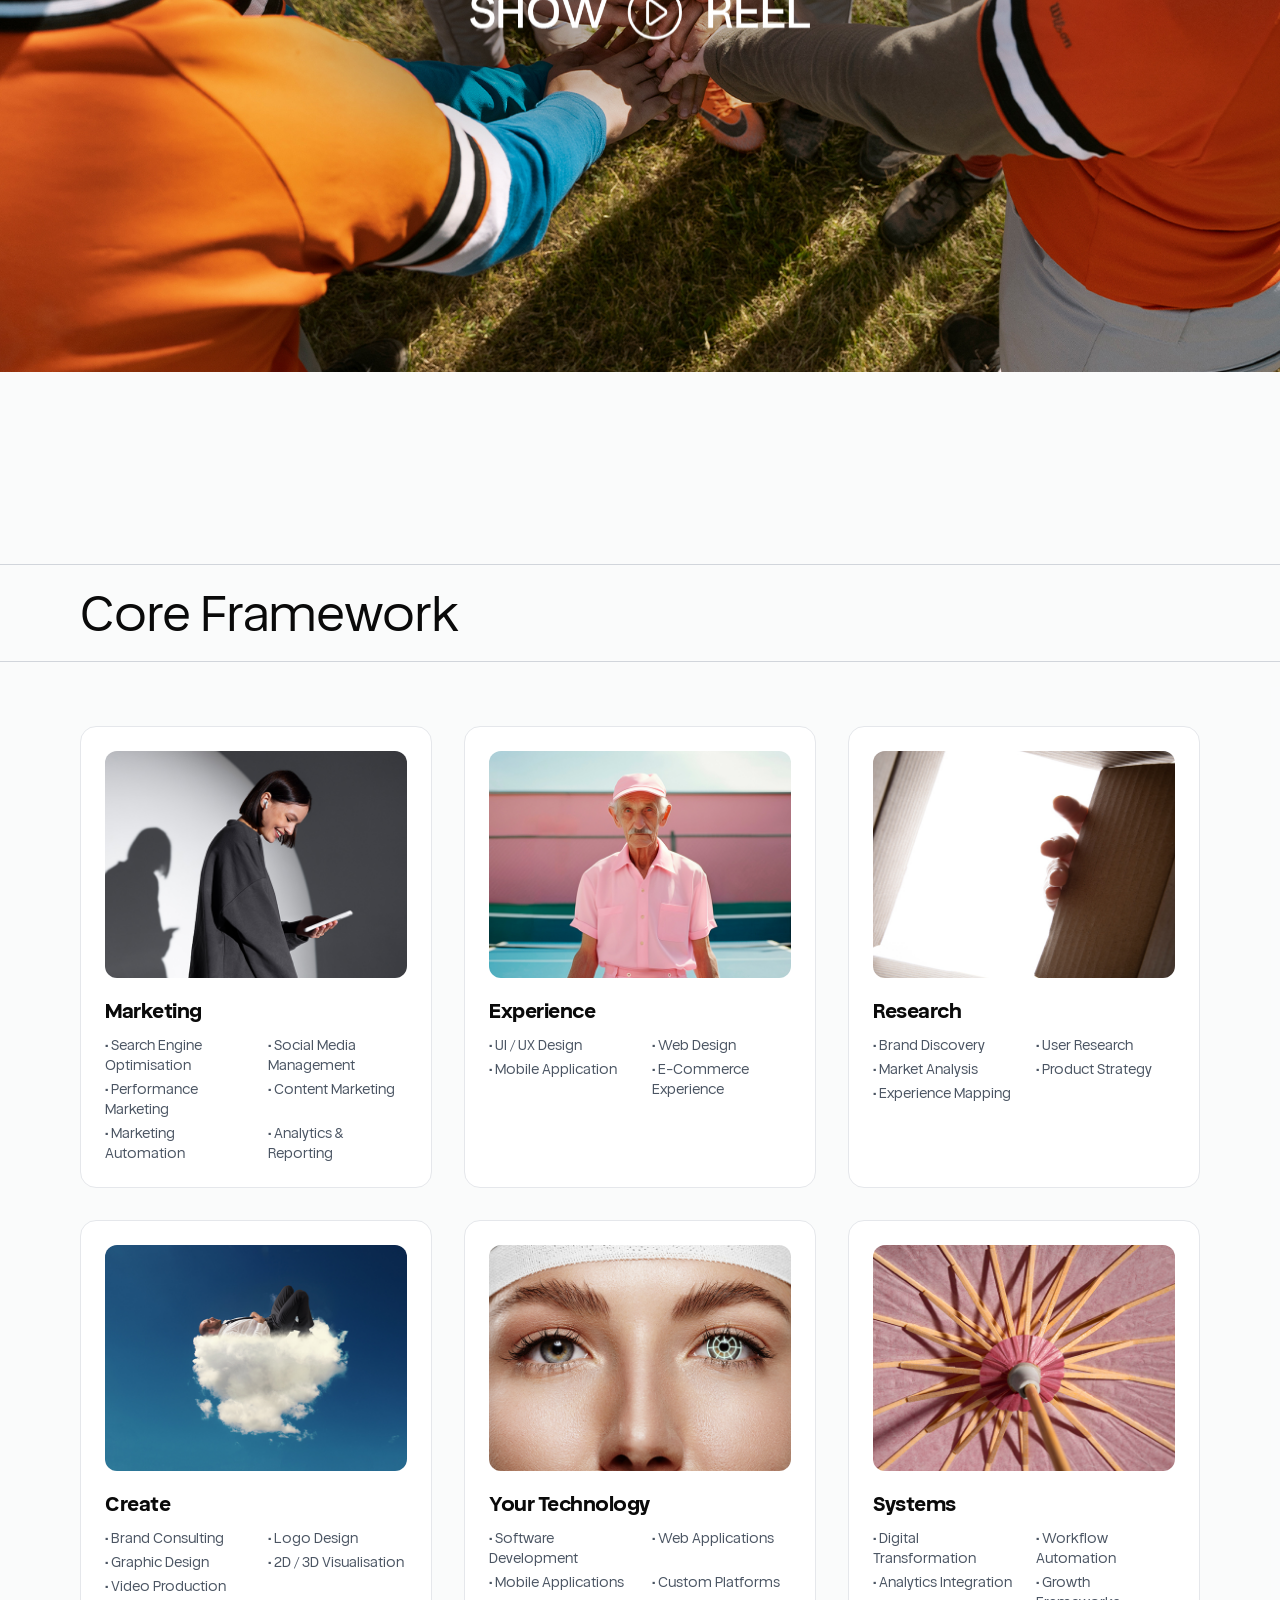
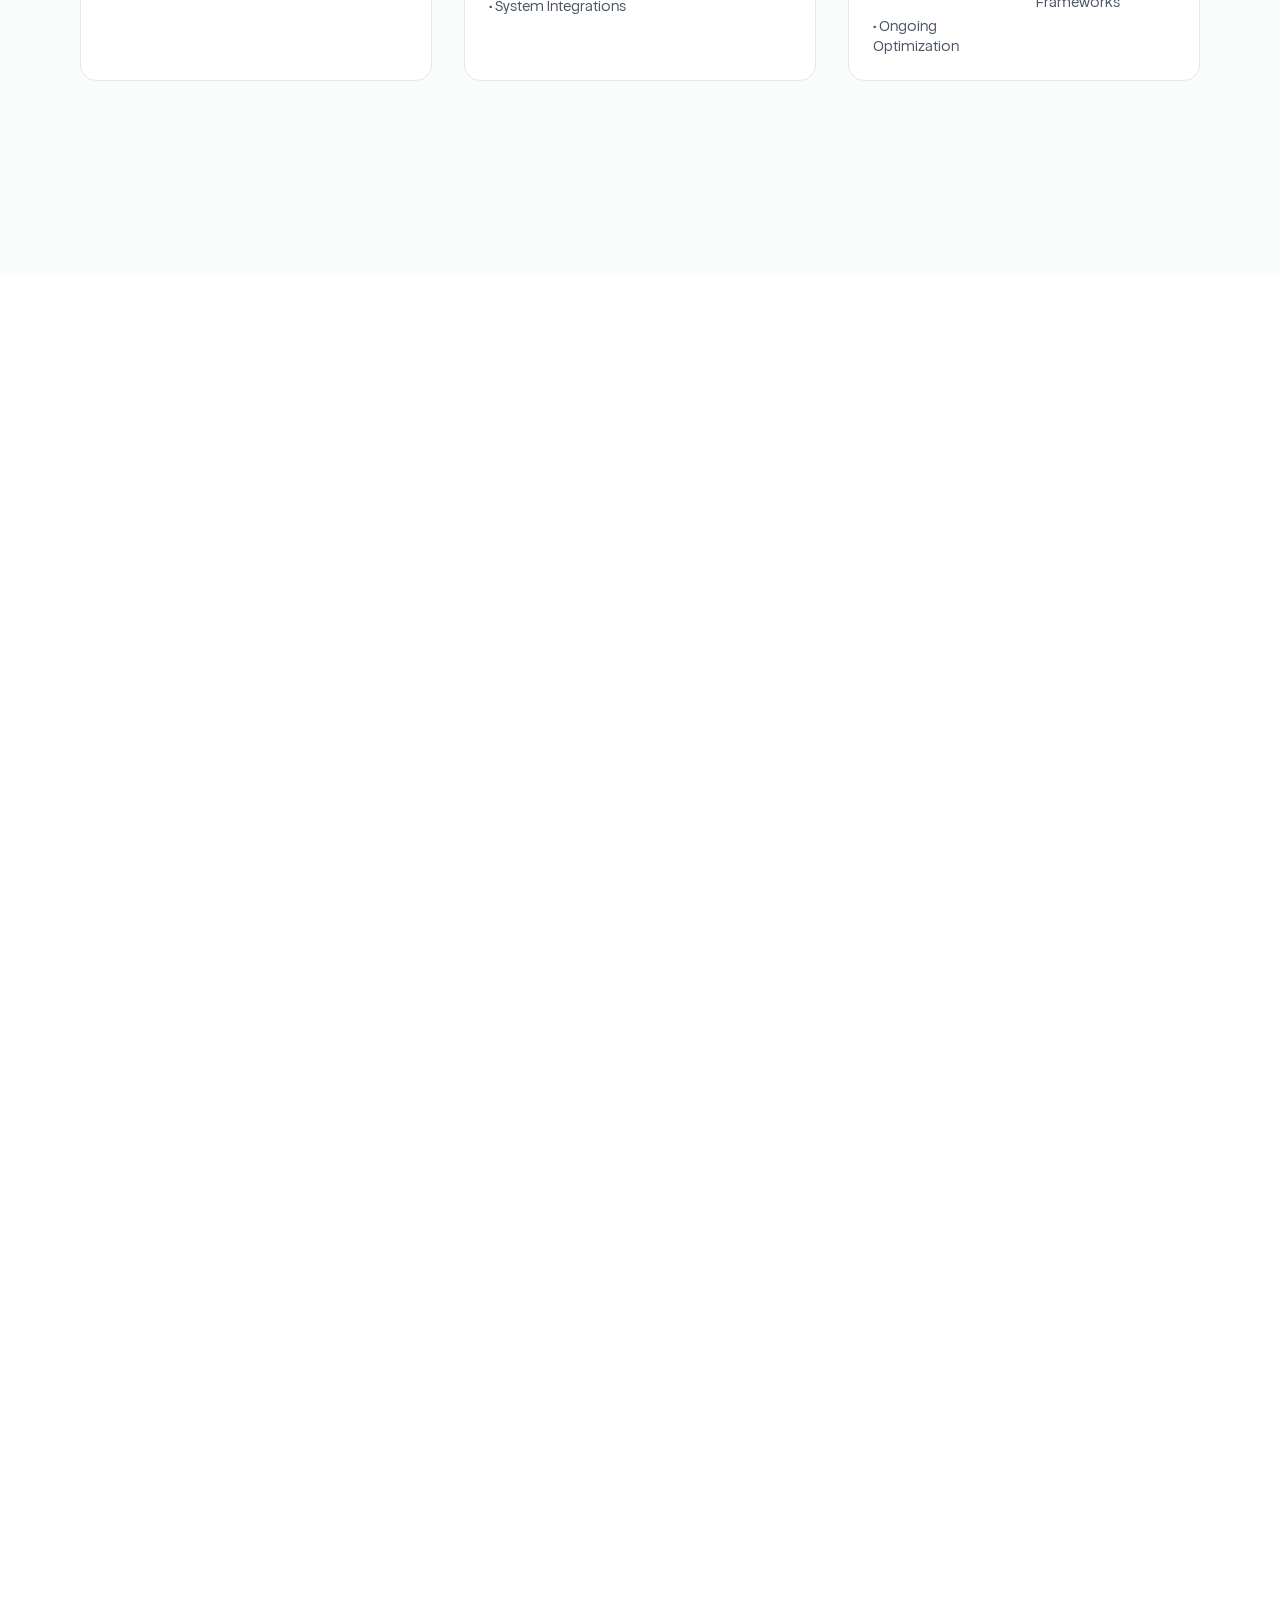
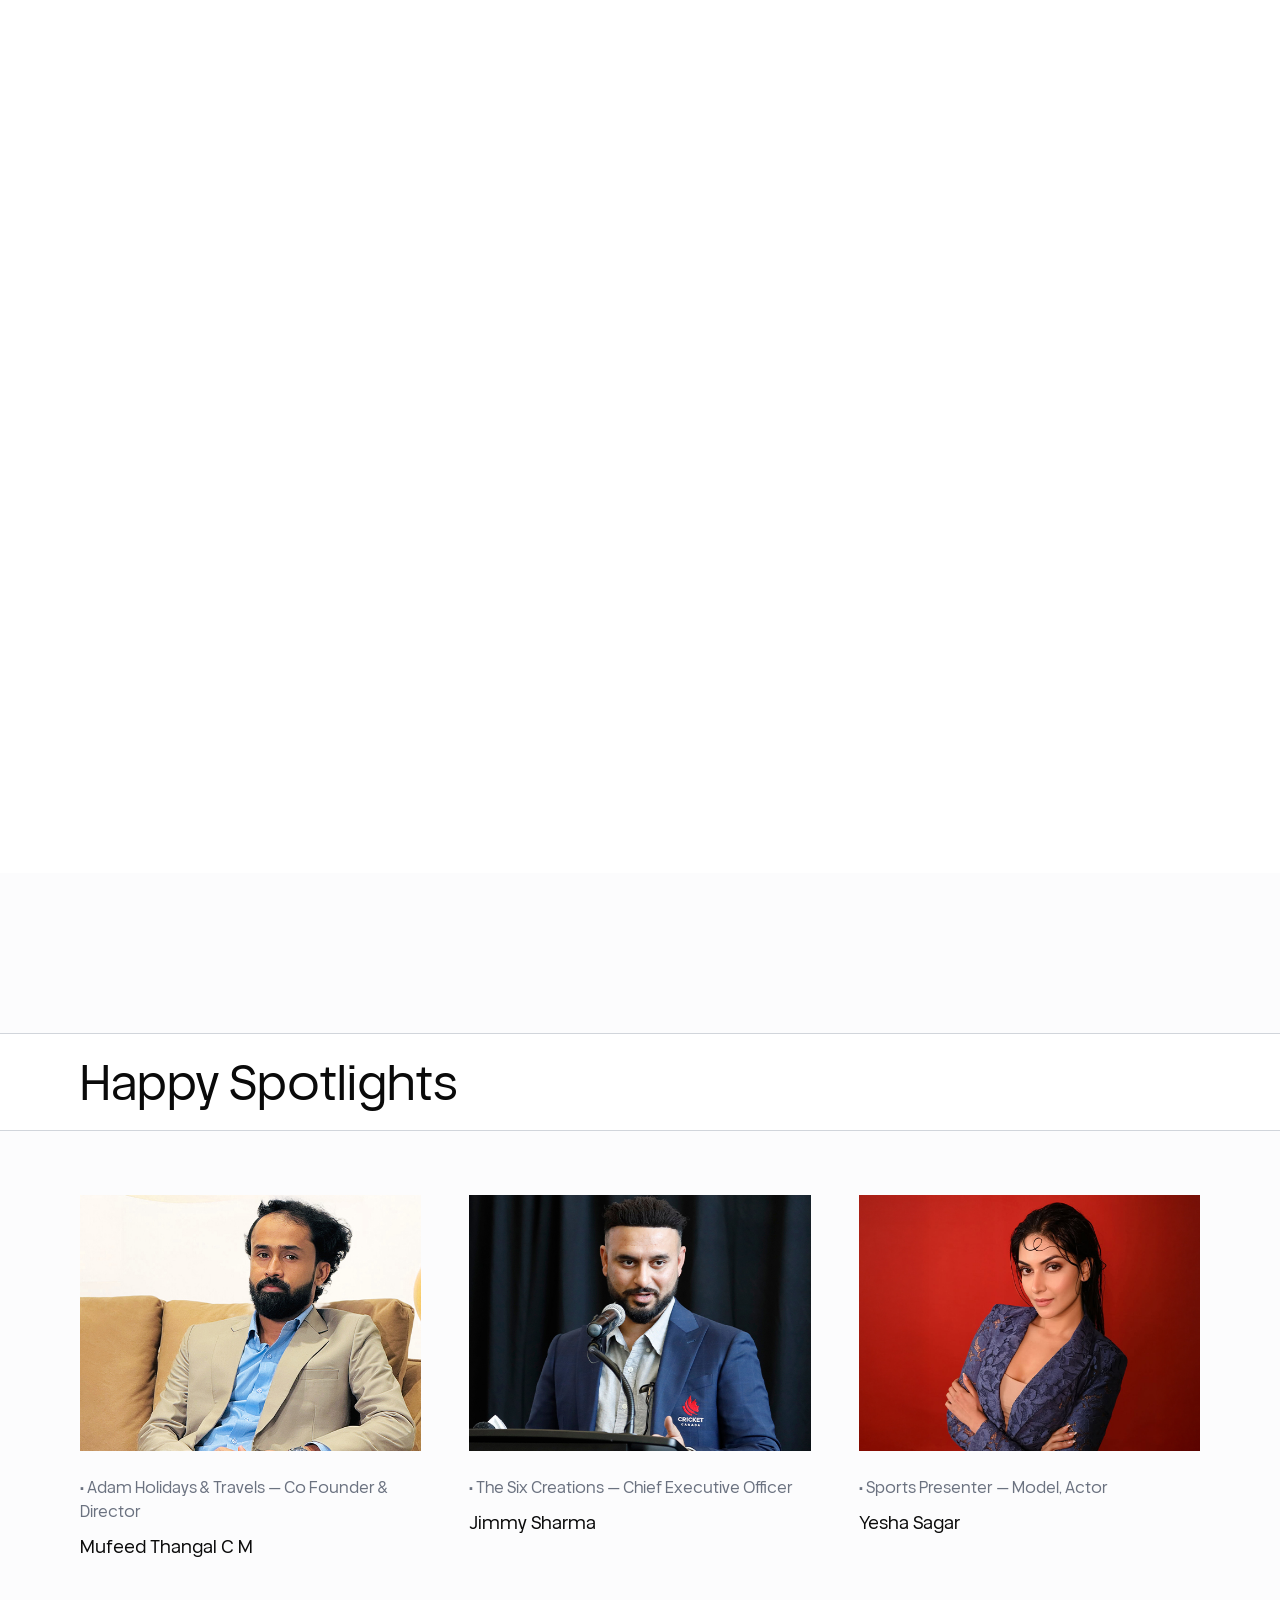
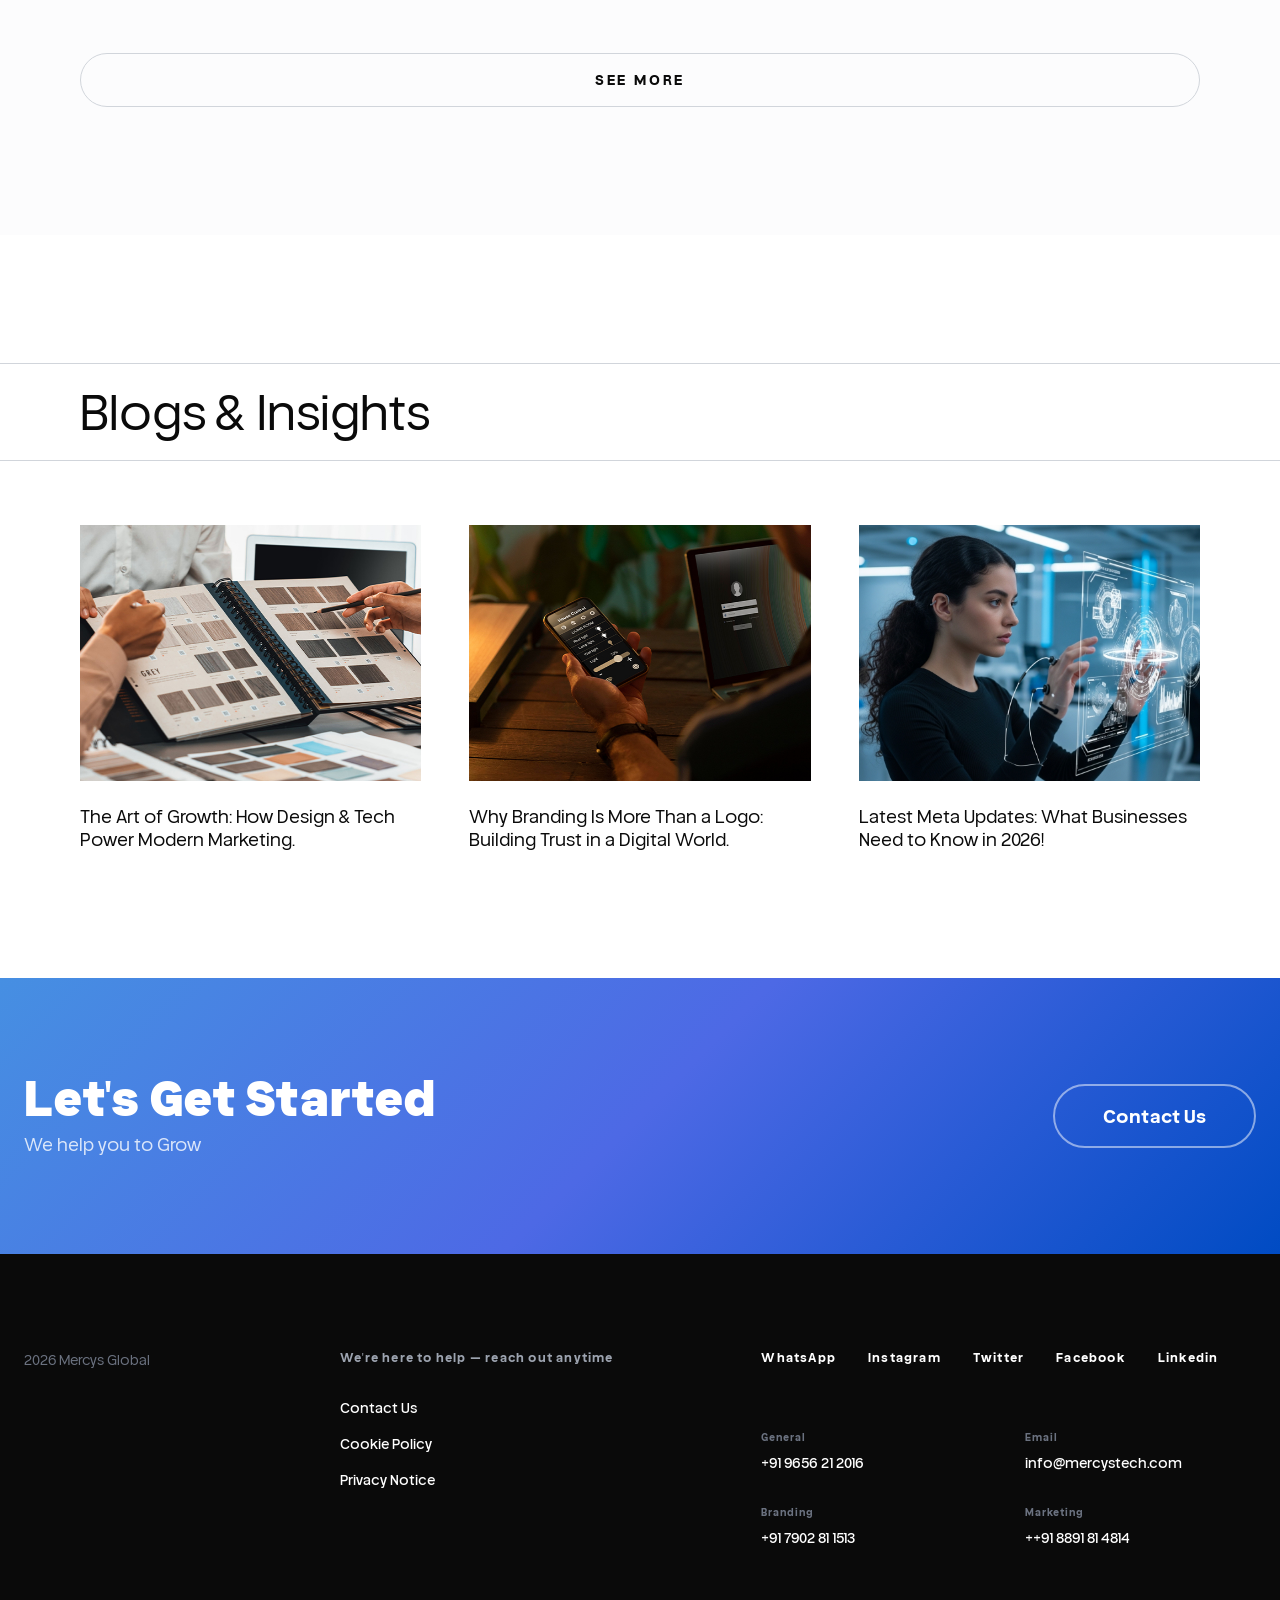
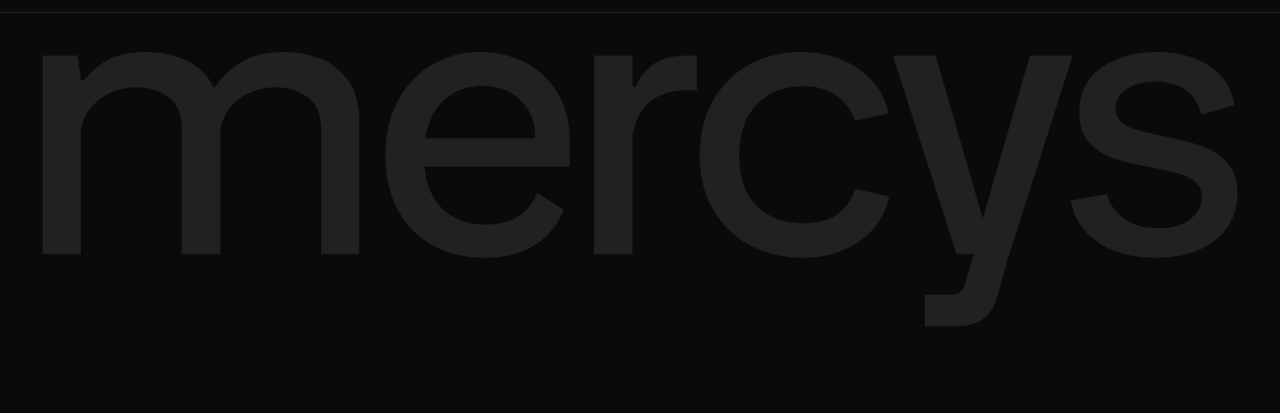
==== commit 9eab79fc: "add dark theme" ====
--- a/index.html
+++ b/index.html
@@ -4,7 +4,8 @@
 
 <head>
   <meta charset="utf-8" />
-  <link rel="icon" type="image/png" href="assets/images/Logo/mercys logo nav bar.png" />
+  <script src="assets/js/dark-mode.js"></script>
+  <link rel="icon" type="image/png" href="assets/images/Logo/mercys tech icon-01.ico" />
 
   <meta content="width=device-width, initial-scale=1.0" name="viewport" />
   <title>Mercys | Redefining the Future of Brands</title>
@@ -77,6 +78,7 @@
       <a class="text-gray-600 hover:text-black transition-colors px-2" href="contact.html">Contact</a>
     </nav>
     <!-- Mobile Menu Icon -->
+    <button id="theme-toggle" aria-label="Toggle dark mode" title="Toggle dark mode"></button>
     <button class="md:hidden text-brandDark" id="mobile-menu-btn" aria-label="Toggle menu">
       <!-- Hamburger icon -->
       <svg id="icon-hamburger" class="h-6 w-6" fill="none" stroke="currentColor" viewBox="0 0 24 24">
@@ -434,7 +436,7 @@
                 class="w-full h-full object-cover transition-transform duration-300 group-hover:scale-105"
                 src="assets/images/Happy Spotlights/Happy Spotlights/YESHA.jpg" />
             </div>
-            <p class="text-s text-gray-500 font-helvena font-regular tracking-normal mb-3">• TSports
+            <p class="text-s text-gray-500 font-helvena font-regular tracking-normal mb-3">• Sports
               Presenter — Model, Actor</p>
             <h4
               class="text-lg font-helvena font-semibold leading-tight group-hover:text-gray-400 transition-colors duration-300">
--- a/assets/css/index.css
+++ b/assets/css/index.css
@@ -581,3 +581,174 @@
     filter: drop-shadow(0 6px 32px rgba(0,0,0,0.30));
     pointer-events: none;
 }
+
+/* =========================================================
+   🌙 DARK MODE — html.dark class-based theming
+========================================================= */
+
+/* ── Base ─────────────────────────────────────────────── */
+html.dark body {
+    background-color: #0d0d0d;
+    color: #e8e8e8;
+}
+
+/* ── Navbar ───────────────────────────────────────────── */
+html.dark #main-nav {
+    background: #0d0d0d;
+}
+
+html.dark .nav-scrolled {
+    background: rgba(15, 15, 15, 0.85) !important;
+    border-color: rgba(255,255,255,0.08) !important;
+}
+
+html.dark .nav-dark-glass {
+    background: rgba(0,0,0,0.75) !important;
+}
+
+/* Logo — dark mode uses white version via invert */
+html.dark #main-logo {
+    filter: invert(1) brightness(10);
+}
+
+/* Nav links */
+html.dark .nav-links a,
+html.dark header nav a {
+    color: #bbb !important;
+}
+
+html.dark .nav-links a:hover,
+html.dark header nav a:hover {
+    color: #fff !important;
+}
+
+html.dark #mobile-menu-btn {
+    color: #e8e8e8;
+}
+
+/* ── Sections & backgrounds ───────────────────────────── */
+html.dark section,
+html.dark .bg-white {
+    background-color: #0d0d0d !important;
+}
+
+html.dark .bg-gray-50\/80,
+html.dark [class*="bg-gray-50"] {
+    background-color: #141414 !important;
+}
+
+/* Core Framework cards */
+html.dark .group.rounded-2xl {
+    background: #1a1a1a !important;
+    border-color: #2a2a2a !important;
+}
+
+/* Section headings with borders */
+html.dark h3.border-b,
+html.dark h3.border-t {
+    border-color: #2a2a2a !important;
+    background-color: #0d0d0d !important;
+}
+
+html.dark #happy-spotlights h3 {
+    background-color: #0d0d0d !important;
+}
+
+/* ── Sticky scroll section (inverted: white bg in dark mode) ── */
+html.dark #dark-section.dark-active {
+    background-color: #ffffff !important;
+    color: #0a0a0a !important;
+}
+
+html.dark #dark-section.dark-active #sequence-pin-panel,
+html.dark #dark-section.dark-active .sequence-word,
+html.dark #dark-section.dark-active .sequence-word-mobile,
+html.dark #dark-section.dark-active p,
+html.dark #dark-section.dark-active span {
+    color: #0a0a0a !important;
+}
+
+html.dark #dark-section.dark-active #main-nav {
+    background: rgba(255,255,255,0.85) !important;
+}
+
+/* ── Text colours ─────────────────────────────────────── */
+html.dark .text-gray-600 { color: #999 !important; }
+html.dark .text-gray-500 { color: #888 !important; }
+html.dark .text-gray-400 { color: #666 !important; }
+html.dark .text-brandDark { color: #e8e8e8 !important; }
+html.dark h1, html.dark h2, html.dark h4 { color: #e8e8e8; }
+
+/* ── Mobile menu overlay ──────────────────────────────── */
+html.dark .mobile-menu-overlay {
+    background: rgba(15, 15, 15, 0.82) !important;
+    border-bottom-color: rgba(255,255,255,0.08) !important;
+}
+
+html.dark .mobile-nav-link {
+    color: #aaa !important;
+}
+
+html.dark .mobile-nav-link:hover {
+    color: #fff !important;
+}
+
+html.dark .mobile-menu-backdrop {
+    background: rgba(0,0,0,0.5) !important;
+}
+
+/* ── Footer (already dark — minor accent tweaks) ──────── */
+html.dark footer {
+    background-color: #050505 !important;
+}
+
+/* ── Contact & coming-soon page specifics ─────────────── */
+html.dark .contact-hero,
+html.dark [style*="background-color:#f3f4f6"],
+html.dark [style*="background-color: #f3f4f6"] {
+    background-color: #141414 !important;
+}
+
+html.dark .form-field {
+    background: #1a1a1a;
+    color: #e8e8e8;
+    border-color: #333;
+}
+
+html.dark .form-field::placeholder {
+    color: #666;
+}
+
+html.dark .cs-hero {
+    background-color: #0d0d0d !important;
+}
+
+html.dark .cs-milestone-row {
+    border-color: #2a2a2a !important;
+}
+
+html.dark .cs-milestone-title { color: #e8e8e8; }
+
+html.dark .cs-count-num { color: #e8e8e8; }
+
+html.dark .cs-bottom-cta,
+html.dark .cs-progress-section,
+html.dark .cs-milestones {
+    border-color: #2a2a2a !important;
+}
+
+/* ── Dark mode toggle button ──────────────────────────── */
+#theme-toggle {
+    display: flex;
+    align-items: center;
+    justify-content: center;
+    background: none;
+    border: none;
+    cursor: pointer;
+    color: inherit;
+    padding: 4px;
+    border-radius: 50%;
+    transition: opacity 0.2s ease;
+}
+
+#theme-toggle:hover { opacity: 0.6; }
